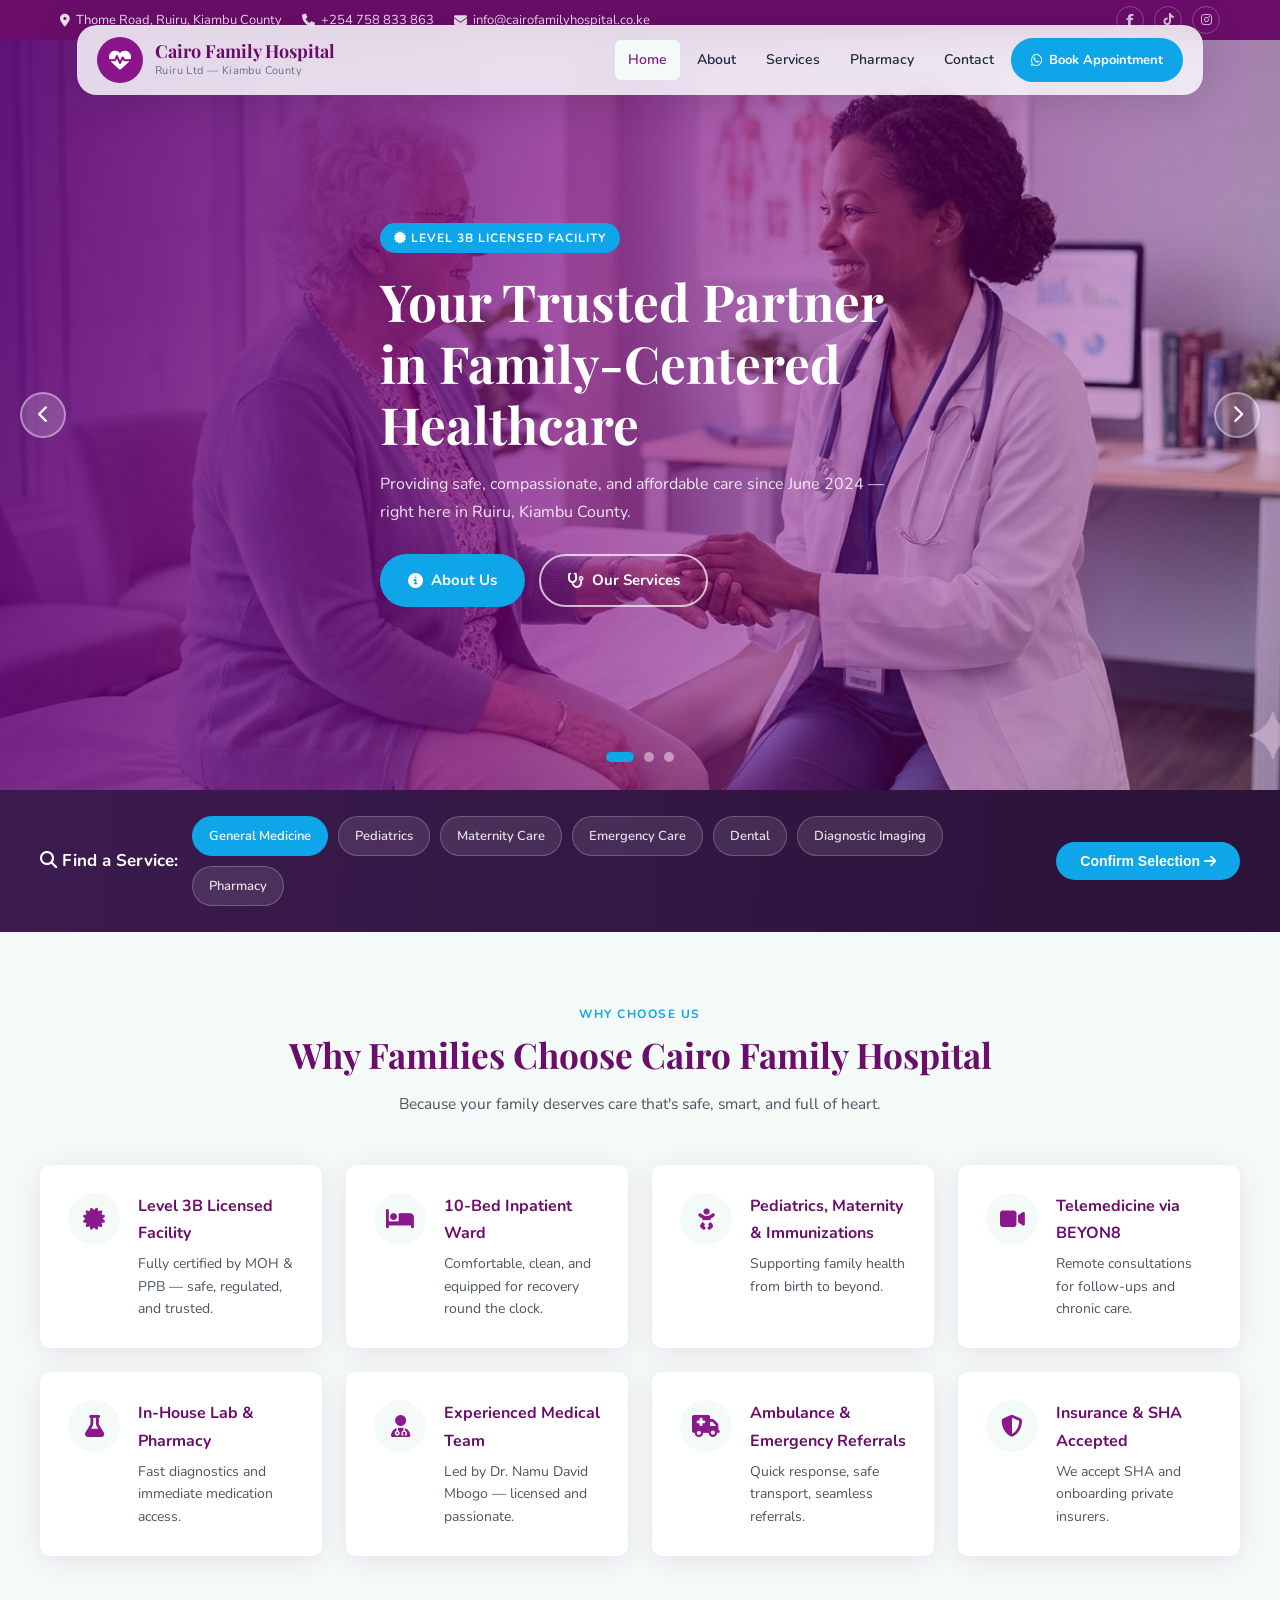
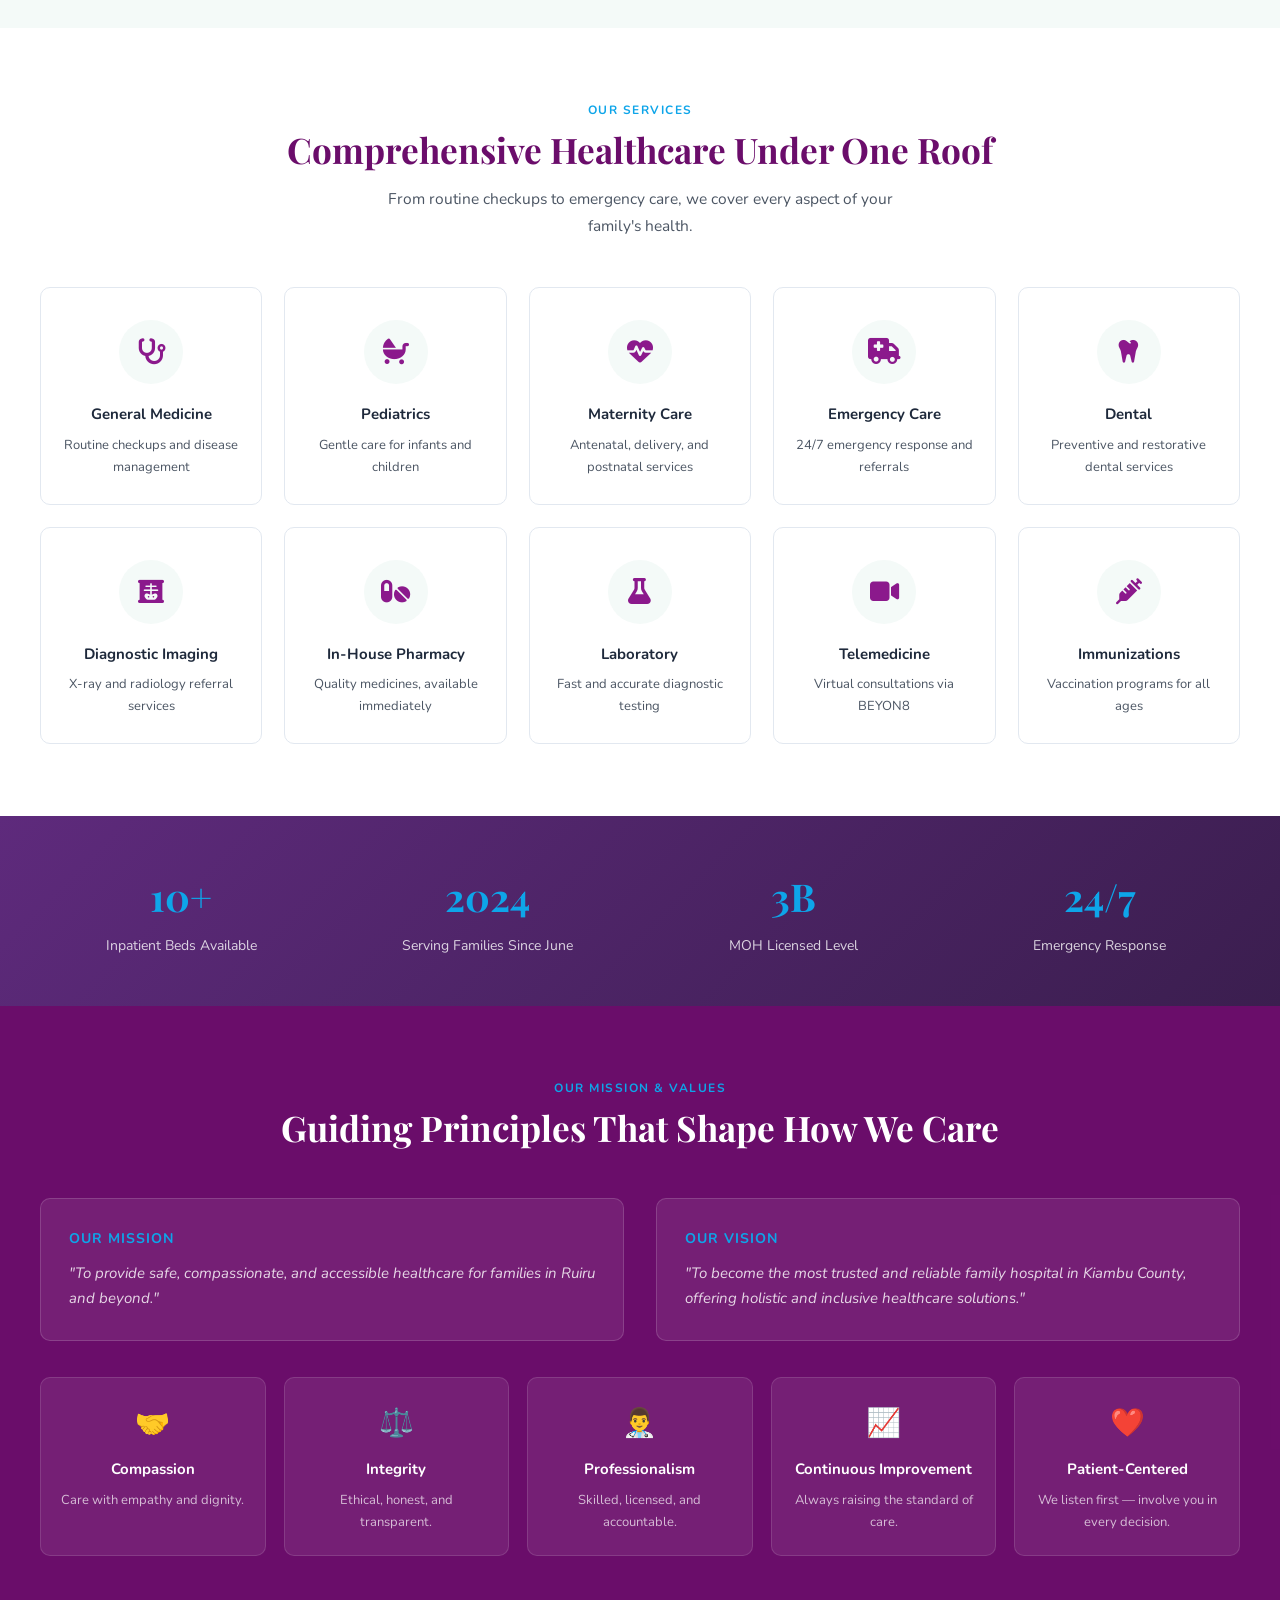
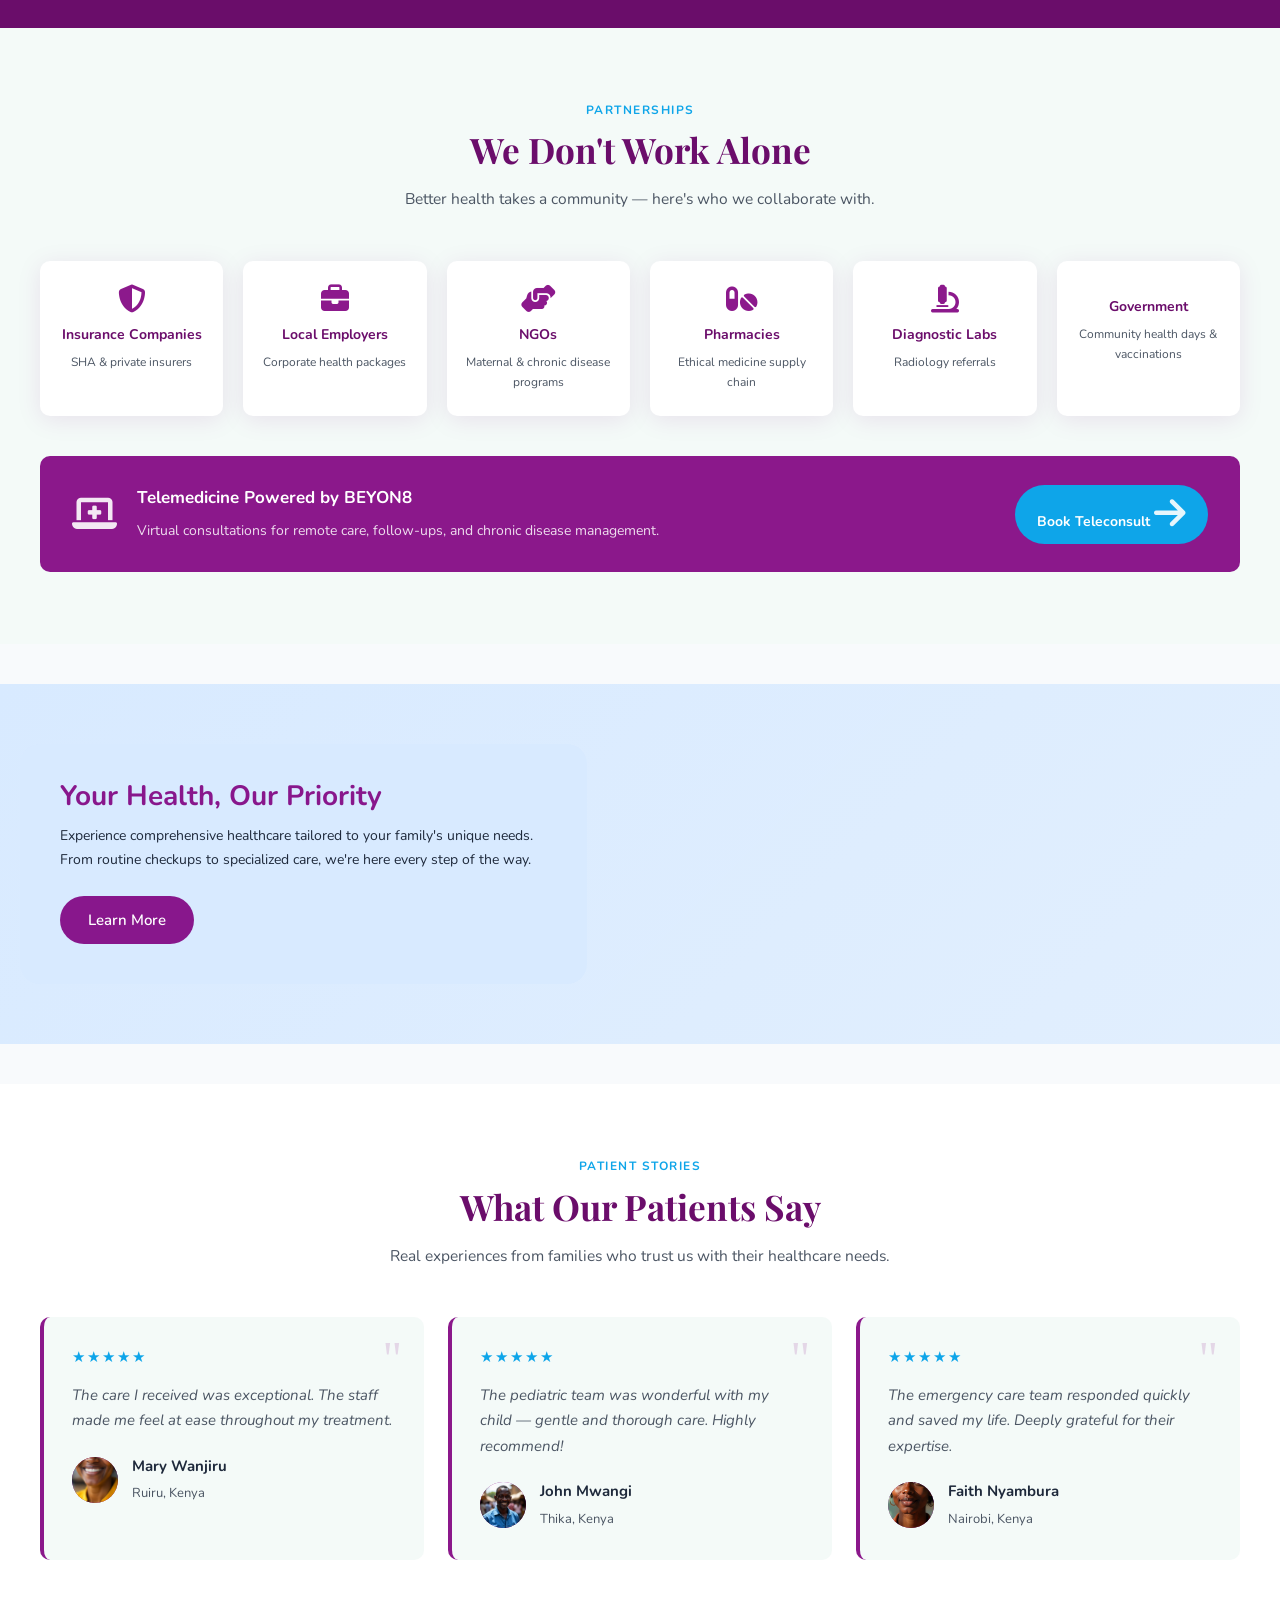
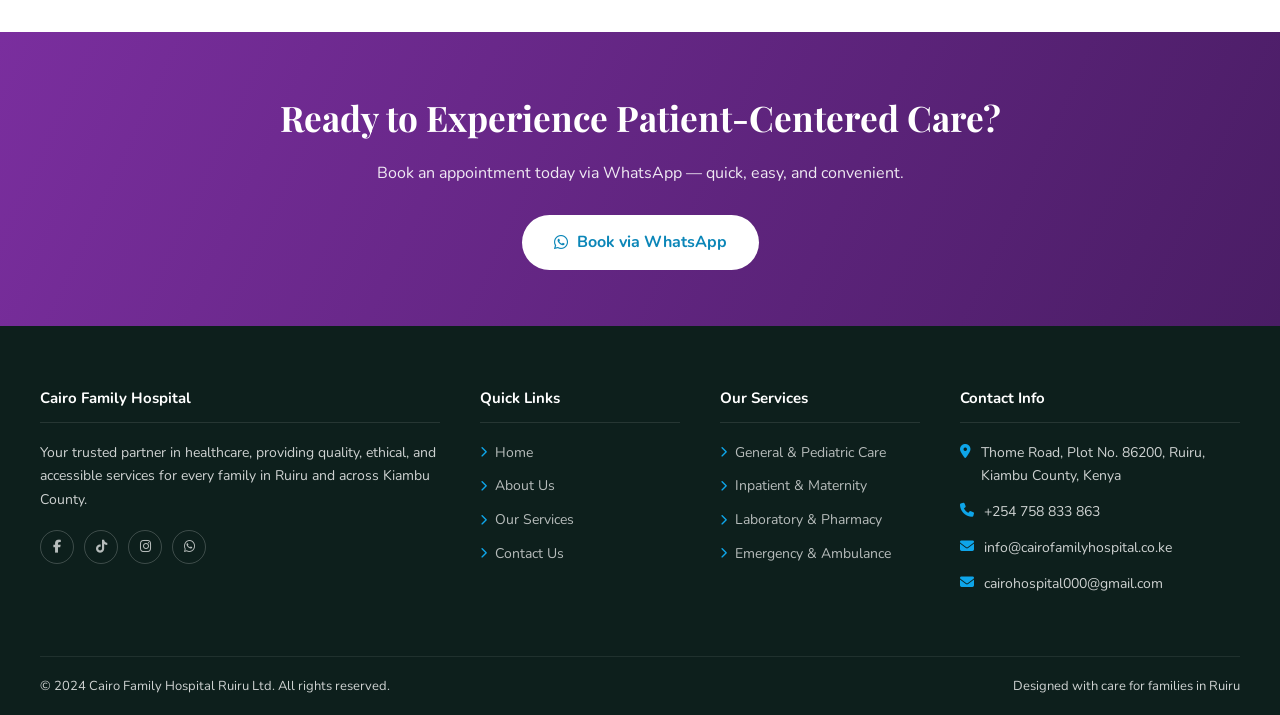
==== index.html @ b047e155 "Frontend style" ====
<!DOCTYPE html>
<html lang="en">

<head>
  <meta charset="UTF-8">
  <meta name="viewport" content="width=device-width, initial-scale=1.0">
  <meta name="description"
    content="Cairo Family Hospital Ruiru Ltd — providing safe, compassionate, and affordable healthcare for families since June 2024.">
  <meta name="keywords"
    content="Cairo Family Hospital, healthcare, medical services, family care, Ruiru, Kenya, Level 3B hospital, Kiambu County">
  <title>Cairo Family Hospital - Home</title>
  <!-- Preconnect for performance -->
  <link rel="preconnect" href="https://fonts.googleapis.com">
  <link rel="preconnect" href="https://fonts.gstatic.com" crossorigin>
  <link
    href="https://fonts.googleapis.com/css2?family=Nunito:wght@400;600;700;800&family=Playfair+Display:wght@600;700&display=swap"
    rel="stylesheet">
  <link rel="stylesheet" href="https://cdnjs.cloudflare.com/ajax/libs/font-awesome/6.5.0/css/all.min.css">
  <link rel="stylesheet" href="style.css">
</head>

<body>

  <!-- TOP BAR -->
  <div class="topbar">
    <div class="wrap">
      <div class="topbar-left">
        <a href="#"><i class="fas fa-map-marker-alt"></i> Thome Road, Ruiru, Kiambu County</a>
        <a href="tel:+254758833863"><i class="fas fa-phone"></i> +254 758 833 863</a>
        <a href="mailto:info@cairofamilyhospital.co.ke"><i class="fas fa-envelope"></i>
          info@cairofamilyhospital.co.ke</a>
      </div>
      <div class="topbar-right">
        <a href="https://www.facebook.com/profile.php?id=100094585454733" target="_blank" aria-label="Facebook"><i
            class="fab fa-facebook-f"></i></a>
        <a href="https://www.tiktok.com/@cairo.family.hosp" target="_blank" aria-label="TikTok"><i
            class="fab fa-tiktok"></i></a>
        <a href="https://www.instagram.com/cairo_family_hospital" target="_blank" aria-label="Instagram"><i
            class="fab fa-instagram"></i></a>
      </div>
    </div>
  </div>

  <!-- NAVBAR -->
  <nav>
    <div class="nav-inner">
      <a href="index.html" class="logo">
        <div class="logo-icon"><i class="fas fa-heartbeat"></i></div>
        <div class="logo-text">
          <strong>Cairo Family Hospital</strong>
          <span>Ruiru Ltd — Kiambu County</span>
        </div>
      </a>
      <button class="hamburger" onclick="toggleNav()" aria-label="Menu" aria-expanded="false">
        <span></span>
        <span></span>
        <span></span>
      </button>
      <div class="nav-links" id="navLinks">
        <a href="index.html" class="active">Home</a>
        <a href="about.html">About</a>
        <a href="services.html">Services</a>
        <a href="pharmacy.html">Pharmacy</a>
        <a href="contact.html">Contact</a>
        <a href="https://wa.me/254758833863?text=Hello%20Cairo%20Family%20Hospital,%20I%20would%20like%20to%20book%20an%20appointment."
          target="_blank" class="btn-appt"><i class="fab fa-whatsapp"></i> Book Appointment</a>
      </div>
    </div>
  </nav>

  <!-- HERO SLIDER with SINGLE LOCAL BACKGROUND IMAGE -->
  <section class="hero" id="home" aria-label="Hero Banner">
    <div class="hero-background" style="background-image: url('assets/background.png');"></div>
    <div class="slides" id="heroSlides">
      <div class="slide">
        <div class="slide-content">
          <div class="slide-tag"><i class="fas fa-certificate"></i> Level 3B Licensed Facility</div>
          <h1>Your Trusted Partner in Family-Centered Healthcare</h1>
          <p>Providing safe, compassionate, and affordable care since June 2024 — right here in Ruiru, Kiambu County.
          </p>
          <div class="slide-btns">
            <a href="about.html" class="btn-primary"><i class="fas fa-info-circle"></i> About Us</a>
            <a href="services.html" class="btn-outline"><i class="fas fa-stethoscope"></i> Our Services</a>
          </div>
        </div>
      </div>
      <div class="slide">
        <div class="slide-content">
          <div class="slide-tag"><i class="fas fa-child"></i> Pediatrics & Maternity</div>
          <h1>Expert Care for Every Family Member</h1>
          <p>From pediatrics to chronic disease management, we are here for you — with ambulance referrals,
            telemedicine, and an in-house pharmacy.</p>
          <div class="slide-btns">
            <a href="services.html" class="btn-primary"><i class="fas fa-list-ul"></i> View Services</a>
            <a href="contact.html" class="btn-outline"><i class="fas fa-phone-alt"></i> Contact Us</a>
          </div>
        </div>
      </div>
      <div class="slide">
        <div class="slide-content">
          <div class="slide-tag"><i class="fas fa-ambulance"></i> Emergency & Ambulance</div>
          <h1>Quick Response When You Need It Most</h1>
          <p>Our emergency care team and ambulance service are ready 24/7 — providing fast, safe, and seamless emergency
            referrals.</p>
          <div class="slide-btns">
            <a href="tel:+254758833863" class="btn-primary"><i class="fas fa-phone"></i> Call Now</a>
            <a href="https://wa.me/254758833863" target="_blank" class="btn-outline"><i class="fab fa-whatsapp"></i>
              WhatsApp Us</a>
          </div>
        </div>
      </div>
    </div>
    <button class="hero-arrow prev" onclick="changeSlide(-1)" aria-label="Previous"><i
        class="fas fa-chevron-left"></i></button>
    <button class="hero-arrow next" onclick="changeSlide(1)" aria-label="Next"><i
        class="fas fa-chevron-right"></i></button>
    <div class="hero-nav" id="heroDots">
      <button class="hero-dot active" onclick="goSlide(0)"></button>
      <button class="hero-dot" onclick="goSlide(1)"></button>
      <button class="hero-dot" onclick="goSlide(2)"></button>
    </div>
  </section>

  <!-- QUICK SERVICE FINDER -->
  <div class="finder">
    <div class="finder-inner">
      <h3><i class="fas fa-search"></i> Find a Service:</h3>
      <div class="finder-chips">
        <div class="chip sel" onclick="selectChip(this)">General Medicine</div>
        <div class="chip" onclick="selectChip(this)">Pediatrics</div>
        <div class="chip" onclick="selectChip(this)">Maternity Care</div>
        <div class="chip" onclick="selectChip(this)">Emergency Care</div>
        <div class="chip" onclick="selectChip(this)">Dental</div>
        <div class="chip" onclick="selectChip(this)">Diagnostic Imaging</div>
        <div class="chip" onclick="selectChip(this)">Pharmacy</div>
      </div>
      <button class="finder-btn" onclick="confirmService()">Confirm Selection <i
          class="fas fa-arrow-right"></i></button>
    </div>
  </div>

  <!-- WHY CHOOSE US -->
  <section class="why" id="about">
    <div class="wrap">
      <div class="section-header center">
        <div class="section-tag">Why Choose Us</div>
        <h2 class="section-title">Why Families Choose Cairo Family Hospital</h2>
        <p class="section-sub">Because your family deserves care that's safe, smart, and full of heart.</p>
      </div>
      <div class="why-grid">
        <div class="why-card">
          <div class="why-icon"><i class="fas fa-certificate"></i></div>
          <div>
            <h4>Level 3B Licensed Facility</h4>
            <p>Fully certified by MOH &amp; PPB — safe, regulated, and trusted.</p>
          </div>
        </div>
        <div class="why-card">
          <div class="why-icon"><i class="fas fa-bed"></i></div>
          <div>
            <h4>10-Bed Inpatient Ward</h4>
            <p>Comfortable, clean, and equipped for recovery round the clock.</p>
          </div>
        </div>
        <div class="why-card">
          <div class="why-icon"><i class="fas fa-baby"></i></div>
          <div>
            <h4>Pediatrics, Maternity &amp; Immunizations</h4>
            <p>Supporting family health from birth to beyond.</p>
          </div>
        </div>
        <div class="why-card">
          <div class="why-icon"><i class="fas fa-video"></i></div>
          <div>
            <h4>Telemedicine via BEYON8</h4>
            <p>Remote consultations for follow-ups and chronic care.</p>
          </div>
        </div>
        <div class="why-card">
          <div class="why-icon"><i class="fas fa-flask"></i></div>
          <div>
            <h4>In-House Lab &amp; Pharmacy</h4>
            <p>Fast diagnostics and immediate medication access.</p>
          </div>
        </div>
        <div class="why-card">
          <div class="why-icon"><i class="fas fa-user-md"></i></div>
          <div>
            <h4>Experienced Medical Team</h4>
            <p>Led by Dr. Namu David Mbogo — licensed and passionate.</p>
          </div>
        </div>
        <div class="why-card">
          <div class="why-icon"><i class="fas fa-ambulance"></i></div>
          <div>
            <h4>Ambulance &amp; Emergency Referrals</h4>
            <p>Quick response, safe transport, seamless referrals.</p>
          </div>
        </div>
        <div class="why-card">
          <div class="why-icon"><i class="fas fa-shield-alt"></i></div>
          <div>
            <h4>Insurance &amp; SHA Accepted</h4>
            <p>We accept SHA and onboarding private insurers.</p>
          </div>
        </div>
      </div>
    </div>
  </section>

  <!-- SERVICES SECTION -->
  <section class="services" id="services" style="background:#fff;">
    <div class="wrap">
      <div class="section-header center">
        <div class="section-tag">Our Services</div>
        <h2 class="section-title">Comprehensive Healthcare Under One Roof</h2>
        <p class="section-sub">From routine checkups to emergency care, we cover every aspect of your family's health.
        </p>
      </div>
      <div class="services-grid">
        <div class="svc-card">
          <div class="svc-icon"><i class="fas fa-stethoscope"></i></div>
          <h4>General Medicine</h4>
          <p>Routine checkups and disease management</p>
        </div>
        <div class="svc-card">
          <div class="svc-icon"><i class="fas fa-baby-carriage"></i></div>
          <h4>Pediatrics</h4>
          <p>Gentle care for infants and children</p>
        </div>
        <div class="svc-card">
          <div class="svc-icon"><i class="fas fa-heartbeat"></i></div>
          <h4>Maternity Care</h4>
          <p>Antenatal, delivery, and postnatal services</p>
        </div>
        <div class="svc-card">
          <div class="svc-icon"><i class="fas fa-ambulance"></i></div>
          <h4>Emergency Care</h4>
          <p>24/7 emergency response and referrals</p>
        </div>
        <div class="svc-card">
          <div class="svc-icon"><i class="fas fa-tooth"></i></div>
          <h4>Dental</h4>
          <p>Preventive and restorative dental services</p>
        </div>
        <div class="svc-card">
          <div class="svc-icon"><i class="fas fa-x-ray"></i></div>
          <h4>Diagnostic Imaging</h4>
          <p>X-ray and radiology referral services</p>
        </div>
        <div class="svc-card">
          <div class="svc-icon"><i class="fas fa-pills"></i></div>
          <h4>In-House Pharmacy</h4>
          <p>Quality medicines, available immediately</p>
        </div>
        <div class="svc-card">
          <div class="svc-icon"><i class="fas fa-flask"></i></div>
          <h4>Laboratory</h4>
          <p>Fast and accurate diagnostic testing</p>
        </div>
        <div class="svc-card">
          <div class="svc-icon"><i class="fas fa-video"></i></div>
          <h4>Telemedicine</h4>
          <p>Virtual consultations via BEYON8</p>
        </div>
        <div class="svc-card">
          <div class="svc-icon"><i class="fas fa-syringe"></i></div>
          <h4>Immunizations</h4>
          <p>Vaccination programs for all ages</p>
        </div>
      </div>
    </div>
  </section>

  <!-- STATS -->
  <div class="stats">
    <div class="stats-grid">
      <div class="stat-item">
        <h3>10+</h3>
        <p>Inpatient Beds Available</p>
      </div>
      <div class="stat-item">
        <h3>2024</h3>
        <p>Serving Families Since June</p>
      </div>
      <div class="stat-item">
        <h3>3B</h3>
        <p>MOH Licensed Level</p>
      </div>
      <div class="stat-item">
        <h3>24/7</h3>
        <p>Emergency Response</p>
      </div>
    </div>
  </div>

  <!-- MISSION & VALUES -->
  <section class="mission">
    <div class="wrap">
      <div class="section-header center">
        <div class="section-tag" style="color:var(--accent);">Our Mission & Values</div>
        <h2 class="section-title">Guiding Principles That Shape How We Care</h2>
      </div>
      <div class="mission-grid">
        <div class="mission-box">
          <h4>Our Mission</h4>
          <p>"To provide safe, compassionate, and accessible healthcare for families in Ruiru and beyond."</p>
        </div>
        <div class="mission-box">
          <h4>Our Vision</h4>
          <p>"To become the most trusted and reliable family hospital in Kiambu County, offering holistic and inclusive
            healthcare solutions."</p>
        </div>
      </div>
      <div class="values-grid">
        <div class="val-card">
          <div class="val-emoji">🤝</div>
          <h5>Compassion</h5>
          <p>Care with empathy and dignity.</p>
        </div>
        <div class="val-card">
          <div class="val-emoji">⚖️</div>
          <h5>Integrity</h5>
          <p>Ethical, honest, and transparent.</p>
        </div>
        <div class="val-card">
          <div class="val-emoji">👨‍⚕️</div>
          <h5>Professionalism</h5>
          <p>Skilled, licensed, and accountable.</p>
        </div>
        <div class="val-card">
          <div class="val-emoji">📈</div>
          <h5>Continuous Improvement</h5>
          <p>Always raising the standard of care.</p>
        </div>
        <div class="val-card">
          <div class="val-emoji">❤️</div>
          <h5>Patient-Centered</h5>
          <p>We listen first — involve you in every decision.</p>
        </div>
      </div>
    </div>
  </section>

  <!-- PARTNERSHIPS -->
  <section class="partners">
    <div class="wrap">
      <div class="section-header center">
        <div class="section-tag">Partnerships</div>
        <h2 class="section-title">We Don't Work Alone</h2>
        <p class="section-sub">Better health takes a community — here's who we collaborate with.</p>
      </div>
      <div class="partners-grid">
        <div class="partner-card"><i class="fas fa-shield-alt"></i>
          <h5>Insurance Companies</h5>
          <p>SHA &amp; private insurers</p>
        </div>
        <div class="partner-card"><i class="fas fa-briefcase"></i>
          <h5>Local Employers</h5>
          <p>Corporate health packages</p>
        </div>
        <div class="partner-card"><i class="fas fa-hands-helping"></i>
          <h5>NGOs</h5>
          <p>Maternal &amp; chronic disease programs</p>
        </div>
        <div class="partner-card"><i class="fas fa-pills"></i>
          <h5>Pharmacies</h5>
          <p>Ethical medicine supply chain</p>
        </div>
        <div class="partner-card"><i class="fas fa-microscope"></i>
          <h5>Diagnostic Labs</h5>
          <p>Radiology referrals</p>
        </div>
        <div class="partner-card"><i class="fas fa-flag-kenya"></i>
          <h5>Government</h5>
          <p>Community health days &amp; vaccinations</p>
        </div>
      </div>
      <div class="tele-banner"><i class="fas fa-laptop-medical"></i>
        <div>
          <strong>Telemedicine Powered by BEYON8</strong>
          <span>Virtual consultations for remote care, follow-ups, and chronic disease management.</span>
        </div>
        <a href="https://wa.me/254758833863?text=I'd%20like%20a%20telemedicine%20consultation" target="_blank">Book
          Teleconsult <i class="fas fa-arrow-right"></i></a>
      </div>
    </div>
  </section>

  <!-- FEATURED CONTENT -->
  <section class="featured-content">
    <div class="featured-box">
      <h2>Your Health, Our Priority</h2>
      <p>Experience comprehensive healthcare tailored to your family's unique needs. From routine checkups to
        specialized care, we're here every step of the way.</p>
      <a href="contact.html" class="btn-primary">Learn More</a>
    </div>
  </section>

  <!-- TESTIMONIALS -->
  <section class="testimonials">
    <div class="wrap">
      <div class="section-header center">
        <div class="section-tag">Patient Stories</div>
        <h2 class="section-title">What Our Patients Say</h2>
        <p class="section-sub">Real experiences from families who trust us with their healthcare needs.</p>
      </div>
      <div class="testi-grid">
        <div class="testi-card">
          <div class="quote-icon">"</div>
          <div class="stars">★★★★★</div>
          <p>The care I received was exceptional. The staff made me feel at ease throughout my treatment.</p>
          <div class="testi-author">
            <div class="testi-avatar"><img src="assets/testimonial%20user.png" alt="Mary" loading="lazy">MW
            </div>
            <div>
              <strong>Mary Wanjiru</strong>
              <span>Ruiru, Kenya</span>
            </div>
          </div>
        </div>
        <div class="testi-card">
          <div class="quote-icon">"</div>
          <div class="stars">★★★★★</div>
          <p>The pediatric team was wonderful with my child — gentle and thorough care. Highly recommend!</p>
          <div class="testi-author">
            <div class="testi-avatar"><img src="assets/index%20testimonial.png" alt="John" loading="lazy">JM
            </div>
            <div>
              <strong>John Mwangi</strong>
              <span>Thika, Kenya</span>
            </div>
          </div>
        </div>
        <div class="testi-card">
          <div class="quote-icon">"</div>
          <div class="stars">★★★★★</div>
          <p>The emergency care team responded quickly and saved my life. Deeply grateful for their expertise.
          </p>
          <div class="testi-author">
            <div class="testi-avatar"><img src="assets/testimonial%201.png" alt="Faith" loading="lazy">FN
            </div>
            <div>
              <strong>Faith Nyambura</strong>
              <span>Nairobi, Kenya</span>
            </div>
          </div>
        </div>
      </div>
    </div>
  </section>

  <!-- CTA (Contact Section) -->
  <div class="cta" id="contact">
    <div class="wrap" style="text-align:center;">
      <h2>Ready to Experience Patient-Centered Care?</h2>
      <p>Book an appointment today via WhatsApp — quick, easy, and convenient.</p>
      <a href="https://wa.me/254758833863?text=Hello%20Cairo%20Family%20Hospital,%20I%20would%20like%20to%20book%20an%20appointment."
        target="_blank"><i class="fab fa-whatsapp"></i> Book via WhatsApp</a>
    </div>
  </div>

  <!-- FOOTER -->
  <footer>
    <div class="footer-grid">
      <div class="footer-about">
        <h4>Cairo Family Hospital</h4>
        <p>Your trusted partner in healthcare, providing quality, ethical, and accessible services for every family in
          Ruiru and across Kiambu County.</p>
        <div class="footer-socials">
          <a href="https://www.facebook.com/profile.php?id=100094585454733" target="_blank" aria-label="Facebook"><i
              class="fab fa-facebook-f"></i></a>
          <a href="https://www.tiktok.com/@cairo.family.hosp" target="_blank" aria-label="TikTok"><i
              class="fab fa-tiktok"></i></a>
          <a href="https://www.instagram.com/cairo_family_hospital" target="_blank" aria-label="Instagram"><i
              class="fab fa-instagram"></i></a>
          <a href="https://wa.me/254758833863" target="_blank" aria-label="WhatsApp"><i class="fab fa-whatsapp"></i></a>
        </div>
      </div>
      <div class="footer-links">
        <h4>Quick Links</h4>
        <ul>
          <li><a href="index.html"><i class="fas fa-chevron-right"></i> Home</a></li>
          <li><a href="about.html"><i class="fas fa-chevron-right"></i> About Us</a></li>
          <li><a href="services.html"><i class="fas fa-chevron-right"></i> Our Services</a></li>
          <li><a href="contact.html"><i class="fas fa-chevron-right"></i> Contact Us</a></li>
        </ul>
      </div>
      <div class="footer-links">
        <h4>Our Services</h4>
        <ul>
          <li><a href="services.html"><i class="fas fa-chevron-right"></i> General &amp; Pediatric Care</a>
          </li>
          <li><a href="services.html"><i class="fas fa-chevron-right"></i> Inpatient &amp; Maternity</a></li>
          <li><a href="services.html"><i class="fas fa-chevron-right"></i> Laboratory &amp; Pharmacy</a></li>
          <li><a href="services.html"><i class="fas fa-chevron-right"></i> Emergency &amp; Ambulance</a></li>
        </ul>
      </div>
      <div class="footer-contact">
        <h4>Contact Info</h4>
        <p><i class="fas fa-map-marker-alt"></i> Thome Road, Plot No. 86200, Ruiru, Kiambu County, Kenya</p>
        <p><i class="fas fa-phone"></i> <a href="tel:+254758833863" style="color:inherit;">+254 758 833 863</a>
        </p>
        <p><i class="fas fa-envelope"></i> <a href="mailto:info@cairofamilyhospital.co.ke"
            style="color:inherit;">info@cairofamilyhospital.co.ke</a></p>
        <p><i class="fas fa-envelope"></i> <a href="mailto:cairohospital000@gmail.com"
            style="color:inherit;">cairohospital000@gmail.com</a></p>
      </div>
    </div>
    <div class="footer-bottom">
      <span>© 2024 Cairo Family Hospital Ruiru Ltd. All rights reserved.</span>
      <span>Designed with care for families in Ruiru</span>
    </div>
  </footer>

  <button class="back-top" id="backTop" onclick="window.scrollTo({top:0,behavior:'smooth'})" aria-label="Back to top">
    <i class="fas fa-chevron-up"></i>
  </button>

  <script src="script.js"></script>
</body>

</html>
---- style.css ----
*,
*::before,
*::after {
    box-sizing: border-box;
    margin: 0;
    padding: 0;
}

:root {
    --primary: rgba(128, 0, 128, 0.9);
    --primary-dark: rgba(99, 0, 99, 0.95);
    --primary-light: rgba(153, 0, 153, 0.9);
    --secondary: #1E293B;
    --action: #0EA5E9;
    --action-dark: #0B86B8;
    --bg: #F8FAFC;
    --white: #ffffff;
    --light: #F4FAF8;
    --gray: #6B7280;
    --gray-light: #F3F4F6;
    --text: var(--secondary);
    --text-muted: #4B5563;
    --border: #E2E8F0;
    --radius: 10px;
    --shadow: 0 4px 24px rgba(128, 0, 128, 0.10);
    --accent: var(--action);
    --accent-dark: var(--action-dark);
    --nav-bg: var(--bg);
    --gradient-purple: linear-gradient(125deg, #6b21b5 0%, #3b0764 60%, #1e1a4a 100%);
    --gradient-hero-overlay: linear-gradient(105deg, rgba(85, 0, 110, 0.92) 0%, rgba(128, 0, 128, 0.65) 45%, rgba(128, 0, 128, 0.2) 100%);
    --gradient-stats: linear-gradient(135deg, #5e2a7c 0%, #3b1e4f 100%);
    --gradient-cta: linear-gradient(115deg, #7a2e9e 0%, #4a1d65 100%);
    --gradient-finder: linear-gradient(95deg, #3c1b4f 0%, #2a1238 100%);
}

html {
    scroll-behavior: smooth;
}

body {
    font-family: 'Nunito', sans-serif;
    color: var(--text);
    background: var(--bg);
    line-height: 1.7;
    overflow-x: hidden;
}

a {
    text-decoration: none;
    color: inherit;
}

img {
    max-width: 100%;
    display: block;
}

/* Focus styles for accessibility */
a:focus-visible,
button:focus-visible,
.chip:focus-visible {
    outline: 3px solid var(--accent);
    outline-offset: 2px;
    border-radius: 4px;
}

/* ── TOP BAR ── */
.topbar {
    background: var(--primary-dark);
    color: rgba(255, 255, 255, 0.88);
    font-size: 13px;
    padding: 6px 0;
}

.topbar .wrap {
    max-width: 1200px;
    margin: 0 auto;
    padding: 0 20px;
    display: flex;
    justify-content: space-between;
    align-items: center;
    gap: 12px;
    flex-wrap: wrap;
}

.topbar-left {
    display: flex;
    gap: 20px;
    flex-wrap: wrap;
}

.topbar-left a {
    display: flex;
    align-items: center;
    gap: 6px;
    color: rgba(255, 255, 255, 0.88);
    transition: color .2s;
}

.topbar-left a:hover {
    color: var(--accent);
}

.topbar-right {
    display: flex;
    gap: 10px;
}

.topbar-right a {
    color: rgba(255, 255, 255, 0.75);
    width: 28px;
    height: 28px;
    border: 1px solid rgba(255, 255, 255, 0.25);
    border-radius: 50%;
    display: flex;
    align-items: center;
    justify-content: center;
    font-size: 12px;
    transition: all .2s;
}

.topbar-right a:hover {
    background: var(--accent);
    border-color: var(--accent);
    color: #fff;
}

/* ── NAVBAR ── */
nav {
    box-sizing: border-box;
    display: block;
    position: fixed;
    top: 0;
    left: 0;
    right: 0;
    z-index: 9999;
    margin: 25px auto 0;
    max-width: 88%;
    width: auto;
    overflow-x: visible;
    overflow-y: visible;
    padding: 12px 0;
    background-color: rgba(248, 250, 252, 0.85);
    box-shadow: rgba(0, 0, 0, 0.15) 0px 3px 45px 0px;
    backdrop-filter: blur(12px);
    border-radius: 20px;
    font-family: 'Nunito', sans-serif;
    font-size: 14px;
    line-height: 24px;
    color: var(--secondary);
    transition: transform 0.3s, background-color 0.3s, opacity 0.3s, box-shadow 0.3s, border-color 0.3s, margin 0.3s, backdrop-filter 0.3s;
    -webkit-font-smoothing: antialiased;
}

.nav-inner {
    max-width: 1200px;
    margin: 0 auto;
    padding: 0 20px;
    display: flex;
    align-items: center;
    justify-content: space-between;
    gap: 20px;
    height: auto;
}

.logo {
    display: flex;
    align-items: center;
    gap: 12px;
    flex-shrink: 0;
}

.logo-icon {
    width: 46px;
    height: 46px;
    background: var(--primary);
    border-radius: 50%;
    display: flex;
    align-items: center;
    justify-content: center;
    color: #fff;
    font-size: 22px;
}

.logo-text {
    line-height: 1.2;
}

.logo-text strong {
    display: block;
    font-family: 'Playfair Display', serif;
    font-size: 18px;
    color: var(--primary-dark);
}

.logo-text span {
    font-size: 11px;
    color: var(--gray);
    letter-spacing: .4px;
}

.nav-links {
    display: flex;
    align-items: center;
    gap: 4px;
    flex-wrap: wrap;
}

.nav-links a {
    padding: 8px 13px;
    font-size: 14px;
    font-weight: 600;
    color: var(--text);
    border-radius: 6px;
    transition: all .2s;
}

.nav-links a:hover,
.nav-links a.active {
    background: var(--light);
    color: var(--primary);
}

.btn-appt {
    background: var(--accent);
    color: #fff !important;
    padding: 10px 20px !important;
    border-radius: 30px !important;
    font-weight: 700 !important;
    font-size: 13px !important;
    white-space: nowrap;
    transition: background .2s, transform .15s !important;
    display: flex;
    align-items: center;
    gap: 7px;
}

.btn-appt:hover {
    background: var(--accent-dark) !important;
    transform: translateY(-1px);
}

.hamburger {
    display: none;
    background: transparent;
    border: none;
    padding: 0;
    width: 32px;
    height: 32px;
    cursor: pointer;
    flex-direction: column;
    justify-content: center;
    gap: 6px;
}

.hamburger span {
    display: block;
    width: 100%;
    height: 2px;
    background: var(--primary);
    border-radius: 1px;
    transition: transform .25s ease, opacity .25s ease;
}

/* ── HERO SLIDER (Homepage) ── */
.hero {
    position: relative;
    overflow: hidden;
    height: 90vh;
    min-height: 560px;
    max-height: 750px;
}

.hero-background {
    position: absolute;
    inset: 0;
    background-size: cover;
    background-position: center;
    background-repeat: no-repeat;
    z-index: 0;
}

.hero-background::after {
    content: '';
    position: absolute;
    inset: 0;
    background: var(--gradient-hero-overlay);
}

.slides {
    display: flex;
    height: 100%;
    transition: transform .7s cubic-bezier(.65, 0, .35, 1);
    position: relative;
    z-index: 2;
}

.slide {
    min-width: 100%;
    height: 100%;
    position: relative;
    display: flex;
    align-items: center;
}

.slide-content {
    position: relative;
    z-index: 2;
    max-width: 1200px;
    margin: 0 auto;
    padding: 0 40px;
    max-width: 600px;
}

.slide-tag {
    display: inline-block;
    background: var(--accent);
    color: #fff;
    font-size: 12px;
    font-weight: 700;
    letter-spacing: 1px;
    text-transform: uppercase;
    padding: 5px 14px;
    border-radius: 30px;
    margin-bottom: 18px;
}

.slide-content h1 {
    font-family: 'Playfair Display', serif;
    font-size: clamp(2rem, 4vw, 3.2rem);
    color: #fff;
    line-height: 1.2;
    margin-bottom: 16px;
}

.slide-content p {
    color: rgba(255, 255, 255, 0.88);
    font-size: 16px;
    margin-bottom: 28px;
}

.slide-btns {
    display: flex;
    gap: 14px;
    flex-wrap: wrap;
}

.btn-primary {
    background: var(--accent);
    color: #fff;
    padding: 13px 28px;
    border-radius: 30px;
    font-weight: 700;
    font-size: 15px;
    display: inline-flex;
    align-items: center;
    gap: 8px;
    transition: all 0.25s cubic-bezier(0.2, 0.9, 0.4, 1.1);
}

.btn-primary:hover {
    background: var(--accent-dark);
    transform: translateY(-3px);
    box-shadow: 0 8px 20px rgba(128, 0, 128, 0.25);
}

.btn-outline {
    background: transparent;
    color: #fff;
    border: 2px solid rgba(255, 255, 255, 0.7);
    padding: 12px 26px;
    border-radius: 30px;
    font-weight: 700;
    font-size: 15px;
    display: inline-flex;
    align-items: center;
    gap: 8px;
    transition: all 0.25s cubic-bezier(0.2, 0.9, 0.4, 1.1);
}

.btn-outline:hover {
    background: rgba(255, 255, 255, 0.12);
    border-color: #fff;
    transform: translateY(-2px);
}

.btn-outline-white {
    background: transparent;
    color: #fff;
    border: 2px solid rgba(255, 255, 255, 0.7);
    padding: 12px 26px;
    border-radius: 30px;
    font-weight: 700;
    font-size: 15px;
    display: inline-flex;
    align-items: center;
    gap: 8px;
    transition: all .2s;
}

.btn-outline-white:hover {
    background: rgba(255, 255, 255, 0.12);
    border-color: #fff;
}

.hero-nav {
    position: absolute;
    bottom: 28px;
    left: 50%;
    transform: translateX(-50%);
    display: flex;
    gap: 10px;
    z-index: 10;
}

.hero-dot {
    width: 10px;
    height: 10px;
    border-radius: 50%;
    background: rgba(255, 255, 255, 0.45);
    border: none;
    cursor: pointer;
    transition: all .25s;
}

.hero-dot.active {
    background: var(--accent);
    width: 28px;
    border-radius: 8px;
}

.hero-arrow {
    position: absolute;
    top: 50%;
    transform: translateY(-50%);
    background: rgba(255, 255, 255, 0.18);
    border: 2px solid rgba(255, 255, 255, 0.4);
    color: #fff;
    width: 46px;
    height: 46px;
    border-radius: 50%;
    display: flex;
    align-items: center;
    justify-content: center;
    font-size: 18px;
    cursor: pointer;
    z-index: 10;
    transition: all .2s;
}

.hero-arrow:hover {
    background: var(--accent);
    border-color: var(--accent);
}

.hero-arrow.prev {
    left: 20px;
}

.hero-arrow.next {
    right: 20px;
}

/* ── QUICK FINDER ── */
.finder {
    background: var(--gradient-finder);
    padding: 26px 20px;
}

.finder-inner {
    max-width: 1200px;
    margin: 0 auto;
    display: flex;
    align-items: center;
    gap: 14px;
    flex-wrap: wrap;
}

.finder h3 {
    color: #fff;
    font-size: 17px;
    white-space: nowrap;
}

.finder-chips {
    display: flex;
    gap: 10px;
    flex-wrap: wrap;
    flex: 1;
}

.chip {
    background: rgba(255, 255, 255, 0.10);
    border: 1px solid rgba(255, 255, 255, 0.22);
    color: rgba(255, 255, 255, 0.85);
    padding: 8px 16px;
    border-radius: 30px;
    font-size: 13px;
    font-weight: 600;
    cursor: pointer;
    transition: all .2s;
    white-space: nowrap;
}

.chip:hover,
.chip.sel {
    background: var(--accent);
    border-color: var(--accent);
    color: #fff;
}

.finder-btn {
    background: var(--accent);
    color: #fff;
    border: none;
    padding: 11px 24px;
    border-radius: 30px;
    font-weight: 700;
    font-size: 14px;
    cursor: pointer;
    transition: all 0.25s cubic-bezier(0.2, 0.9, 0.4, 1.1);
    white-space: nowrap;
}

.finder-btn:hover {
    background: var(--accent-dark);
    transform: translateY(-2px);
}

/* ── SECTIONS COMMON ── */
section {
    padding: 72px 20px;
}

.wrap {
    max-width: 1200px;
    margin: 0 auto;
}

.section-tag {
    font-size: 12px;
    font-weight: 700;
    letter-spacing: 1.5px;
    text-transform: uppercase;
    color: var(--accent);
    margin-bottom: 8px;
}

.section-title {
    font-family: 'Playfair Display', serif;
    font-size: clamp(1.6rem, 3vw, 2.2rem);
    color: var(--primary-dark);
    line-height: 1.25;
    margin-bottom: 14px;
}

.section-sub {
    color: var(--text-muted);
    max-width: 560px;
    font-size: 15.5px;
}

.section-header {
    margin-bottom: 48px;
}

.section-header.center {
    text-align: center;
}

.section-header.center .section-sub {
    margin: 0 auto;
}

/* ── WHY CHOOSE / WHY CARDS (Shared) ── */
.why {
    background: var(--light);
}

.why-grid {
    display: grid;
    grid-template-columns: repeat(auto-fit, minmax(280px, 1fr));
    gap: 24px;
}

.why-card {
    background: #fff;
    border-radius: var(--radius);
    padding: 28px;
    display: flex;
    gap: 18px;
    align-items: flex-start;
    box-shadow: var(--shadow);
    transition: transform .25s, box-shadow .25s, background .25s;
}

.why-card:hover {
    transform: translateY(-4px);
    box-shadow: 0 12px 36px rgba(128, 0, 128, 0.15);
    background: linear-gradient(145deg, #ffffff, #faf5ff);
    border-left: 3px solid #9b4dff;
}

.why-icon {
    width: 52px;
    height: 52px;
    flex-shrink: 0;
    background: var(--light);
    border-radius: 50%;
    display: flex;
    align-items: center;
    justify-content: center;
    font-size: 22px;
    color: var(--primary);
}

.why-card h4 {
    font-size: 16px;
    font-weight: 700;
    color: var(--primary-dark);
    margin-bottom: 6px;
}

.why-card p {
    font-size: 14px;
    color: var(--text-muted);
    line-height: 1.6;
}

/* ── SERVICES GRID (Homepage) ── */
.services {
    background: #fff;
}

.services-grid {
    display: grid;
    grid-template-columns: repeat(auto-fit, minmax(190px, 1fr));
    gap: 22px;
}

.svc-card {
    background: #fff;
    border: 1.5px solid var(--border);
    border-radius: var(--radius);
    padding: 32px 20px 26px;
    text-align: center;
    transition: all .25s;
    cursor: default;
}

.svc-card:hover {
    border-color: var(--primary);
    background: var(--primary);
    color: #fff;
    transform: translateY(-5px);
    box-shadow: 0 12px 32px rgba(128, 0, 128, 0.22);
}

.svc-icon {
    width: 64px;
    height: 64px;
    background: var(--light);
    border-radius: 50%;
    display: flex;
    align-items: center;
    justify-content: center;
    font-size: 26px;
    color: var(--primary);
    margin: 0 auto 18px;
    transition: all .25s;
}

.svc-card:hover .svc-icon {
    background: rgba(255, 255, 255, 0.2);
    color: #fff;
}

.svc-card h4 {
    font-size: 15px;
    font-weight: 700;
    margin-bottom: 6px;
    transition: color .25s;
}

.svc-card p {
    font-size: 13px;
    color: var(--text-muted);
    transition: color .25s;
}

.svc-card:hover p {
    color: rgba(255, 255, 255, 0.82);
}

/* ── MISSION & VALUES ── */
.mission {
    background: var(--primary-dark);
    color: #fff;
}

.mission .section-title {
    color: #fff;
}

.mission .section-sub {
    color: rgba(255, 255, 255, 0.75);
}

.mission-grid {
    display: grid;
    grid-template-columns: 1fr 1fr;
    gap: 32px;
}

.mission-box {
    background: rgba(255, 255, 255, 0.08);
    border: 1px solid rgba(255, 255, 255, 0.15);
    border-radius: var(--radius);
    padding: 28px;
}

.mission-box h4 {
    color: var(--accent);
    font-size: 14px;
    letter-spacing: 1px;
    text-transform: uppercase;
    margin-bottom: 10px;
}

.mission-box p {
    color: rgba(255, 255, 255, 0.82);
    font-size: 15px;
    font-style: italic;
}

.values-grid {
    display: grid;
    grid-template-columns: repeat(auto-fit, minmax(180px, 1fr));
    gap: 18px;
    margin-top: 36px;
}

.val-card {
    background: rgba(255, 255, 255, 0.08);
    border: 1px solid rgba(255, 255, 255, 0.12);
    border-radius: var(--radius);
    padding: 22px 18px;
    text-align: center;
}

.val-emoji {
    font-size: 28px;
    margin-bottom: 10px;
}

.val-icon {
    width: 48px;
    height: 48px;
    background: rgba(255, 255, 255, 0.12);
    border-radius: 50%;
    display: flex;
    align-items: center;
    justify-content: center;
    font-size: 20px;
    color: var(--accent);
    margin: 0 auto 14px;
}

.val-card h5 {
    color: #fff;
    font-size: 15px;
    font-weight: 700;
    margin-bottom: 6px;
}

.val-card p {
    color: rgba(255, 255, 255, 0.70);
    font-size: 13px;
}

/* ── PARTNERS & TELE BANNER ── */
.partners {
    background: var(--light);
}

.partners-grid {
    display: grid;
    grid-template-columns: repeat(auto-fit, minmax(170px, 1fr));
    gap: 20px;
}

.partner-card {
    background: #fff;
    border-radius: var(--radius);
    padding: 24px 16px;
    text-align: center;
    box-shadow: var(--shadow);
    transition: transform .2s;
}

.partner-card:hover {
    transform: translateY(-4px);
}

.partner-card i {
    font-size: 28px;
    color: var(--primary);
    margin-bottom: 10px;
    display: block;
}

.partner-card h5 {
    font-size: 14px;
    font-weight: 700;
    color: var(--primary-dark);
    margin-bottom: 5px;
}

.partner-card p {
    font-size: 12px;
    color: var(--text-muted);
}

.tele-banner {
    margin-top: 40px;
    background: var(--primary);
    border-radius: var(--radius);
    padding: 28px 32px;
    display: flex;
    align-items: center;
    gap: 20px;
    flex-wrap: wrap;
    color: #fff;
}

.tele-banner i {
    font-size: 36px;
    opacity: .9;
}

.tele-banner div {
    flex: 1;
}

.tele-banner strong {
    font-size: 17px;
    display: block;
    margin-bottom: 4px;
}

.tele-banner span {
    font-size: 14px;
    opacity: .85;
}

.tele-banner a {
    background: var(--accent);
    color: #fff;
    padding: 10px 22px;
    border-radius: 30px;
    font-weight: 700;
    font-size: 14px;
    white-space: nowrap;
    transition: background .2s;
}

.tele-banner a:hover {
    background: var(--accent-dark);
}

/* ── FEATURED CONTENT (Homepage) ── */
.featured-content {
    position: relative;
    padding: 60px 20px;
    background: linear-gradient(135deg, rgb(216, 234, 255) 0%, rgba(216, 234, 255, 0.7) 100%);
    margin: 40px 0;
}

.featured-box {
    box-sizing: border-box;
    display: block;
    position: relative;
    max-width: 567px;
    width: 100%;
    height: auto;
    padding: 40px;
    background-color: rgb(216, 234, 255);
    border-radius: 20px;
    font-family: 'Nunito', sans-serif;
    font-size: 14px;
    line-height: 24px;
    color: rgb(40, 44, 104);
    font-weight: 400;
}

.featured-box h2 {
    font-size: 28px;
    font-weight: 700;
    margin-bottom: 16px;
    color: var(--primary);
}

.featured-box p {
    margin-bottom: 24px;
    color: var(--secondary);
}

.featured-box .btn-primary {
    display: inline-block;
    padding: 12px 28px;
    background: var(--primary);
    color: #fff;
    border-radius: 30px;
    font-weight: 600;
    transition: background .3s;
}

.featured-box .btn-primary:hover {
    background: var(--primary-dark);
}

/* ── TESTIMONIALS ── */
.testimonials {
    background: #fff;
}

.testi-grid {
    display: grid;
    grid-template-columns: repeat(auto-fit, minmax(290px, 1fr));
    gap: 24px;
}

.testi-card {
    background: var(--light);
    border-left: 4px solid var(--primary);
    border-radius: var(--radius);
    padding: 28px;
    position: relative;
}

.testi-card .quote-icon {
    font-size: 48px;
    line-height: 1;
    color: var(--primary);
    opacity: .15;
    position: absolute;
    top: 18px;
    right: 22px;
    font-family: Georgia, serif;
}

.stars {
    color: var(--accent);
    font-size: 15px;
    margin-bottom: 12px;
    letter-spacing: 2px;
}

.testi-card p {
    font-size: 15px;
    color: var(--text-muted);
    font-style: italic;
    margin-bottom: 20px;
}

.testi-author {
    display: flex;
    align-items: center;
    gap: 14px;
}

.testi-avatar {
    width: 46px;
    height: 46px;
    border-radius: 50%;
    background: var(--primary);
    color: #fff;
    display: flex;
    align-items: center;
    justify-content: center;
    font-weight: 700;
    font-size: 16px;
    flex-shrink: 0;
    overflow: hidden;
    position: relative;
}

.testi-avatar img {
    position: absolute;
    top: 0;
    left: 0;
    width: 100%;
    height: 100%;
    object-fit: cover;
    object-position: center;
    display: block;
    z-index: 1;
}

.testi-avatar:has(img) {
    font-size: 0;
}

.testi-author strong {
    font-size: 15px;
    display: block;
}

.testi-author span {
    font-size: 13px;
    color: var(--text-muted);
}

/* ── STATS BAND ── */
.stats {
    background: var(--gradient-stats);
    padding: 48px 20px;
    color: #fff;
}

.stats-grid {
    max-width: 1200px;
    margin: 0 auto;
    display: grid;
    grid-template-columns: repeat(auto-fit, minmax(180px, 1fr));
    gap: 24px;
    text-align: center;
}

.stat-item h3 {
    font-family: 'Playfair Display', serif;
    font-size: 2.4rem;
    color: var(--accent);
}

.stat-item p {
    font-size: 14px;
    color: rgba(255, 255, 255, 0.80);
    margin-top: 4px;
}

/* ── CTA ── */
.cta {
    background: var(--gradient-cta);
    padding: 56px 20px;
    text-align: center;
}

.cta h2 {
    font-family: 'Playfair Display', serif;
    font-size: clamp(1.6rem, 3vw, 2.2rem);
    color: #fff;
    margin-bottom: 12px;
}

.cta p {
    color: rgba(255, 255, 255, 0.9);
    margin-bottom: 28px;
    font-size: 16px;
}

.cta a {
    background: #fff;
    color: var(--accent-dark);
    padding: 14px 32px;
    border-radius: 30px;
    font-weight: 700;
    font-size: 16px;
    display: inline-flex;
    align-items: center;
    gap: 9px;
    transition: transform .2s;
}

.cta a:hover {
    transform: translateY(-2px);
}

/* ── PAGE HERO (About, Services, Contact, Pharmacy) ── */
.page-hero {
    padding-top: 120px;
    padding-bottom: 0;
    background: var(--primary-dark);
    position: relative;
    overflow: hidden;
}

.page-hero::before {
    content: '';
    position: absolute;
    inset: 0;
    background-image: url('https://images.unsplash.com/photo-1579684385127-1ef15d508118?w=1600&q=80');
    background-size: cover;
    background-position: center;
    opacity: 0.13;
}

.page-hero-inner {
    max-width: 1200px;
    margin: 0 auto;
    padding: 60px 20px 56px;
    position: relative;
    z-index: 2;
}

.breadcrumb {
    display: flex;
    align-items: center;
    gap: 8px;
    font-size: 13px;
    color: rgba(255, 255, 255, 0.65);
    margin-bottom: 20px;
}

.breadcrumb a {
    color: rgba(255, 255, 255, 0.65);
    transition: color .2s;
}

.breadcrumb a:hover {
    color: var(--accent);
}

.breadcrumb span {
    color: rgba(255, 255, 255, 0.40);
}

.breadcrumb strong {
    color: rgba(255, 255, 255, 0.90);
    font-weight: 600;
}

.page-hero-inner .slide-tag {
    display: inline-block;
    background: var(--accent);
    color: #fff;
    font-size: 12px;
    font-weight: 700;
    letter-spacing: 1px;
    text-transform: uppercase;
    padding: 5px 14px;
    border-radius: 30px;
    margin-bottom: 18px;
}

.page-hero-inner h1 {
    font-family: 'Playfair Display', serif;
    font-size: clamp(2rem, 4vw, 3rem);
    color: #fff;
    line-height: 1.2;
    margin-bottom: 14px;
    max-width: 640px;
}

.page-hero-inner p {
    color: rgba(255, 255, 255, 0.82);
    font-size: 16px;
    max-width: 560px;
    margin-bottom: 32px;
}

.page-hero-btns {
    display: flex;
    gap: 14px;
    flex-wrap: wrap;
}

/* ── ABOUT PAGE SPECIFIC STYLES ── */
.about-intro {
    background: #fff;
}

.about-intro-grid {
    display: grid;
    grid-template-columns: 1fr 1fr;
    gap: 56px;
    align-items: center;
}

.about-images {
    position: relative;
    height: 460px;
}

.about-img-main {
    position: absolute;
    top: 0;
    left: 0;
    width: 78%;
    height: 82%;
    object-fit: cover;
    border-radius: 16px;
    box-shadow: 0 16px 48px rgba(128, 0, 128, 0.18);
}

.about-img-secondary {
    position: absolute;
    bottom: 0;
    right: 0;
    width: 56%;
    height: 54%;
    object-fit: cover;
    border-radius: 16px;
    border: 5px solid #fff;
    box-shadow: 0 8px 28px rgba(0, 0, 0, 0.14);
}

.about-badge {
    position: absolute;
    bottom: 36px;
    left: 0;
    background: var(--primary-dark);
    color: #fff;
    border-radius: var(--radius);
    padding: 14px 20px;
    font-size: 13px;
    font-weight: 700;
    box-shadow: 0 6px 20px rgba(128, 0, 128, 0.25);
    z-index: 2;
    line-height: 1.5;
}

.about-badge span {
    display: block;
    font-size: 22px;
    font-family: 'Playfair Display', serif;
    color: var(--accent);
}

.about-text .section-tag {
    display: block;
}

.about-text .section-title {
    margin-bottom: 18px;
}

.about-text p {
    color: var(--text-muted);
    font-size: 15.5px;
    margin-bottom: 18px;
    line-height: 1.8;
}

.about-checklist {
    list-style: none;
    margin: 24px 0 32px;
}

.about-checklist li {
    display: flex;
    align-items: flex-start;
    gap: 12px;
    font-size: 14.5px;
    color: var(--text);
    font-weight: 600;
    margin-bottom: 12px;
}

.about-checklist li::before {
    content: '';
    display: inline-block;
    width: 20px;
    height: 20px;
    flex-shrink: 0;
    border-radius: 50%;
    background: var(--accent);
    background-image: url("data:image/svg+xml,%3Csvg xmlns='http://www.w3.org/2000/svg' viewBox='0 0 20 20' fill='white'%3E%3Cpath fill-rule='evenodd' d='M16.707 5.293a1 1 0 010 1.414l-8 8a1 1 0 01-1.414 0l-4-4a1 1 0 011.414-1.414L8 12.586l7.293-7.293a1 1 0 011.414 0z' clip-rule='evenodd'/%3E%3C/svg%3E");
    background-size: 13px;
    background-repeat: no-repeat;
    background-position: center;
    margin-top: 2px;
}

/* ── TEAM SECTION (About & Services) ── */
.team {
    background: #fff;
}

.team-grid {
    display: grid;
    grid-template-columns: repeat(auto-fit, minmax(240px, 1fr));
    gap: 28px;
}

.team-card {
    background: var(--light);
    border-radius: var(--radius);
    overflow: hidden;
    box-shadow: var(--shadow);
    transition: transform .25s, box-shadow .25s;
    text-align: center;
}

.team-card:hover {
    transform: translateY(-5px);
    box-shadow: 0 14px 36px rgba(128, 0, 128, 0.16);
}

.team-photo {
    width: 100%;
    height: 200px;
    background: var(--primary-dark);
    display: flex;
    align-items: center;
    justify-content: center;
    font-size: 60px;
    color: rgba(255, 255, 255, 0.25);
    overflow: hidden;
}

.team-photo img {
    width: 100%;
    height: 100%;
    object-fit: cover;
}

.team-info {
    padding: 22px 20px;
}

.team-info h4 {
    font-size: 17px;
    font-weight: 700;
    color: var(--primary-dark);
    margin-bottom: 4px;
}

.team-info .role {
    font-size: 13px;
    color: var(--accent);
    font-weight: 700;
    text-transform: uppercase;
    letter-spacing: 0.8px;
    margin-bottom: 10px;
}

.team-info p {
    font-size: 13.5px;
    color: var(--text-muted);
    line-height: 1.6;
}

/* ── SERVICES PAGE SPECIFIC STYLES ── */
.services-section {
    background: #fff;
}

.services-section .services-grid {
    display: grid;
    grid-template-columns: repeat(auto-fit, minmax(320px, 1fr));
    gap: 28px;
}

.services-section .svc-card {
    background: var(--bg);
    border: 1.5px solid var(--border);
    border-radius: 14px;
    overflow: hidden;
    display: flex;
    flex-direction: column;
    transition: all .28s;
    box-shadow: 0 2px 12px rgba(128, 0, 128, 0.06);
    padding: 0;
}

.services-section .svc-card:hover {
    border-color: var(--primary);
    transform: translateY(-5px);
    box-shadow: 0 16px 40px rgba(128, 0, 128, 0.18);
}

.svc-img-wrap {
    overflow: hidden;
    position: relative;
}

.svc-img {
    width: 100%;
    height: 210px;
    object-fit: cover;
    display: block;
    transition: transform .4s;
}

.services-section .svc-card:hover .svc-img {
    transform: scale(1.04);
}

.svc-badge {
    position: absolute;
    top: 14px;
    left: 14px;
    background: var(--accent);
    color: #fff;
    font-size: 11px;
    font-weight: 700;
    letter-spacing: .8px;
    text-transform: uppercase;
    padding: 5px 12px;
    border-radius: 20px;
}

.svc-body {
    padding: 24px 24px 28px;
    flex: 1;
    display: flex;
    flex-direction: column;
}

.svc-body h4 {
    font-size: 17px;
    font-weight: 800;
    color: var(--primary-dark);
    margin-bottom: 10px;
}

.svc-body p {
    font-size: 14px;
    color: var(--text-muted);
    line-height: 1.65;
    flex: 1;
}

.svc-link {
    display: inline-flex;
    align-items: center;
    gap: 7px;
    margin-top: 18px;
    font-size: 13px;
    font-weight: 700;
    color: var(--primary);
    transition: gap .2s, color .2s;
}

.svc-link:hover {
    gap: 11px;
    color: var(--primary-dark);
}

/* Team Section (Services page) */
.team-section {
    background: var(--light);
}

.team-section .team-grid {
    display: grid;
    grid-template-columns: repeat(auto-fit, minmax(240px, 1fr));
    gap: 24px;
}

.team-img-wrap {
    position: relative;
    overflow: hidden;
    height: 220px;
    background: var(--gray-light);
}

.team-img {
    width: 100%;
    height: 100%;
    object-fit: cover;
    object-position: top;
    transition: transform .4s;
}

.team-card:hover .team-img {
    transform: scale(1.05);
}

.team-body {
    padding: 22px 18px 26px;
}

.team-body h4 {
    font-size: 16px;
    font-weight: 800;
    color: var(--primary-dark);
    margin-bottom: 4px;
}

.team-body .role {
    font-size: 13px;
    color: var(--accent);
    font-weight: 700;
    margin-bottom: 8px;
    display: block;
}

.team-body p {
    font-size: 13px;
    color: var(--text-muted);
}

.team-badge {
    display: inline-block;
    background: var(--light);
    color: var(--primary-dark);
    font-size: 11px;
    font-weight: 700;
    padding: 4px 10px;
    border-radius: 20px;
    margin-top: 10px;
}

/* Highlights Section (Services page) */
.highlights-section {
    background: #fff;
}

.highlights-grid {
    display: grid;
    grid-template-columns: repeat(auto-fit, minmax(240px, 1fr));
    gap: 24px;
}

.hl-card {
    background: var(--bg);
    border: 1.5px solid var(--border);
    border-radius: var(--radius);
    padding: 28px;
    display: flex;
    gap: 18px;
    align-items: flex-start;
    transition: transform .25s, box-shadow .25s, border-color .25s;
}

.hl-card:hover {
    transform: translateY(-4px);
    box-shadow: 0 12px 36px rgba(128, 0, 128, 0.12);
    border-color: var(--primary);
}

.hl-icon {
    width: 52px;
    height: 52px;
    flex-shrink: 0;
    background: var(--light);
    border-radius: 50%;
    display: flex;
    align-items: center;
    justify-content: center;
    font-size: 22px;
    color: var(--primary);
}

.hl-card h4 {
    font-size: 15px;
    font-weight: 700;
    color: var(--primary-dark);
    margin-bottom: 6px;
}

.hl-card p {
    font-size: 13.5px;
    color: var(--text-muted);
    line-height: 1.6;
}

/* ── PHARMACY PAGE SPECIFIC STYLES ── */
.page-hero {
    background: linear-gradient(135deg, var(--primary-dark) 0%, rgba(128, 0, 128, 0.75) 60%, rgba(14, 165, 233, 0.6) 100%);
    text-align: center;
}

.page-hero-content {
    position: relative;
    z-index: 2;
    max-width: 700px;
    margin: 0 auto;
}

.hero-search {
    display: flex;
    max-width: 520px;
    margin: 0 auto;
    background: #fff;
    border-radius: 50px;
    overflow: hidden;
    box-shadow: 0 8px 32px rgba(0, 0, 0, 0.15);
}

.hero-search input {
    flex: 1;
    border: none;
    outline: none;
    padding: 14px 22px;
    font-family: 'Nunito', sans-serif;
    font-size: 15px;
    color: var(--text);
}

.hero-search button {
    background: var(--primary);
    color: #fff;
    border: none;
    padding: 14px 26px;
    font-weight: 700;
    font-size: 14px;
    cursor: pointer;
    transition: background .2s;
    display: flex;
    align-items: center;
    gap: 7px;
}

.hero-search button:hover {
    background: var(--primary-dark);
}

/* Categories */
.categories {
    background: var(--light);
    padding: 36px 20px;
}

.cat-row {
    display: flex;
    gap: 12px;
    flex-wrap: wrap;
    justify-content: center;
}

.cat-chip {
    background: #fff;
    border: 1.5px solid var(--border);
    color: var(--text-muted);
    padding: 10px 20px;
    border-radius: 30px;
    font-size: 13px;
    font-weight: 700;
    cursor: pointer;
    transition: all .2s;
    display: flex;
    align-items: center;
    gap: 8px;
}

.cat-chip i {
    color: var(--primary);
    font-size: 14px;
}

.cat-chip:hover,
.cat-chip.active {
    background: var(--primary);
    border-color: var(--primary);
    color: #fff;
}

.cat-chip:hover i,
.cat-chip.active i {
    color: #fff;
}

/* Rx Notice */
.rx-notice {
    background: rgba(14, 165, 233, 0.10);
    border: 1.5px solid rgba(14, 165, 233, 0.35);
    border-radius: var(--radius);
    padding: 16px 24px;
    display: flex;
    align-items: flex-start;
    gap: 14px;
    margin-bottom: 40px;
}

.rx-notice i {
    color: var(--accent);
    font-size: 20px;
    flex-shrink: 0;
    margin-top: 2px;
}

.rx-notice p {
    font-size: 14px;
    color: var(--text-muted);
}

.rx-notice strong {
    color: var(--secondary);
}

/* Products Toolbar */
.products-toolbar {
    display: flex;
    align-items: center;
    justify-content: space-between;
    gap: 16px;
    margin-bottom: 32px;
    flex-wrap: wrap;
}

.products-toolbar span {
    font-size: 14px;
    color: var(--text-muted);
}

.products-toolbar select {
    border: 1.5px solid var(--border);
    border-radius: 30px;
    padding: 8px 16px;
    font-family: 'Nunito', sans-serif;
    font-size: 14px;
    color: var(--text);
    background: #fff;
    cursor: pointer;
}

/* Products Grid */
.products-grid {
    display: grid;
    grid-template-columns: repeat(auto-fill, minmax(220px, 1fr));
    gap: 24px;
}

.prod-card {
    background: #fff;
    border: 1.5px solid var(--border);
    border-radius: var(--radius);
    overflow: hidden;
    transition: all .25s;
    display: flex;
    flex-direction: column;
}

.prod-card:hover {
    border-color: var(--primary);
    transform: translateY(-5px);
    box-shadow: 0 12px 32px rgba(128, 0, 128, 0.13);
}

.prod-img {
    height: 160px;
    background: var(--light);
    display: flex;
    align-items: center;
    justify-content: center;
    font-size: 52px;
    position: relative;
    overflow: hidden;
}

.prod-img img {
    width: 100%;
    height: 100%;
    object-fit: cover;
    display: block;
}

.prod-badge {
    position: absolute;
    top: 10px;
    left: 10px;
    background: var(--accent);
    color: #fff;
    font-size: 11px;
    font-weight: 700;
    padding: 3px 10px;
    border-radius: 30px;
}

.prod-badge.rx {
    background: var(--primary);
}

.prod-badge.sale {
    background: #16a34a;
}

.prod-body {
    padding: 16px;
    flex: 1;
    display: flex;
    flex-direction: column;
}

.prod-cat {
    font-size: 11px;
    font-weight: 700;
    color: var(--accent);
    text-transform: uppercase;
    letter-spacing: .8px;
    margin-bottom: 4px;
}

.prod-body h4 {
    font-size: 15px;
    font-weight: 700;
    color: var(--primary-dark);
    margin-bottom: 4px;
    line-height: 1.35;
}

.prod-body p {
    font-size: 13px;
    color: var(--text-muted);
    flex: 1;
    margin-bottom: 12px;
}

.prod-footer {
    display: flex;
    align-items: center;
    justify-content: space-between;
    gap: 8px;
}

.prod-price {
    font-size: 17px;
    font-weight: 800;
    color: var(--primary-dark);
}

.prod-price s {
    font-size: 12px;
    color: var(--gray);
    font-weight: 400;
    display: block;
}

.btn-order {
    background: var(--primary);
    color: #fff;
    border: none;
    padding: 9px 16px;
    border-radius: 30px;
    font-family: 'Nunito', sans-serif;
    font-weight: 700;
    font-size: 13px;
    cursor: pointer;
    transition: background .2s;
    display: flex;
    align-items: center;
    gap: 6px;
    white-space: nowrap;
}

.btn-order:hover {
    background: var(--primary-dark);
}

/* Delivery Banner */
.delivery-banner {
    background: linear-gradient(135deg, var(--primary) 0%, var(--primary-dark) 100%);
    border-radius: 16px;
    padding: 36px 40px;
    display: flex;
    align-items: center;
    gap: 24px;
    flex-wrap: wrap;
    margin-top: 48px;
}

.delivery-banner i {
    font-size: 48px;
    color: rgba(255, 255, 255, 0.85);
    flex-shrink: 0;
}

.delivery-banner div {
    flex: 1;
}

.delivery-banner strong {
    font-size: 20px;
    color: #fff;
    display: block;
    margin-bottom: 6px;
    font-family: 'Playfair Display', serif;
}

.delivery-banner p {
    color: rgba(255, 255, 255, 0.82);
    font-size: 15px;
}

.delivery-banner a {
    background: var(--accent);
    color: #fff;
    padding: 12px 26px;
    border-radius: 30px;
    font-weight: 700;
    font-size: 14px;
    white-space: nowrap;
    transition: background .2s;
    display: inline-flex;
    align-items: center;
    gap: 8px;
}

.delivery-banner a:hover {
    background: var(--accent-dark);
}

/* How to Order Steps */
.how {
    background: var(--light);
}

.steps-grid {
    display: grid;
    grid-template-columns: repeat(auto-fit, minmax(220px, 1fr));
    gap: 24px;
}

.step-card {
    background: #fff;
    border-radius: var(--radius);
    padding: 30px 24px;
    text-align: center;
    box-shadow: var(--shadow);
    position: relative;
}

.step-num {
    width: 44px;
    height: 44px;
    background: var(--primary);
    color: #fff;
    border-radius: 50%;
    display: flex;
    align-items: center;
    justify-content: center;
    font-weight: 800;
    font-size: 18px;
    margin: 0 auto 16px;
}

.step-icon {
    font-size: 32px;
    color: var(--primary);
    margin-bottom: 12px;
}

.step-card h4 {
    font-size: 15px;
    font-weight: 700;
    color: var(--primary-dark);
    margin-bottom: 6px;
}

.step-card p {
    font-size: 13px;
    color: var(--text-muted);
}

.step-arrow {
    position: absolute;
    right: -16px;
    top: 40px;
    color: var(--accent);
    font-size: 20px;
    z-index: 2;
}

/* Prescription Section */
.rx-section {
    background: var(--primary-dark);
    color: #fff;
}

.rx-section .section-title {
    color: #fff;
}

.rx-section .section-sub {
    color: rgba(255, 255, 255, 0.75);
}

.rx-grid {
    display: grid;
    grid-template-columns: 1fr 1fr;
    gap: 40px;
    align-items: center;
}

.rx-upload-box {
    background: rgba(255, 255, 255, 0.07);
    border: 2px dashed rgba(255, 255, 255, 0.28);
    border-radius: 16px;
    padding: 40px 32px;
    text-align: center;
    cursor: pointer;
    transition: all .2s;
}

.rx-upload-box:hover {
    background: rgba(255, 255, 255, 0.12);
    border-color: var(--accent);
}

.rx-upload-box i {
    font-size: 48px;
    color: var(--accent);
    margin-bottom: 16px;
    display: block;
}

.rx-upload-box h4 {
    color: #fff;
    font-size: 17px;
    margin-bottom: 8px;
}

.rx-upload-box p {
    color: rgba(255, 255, 255, 0.70);
    font-size: 14px;
    margin-bottom: 20px;
}

.rx-upload-box label {
    display: inline-block;
    background: var(--accent);
    color: #fff;
    padding: 11px 26px;
    border-radius: 30px;
    font-weight: 700;
    font-size: 14px;
    cursor: pointer;
    transition: background .2s;
}

.rx-upload-box label:hover {
    background: var(--accent-dark);
}

.rx-upload-box input[type=file] {
    display: none;
}

.rx-info ul {
    list-style: none;
    margin-top: 16px;
}

.rx-info li {
    color: rgba(255, 255, 255, 0.82);
    font-size: 15px;
    padding: 10px 0;
    border-bottom: 1px solid rgba(255, 255, 255, 0.10);
    display: flex;
    align-items: flex-start;
    gap: 12px;
}

.rx-info li i {
    color: var(--accent);
    flex-shrink: 0;
    margin-top: 3px;
}

.rx-info li:last-child {
    border-bottom: none;
}

.wa-rx-btn {
    display: inline-flex;
    align-items: center;
    gap: 8px;
    margin-top: 24px;
    background: var(--accent);
    color: #fff;
    padding: 12px 24px;
    border-radius: 30px;
    font-weight: 700;
    font-size: 14px;
    transition: background .2s;
}

.wa-rx-btn:hover {
    background: var(--accent-dark);
}

/* Why Pharmacy Section */
.why-pharm {
    background: #fff;
}

.why-pharm .why-grid {
    display: grid;
    grid-template-columns: repeat(auto-fit, minmax(260px, 1fr));
    gap: 24px;
}

.why-pharm .why-card {
    background: var(--light);
    border-radius: var(--radius);
    padding: 28px;
    display: flex;
    gap: 18px;
    align-items: flex-start;
    transition: transform .25s, box-shadow .25s;
}

.why-pharm .why-card:hover {
    transform: translateY(-4px);
    box-shadow: 0 12px 36px rgba(128, 0, 128, 0.13);
}

.why-pharm .why-icon {
    width: 52px;
    height: 52px;
    flex-shrink: 0;
    background: #fff;
    border-radius: 50%;
    display: flex;
    align-items: center;
    justify-content: center;
    font-size: 22px;
    color: var(--primary);
    box-shadow: var(--shadow);
}

/* FAQ Section */
.faq-section {
    background: var(--light);
}

.faq-list {
    max-width: 760px;
    margin: 0 auto;
}

.faq-item {
    background: #fff;
    border-radius: var(--radius);
    margin-bottom: 14px;
    overflow: hidden;
    box-shadow: var(--shadow);
}

.faq-q {
    display: flex;
    justify-content: space-between;
    align-items: center;
    padding: 20px 24px;
    font-weight: 700;
    font-size: 15px;
    cursor: pointer;
    gap: 12px;
}

.faq-q i {
    color: var(--primary);
    font-size: 14px;
    transition: transform .25s;
    flex-shrink: 0;
}

.faq-a {
    display: none;
    padding: 0 24px 20px;
    font-size: 14px;
    color: var(--text-muted);
    line-height: 1.7;
}

.faq-item.open .faq-a {
    display: block;
}

.faq-item.open .faq-q i {
    transform: rotate(180deg);
}

.faq-item.open .faq-q {
    color: var(--primary);
}

/* ── CONTACT PAGE SPECIFIC STYLES ── */
.contact-cards-section {
    background: var(--light);
    padding: 64px 20px;
}

.contact-cards-grid {
    display: grid;
    grid-template-columns: repeat(auto-fit, minmax(230px, 1fr));
    gap: 24px;
    margin-top: 0;
}

.contact-card {
    background: #fff;
    border-radius: var(--radius);
    padding: 32px 24px;
    text-align: center;
    box-shadow: var(--shadow);
    transition: transform .25s, box-shadow .25s;
    border-top: 3px solid transparent;
}

.contact-card:hover {
    transform: translateY(-5px);
    box-shadow: 0 14px 40px rgba(128, 0, 128, 0.14);
    border-top-color: var(--primary);
}

.contact-card-icon {
    width: 64px;
    height: 64px;
    border-radius: 50%;
    background: var(--light);
    display: flex;
    align-items: center;
    justify-content: center;
    margin: 0 auto 18px;
    font-size: 26px;
    color: var(--primary);
    transition: all .25s;
}

.contact-card:hover .contact-card-icon {
    background: var(--primary);
    color: #fff;
}

.contact-card h4 {
    font-size: 16px;
    font-weight: 700;
    color: var(--primary-dark);
    margin-bottom: 10px;
}

.contact-card p {
    font-size: 14px;
    color: var(--text-muted);
    line-height: 1.6;
    margin-bottom: 4px;
}

.contact-card a {
    font-size: 14px;
    color: var(--primary);
    font-weight: 600;
    transition: color .2s;
}

.contact-card a:hover {
    color: var(--accent);
}

.contact-card .hours-badge {
    display: inline-block;
    margin-top: 10px;
    background: rgba(14, 165, 233, 0.10);
    color: var(--accent);
    border-radius: 20px;
    padding: 4px 14px;
    font-size: 12px;
    font-weight: 700;
}

/* Contact Main */
.contact-main {
    background: #fff;
    padding: 72px 20px;
}

.contact-two-col {
    display: grid;
    grid-template-columns: 1fr 1.1fr;
    gap: 48px;
    align-items: start;
}

.contact-info-block .section-tag {
    margin-bottom: 6px;
}

.contact-info-block .section-title {
    margin-bottom: 18px;
}

.contact-info-block>p {
    color: var(--text-muted);
    font-size: 15px;
    margin-bottom: 32px;
}

.info-item {
    display: flex;
    gap: 16px;
    align-items: flex-start;
    margin-bottom: 24px;
    padding-bottom: 24px;
    border-bottom: 1px solid var(--border);
}

.info-item:last-of-type {
    border-bottom: none;
    margin-bottom: 0;
    padding-bottom: 0;
}

.info-icon {
    width: 46px;
    height: 46px;
    flex-shrink: 0;
    background: var(--light);
    border-radius: 50%;
    display: flex;
    align-items: center;
    justify-content: center;
    font-size: 18px;
    color: var(--primary);
}

.info-item h5 {
    font-size: 13px;
    font-weight: 700;
    letter-spacing: 0.8px;
    text-transform: uppercase;
    color: var(--gray);
    margin-bottom: 4px;
}

.info-item p,
.info-item a {
    font-size: 15px;
    color: var(--text);
    line-height: 1.6;
}

.info-item a {
    color: var(--primary);
    font-weight: 600;
    display: block;
    transition: color .2s;
}

.info-item a:hover {
    color: var(--accent);
}

.hours-table {
    width: 100%;
    margin-top: 8px;
    border-collapse: collapse;
}

.hours-table tr td {
    font-size: 14px;
    padding: 3px 0;
    color: var(--text-muted);
}

.hours-table tr td:last-child {
    text-align: right;
    font-weight: 600;
    color: var(--text);
}

.hours-emergency {
    margin-top: 8px;
    display: flex;
    align-items: center;
    gap: 8px;
}

.hours-emergency .badge {
    background: rgba(239, 68, 68, 0.10);
    color: #DC2626;
    border-radius: 20px;
    padding: 3px 12px;
    font-size: 12px;
    font-weight: 700;
}

/* Contact Form */
.contact-form-wrap {
    background: var(--light);
    border-radius: 16px;
    padding: 38px 36px;
    box-shadow: var(--shadow);
}

.contact-form-wrap h3 {
    font-family: 'Playfair Display', serif;
    font-size: 1.5rem;
    color: var(--primary-dark);
    margin-bottom: 6px;
}

.contact-form-wrap>p {
    color: var(--text-muted);
    font-size: 14px;
    margin-bottom: 26px;
}

.form-row {
    display: grid;
    grid-template-columns: 1fr 1fr;
    gap: 16px;
}

.form-group {
    margin-bottom: 18px;
}

.form-group label {
    display: block;
    font-size: 13px;
    font-weight: 700;
    color: var(--text);
    margin-bottom: 7px;
    letter-spacing: 0.3px;
}

.form-group input,
.form-group select,
.form-group textarea {
    width: 100%;
    background: #fff;
    border: 1.5px solid var(--border);
    border-radius: 8px;
    padding: 11px 14px;
    font-size: 14px;
    font-family: 'Nunito', sans-serif;
    color: var(--text);
    outline: none;
    transition: border-color .2s, box-shadow .2s;
}

.form-group input:focus,
.form-group select:focus,
.form-group textarea:focus {
    border-color: var(--primary-light);
    box-shadow: 0 0 0 3px rgba(128, 0, 128, 0.08);
}

.form-group textarea {
    resize: vertical;
    min-height: 120px;
}

.form-submit {
    background: var(--primary);
    color: #fff;
    border: none;
    width: 100%;
    padding: 14px;
    border-radius: 30px;
    font-size: 16px;
    font-weight: 700;
    font-family: 'Nunito', sans-serif;
    cursor: pointer;
    transition: background .2s, transform .15s;
    display: flex;
    align-items: center;
    justify-content: center;
    gap: 10px;
    margin-top: 6px;
}

.form-submit:hover {
    background: var(--primary-dark);
    transform: translateY(-1px);
}

.form-success {
    display: none;
    background: rgba(14, 165, 233, 0.10);
    border: 1px solid rgba(14, 165, 233, 0.30);
    border-radius: 10px;
    padding: 16px 20px;
    color: var(--accent-dark);
    font-size: 14px;
    font-weight: 600;
    margin-top: 16px;
    align-items: center;
    gap: 10px;
}

.form-success.show {
    display: flex;
}

.wa-quick {
    margin-top: 20px;
    background: #25D366;
    color: #fff;
    border-radius: 30px;
    padding: 12px 22px;
    display: flex;
    align-items: center;
    justify-content: center;
    gap: 10px;
    font-weight: 700;
    font-size: 14px;
    transition: background .2s, transform .15s;
    width: 100%;
}

.wa-quick:hover {
    background: #1ebe5d;
    transform: translateY(-1px);
}

.or-divider {
    text-align: center;
    color: var(--gray);
    font-size: 13px;
    margin: 14px 0;
    position: relative;
}

.or-divider::before,
.or-divider::after {
    content: '';
    position: absolute;
    top: 50%;
    width: 40%;
    height: 1px;
    background: var(--border);
}

.or-divider::before {
    left: 0;
}

.or-divider::after {
    right: 0;
}

/* Facilities & Map Section */
.facilities-section {
    background: var(--light);
    padding: 72px 20px;
}

.facilities-two-col {
    display: grid;
    grid-template-columns: 1.2fr 1fr;
    gap: 48px;
    align-items: start;
}

.map-block h3 {
    font-family: 'Playfair Display', serif;
    font-size: 1.4rem;
    color: var(--primary-dark);
    margin-bottom: 16px;
}

.map-embed {
    border-radius: 14px;
    overflow: hidden;
    box-shadow: 0 8px 32px rgba(128, 0, 128, 0.12);
    border: 2px solid var(--border);
}

.map-embed iframe {
    width: 100%;
    height: 340px;
    border: none;
    display: block;
}

.map-cta {
    margin-top: 16px;
    display: flex;
    gap: 12px;
    flex-wrap: wrap;
}

.map-cta a {
    display: inline-flex;
    align-items: center;
    gap: 8px;
    padding: 10px 20px;
    border-radius: 30px;
    font-size: 14px;
    font-weight: 700;
    transition: all .2s;
}

.btn-primary-sm {
    background: var(--primary);
    color: #fff;
}

.btn-primary-sm:hover {
    background: var(--primary-dark);
    transform: translateY(-1px);
}

.btn-outline-sm {
    background: transparent;
    border: 2px solid var(--primary);
    color: var(--primary);
}

.btn-outline-sm:hover {
    background: var(--primary);
    color: #fff;
}

.facilities-list h3 {
    font-family: 'Playfair Display', serif;
    font-size: 1.4rem;
    color: var(--primary-dark);
    margin-bottom: 20px;
}

.facility-item {
    display: flex;
    align-items: flex-start;
    gap: 12px;
    padding: 12px 0;
    border-bottom: 1px solid var(--border);
}

.facility-item:last-child {
    border-bottom: none;
}

.facility-check {
    width: 22px;
    height: 22px;
    flex-shrink: 0;
    margin-top: 2px;
    background: var(--primary);
    border-radius: 50%;
    display: flex;
    align-items: center;
    justify-content: center;
    color: #fff;
    font-size: 11px;
}

.facility-item span {
    font-size: 14.5px;
    color: var(--text);
    font-weight: 600;
}

.facility-item small {
    display: block;
    color: var(--text-muted);
    font-size: 12.5px;
    margin-top: 1px;
}

.coming-soon-box {
    margin-top: 24px;
    background: rgba(14, 165, 233, 0.08);
    border: 1px solid rgba(14, 165, 233, 0.25);
    border-radius: 10px;
    padding: 18px 20px;
}

.coming-soon-box h5 {
    font-size: 13px;
    font-weight: 700;
    letter-spacing: 0.8px;
    text-transform: uppercase;
    color: var(--accent);
    margin-bottom: 10px;
}

.coming-soon-box ul {
    list-style: none;
}

.coming-soon-box li {
    font-size: 13.5px;
    color: var(--text-muted);
    padding: 5px 0;
    display: flex;
    align-items: center;
    gap: 8px;
}

.coming-soon-box li::before {
    content: '→';
    color: var(--accent);
    font-weight: 700;
}

/* ── FOOTER ── */
footer {
    background: #0D1F1C;
    color: rgba(255, 255, 255, 0.80);
    padding: 60px 20px 0;
}

.footer-grid {
    max-width: 1200px;
    margin: 0 auto;
    display: grid;
    grid-template-columns: 2fr 1fr 1fr 1.4fr;
    gap: 40px;
    padding-bottom: 48px;
}

footer h4 {
    color: #fff;
    font-size: 15px;
    font-weight: 700;
    margin-bottom: 18px;
    padding-bottom: 10px;
    border-bottom: 1px solid rgba(255, 255, 255, 0.10);
}

.footer-about p {
    font-size: 14px;
    line-height: 1.7;
    margin-bottom: 18px;
}

.footer-socials {
    display: flex;
    gap: 10px;
}

.footer-socials a {
    width: 34px;
    height: 34px;
    border: 1px solid rgba(255, 255, 255, 0.2);
    border-radius: 50%;
    display: flex;
    align-items: center;
    justify-content: center;
    font-size: 13px;
    color: rgba(255, 255, 255, 0.70);
    transition: all .2s;
}

.footer-socials a:hover {
    background: var(--accent);
    border-color: var(--accent);
    color: #fff;
}

.footer-links ul {
    list-style: none;
}

.footer-links li {
    margin-bottom: 10px;
}

.footer-links a {
    color: rgba(255, 255, 255, 0.70);
    font-size: 14px;
    transition: color .2s;
    display: flex;
    align-items: center;
    gap: 8px;
}

.footer-links a i {
    font-size: 11px;
    color: var(--accent);
}

.footer-links a:hover {
    color: var(--accent);
}

.footer-contact p {
    font-size: 14px;
    display: flex;
    gap: 10px;
    margin-bottom: 12px;
    align-items: flex-start;
}

.footer-contact i {
    color: var(--accent);
    margin-top: 3px;
    flex-shrink: 0;
}

.footer-bottom {
    max-width: 1200px;
    margin: 0 auto;
    border-top: 1px solid rgba(255, 255, 255, 0.08);
    padding: 18px 0;
    display: flex;
    justify-content: space-between;
    align-items: center;
    flex-wrap: wrap;
    gap: 10px;
    font-size: 13px;
}

.footer-bottom a {
    color: var(--accent);
}

/* ── BACK TO TOP ── */
.back-top {
    position: fixed;
    bottom: 28px;
    right: 24px;
    background: var(--primary);
    color: #fff;
    width: 42px;
    height: 42px;
    border-radius: 50%;
    display: flex;
    align-items: center;
    justify-content: center;
    font-size: 16px;
    box-shadow: 0 4px 14px rgba(0, 0, 0, 0.18);
    opacity: 0;
    pointer-events: none;
    transition: opacity .3s;
    z-index: 800;
    border: none;
    cursor: pointer;
}

.back-top.visible {
    opacity: 1;
    pointer-events: all;
}

/* ── RESPONSIVE / MOBILE NAV ── */
@media(max-width:900px) {
    nav {
        margin: 15px auto 0;
        max-width: 94%;
    }

    .nav-links {
        display: none;
        flex-direction: column;
        position: fixed;
        top: 84px;
        left: 5%;
        right: 5%;
        width: auto;
        background: #fff;
        padding: 18px 16px;
        box-shadow: 0 8px 24px rgba(0, 0, 0, 0.14);
        border-radius: 20px;
        transform: translateY(-20px);
        transition: transform .25s ease, opacity .25s ease;
        opacity: 0;
        pointer-events: none;
        z-index: 10000;
    }

    .nav-links.open {
        display: flex;
        transform: translateY(0);
        opacity: 1;
        pointer-events: auto;
    }

    .nav-links a {
        width: 100%;
        display: block;
        padding: 14px 12px;
        border-radius: 14px;
    }

    .hamburger {
        display: flex;
        align-items: center;
        justify-content: center;
        width: 38px;
        height: 38px;
        background: transparent;
        border-radius: 0;
        box-shadow: none;
        z-index: 10001;
        color: var(--primary);
    }

    .nav-inner {
        position: relative;
    }

    .slide-content {
        padding: 0 20px !important;
    }

    .slide-btns .btn-primary,
    .slide-btns .btn-outline {
        padding: 10px 18px;
        font-size: 13px;
    }

    .why-card {
        flex-direction: column;
        text-align: center;
        align-items: center;
    }

    .section-header {
        margin-bottom: 32px;
    }

    .about-images {
        height: 320px;
    }

    .mission-grid,
    .rx-grid,
    .contact-two-col,
    .facilities-two-col,
    .about-intro-grid {
        grid-template-columns: 1fr;
    }

    .step-arrow {
        display: none;
    }

    .footer-grid {
        grid-template-columns: 1fr 1fr;
    }
}

@media(max-width:820px) {

    .contact-two-col,
    .facilities-two-col {
        grid-template-columns: 1fr;
    }
}

@media(max-width:700px) {
    .mission-grid {
        grid-template-columns: 1fr;
    }
}

@media(max-width:600px) {
    .topbar-left {
        gap: 12px;
        font-size: 12px;
    }

    .hero {
        height: 75vh;
    }

    .page-hero-inner {
        padding: 40px 20px 44px;
    }

    .products-grid {
        grid-template-columns: repeat(auto-fill, minmax(160px, 1fr));
    }

    .contact-form-wrap {
        padding: 28px 20px;
    }

    .form-row {
        grid-template-columns: 1fr;
    }
}

@media(max-width:540px) {
    .footer-grid {
        grid-template-columns: 1fr;
    }
}

@media(max-width:500px) {
    .contact-form-wrap {
        padding: 28px 20px;
    }

    .form-row {
        grid-template-columns: 1fr;
    }
}
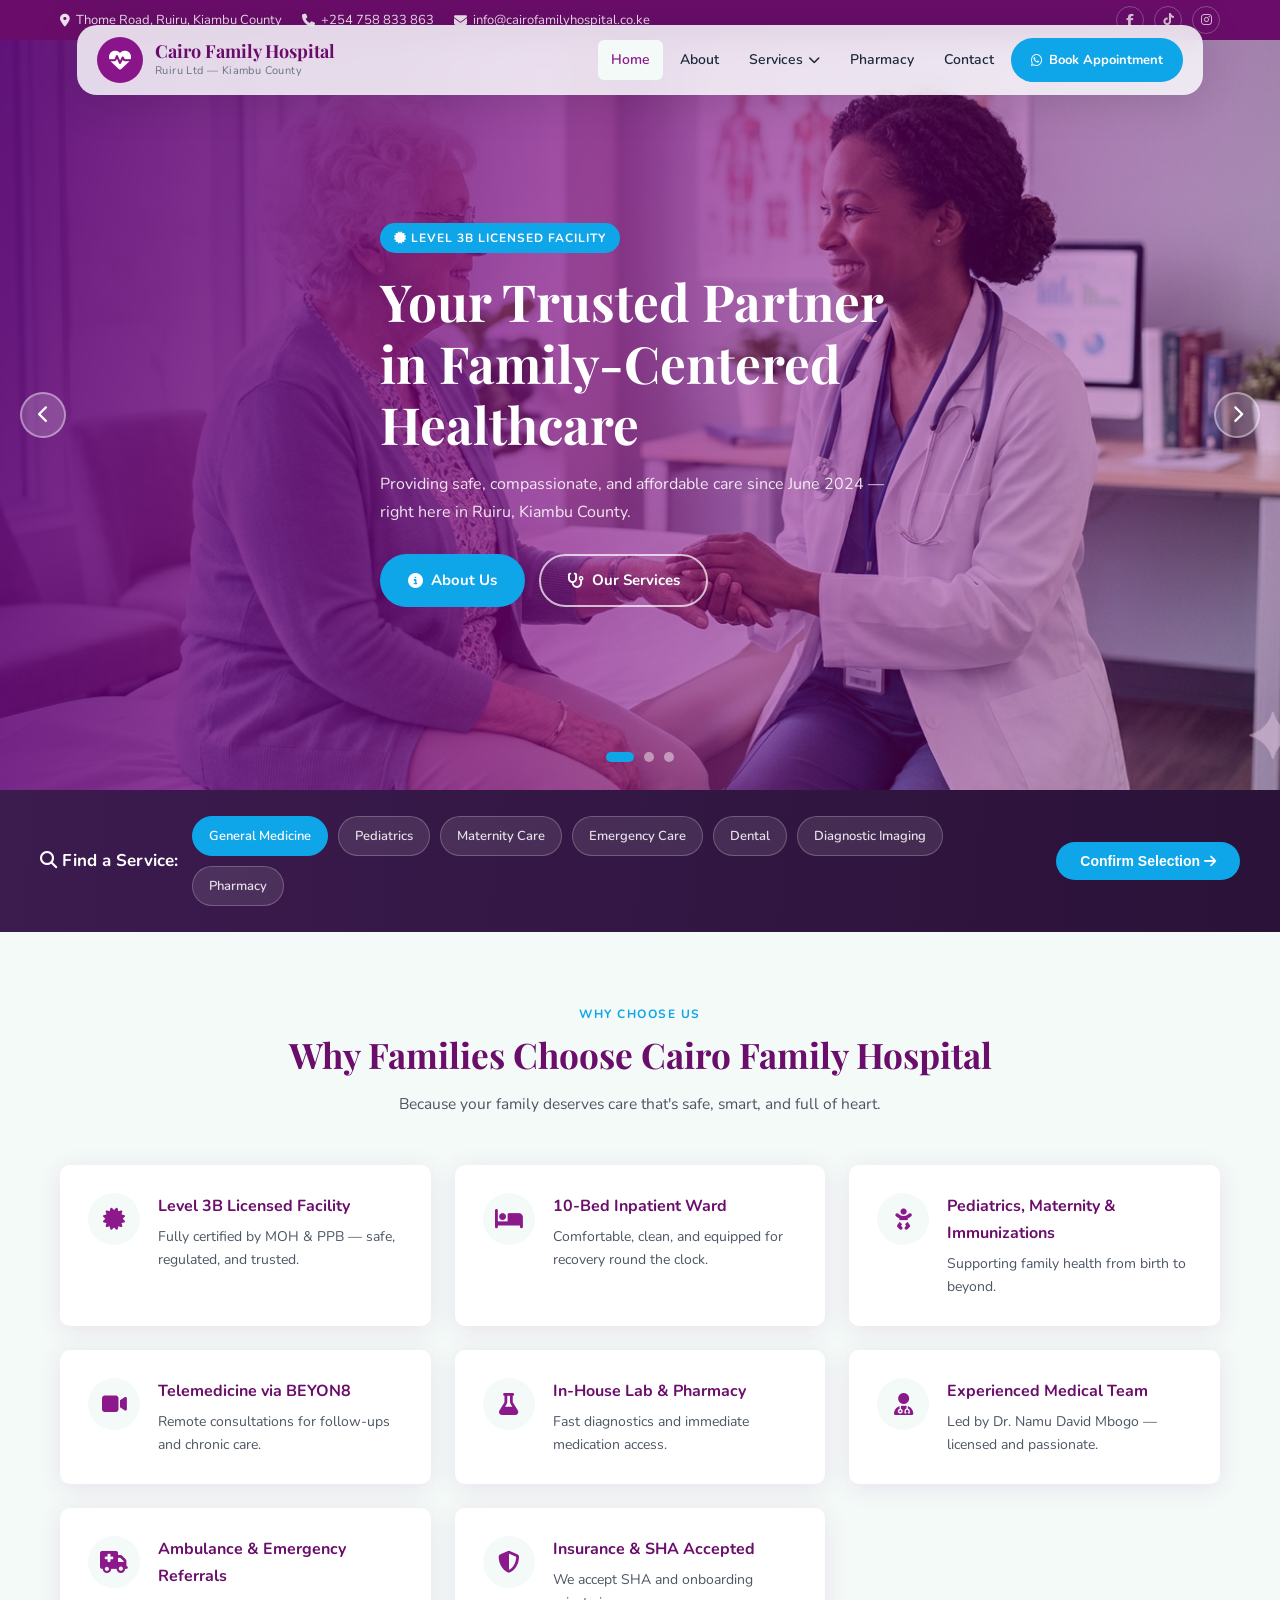
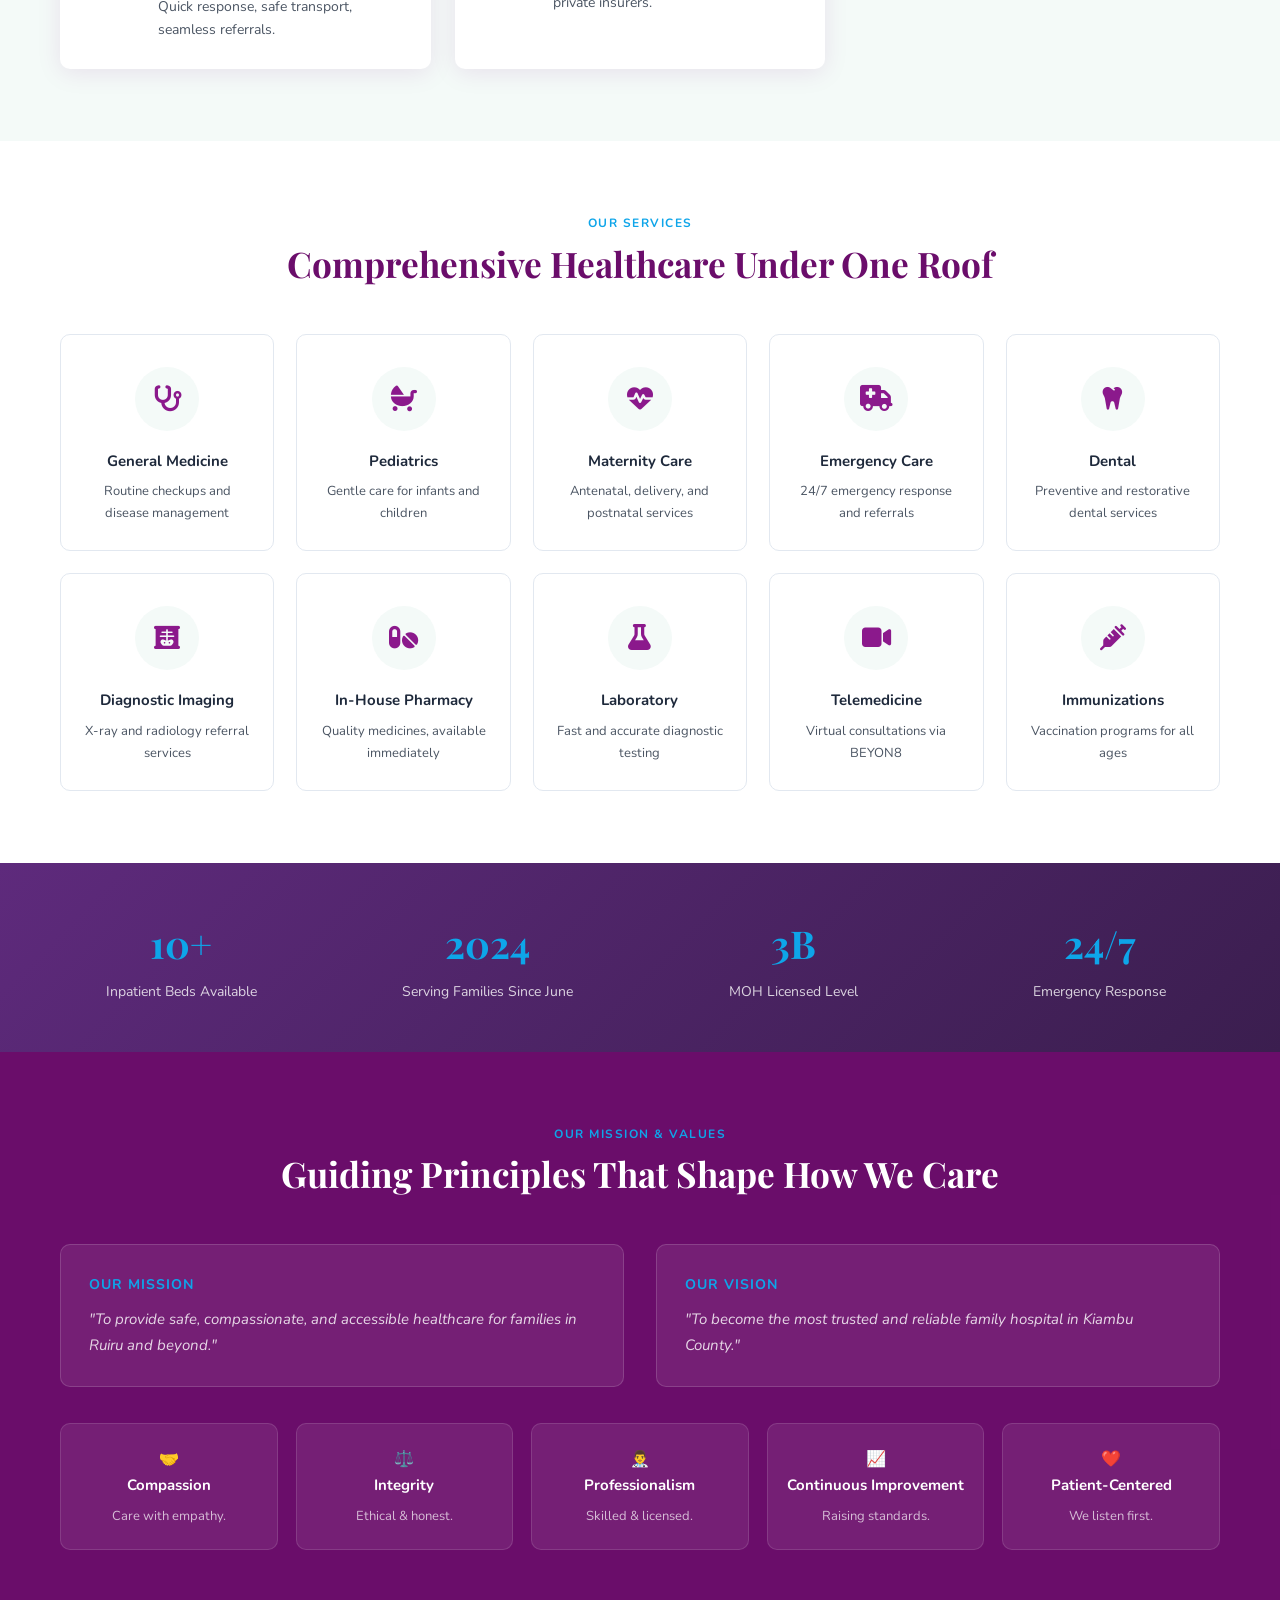
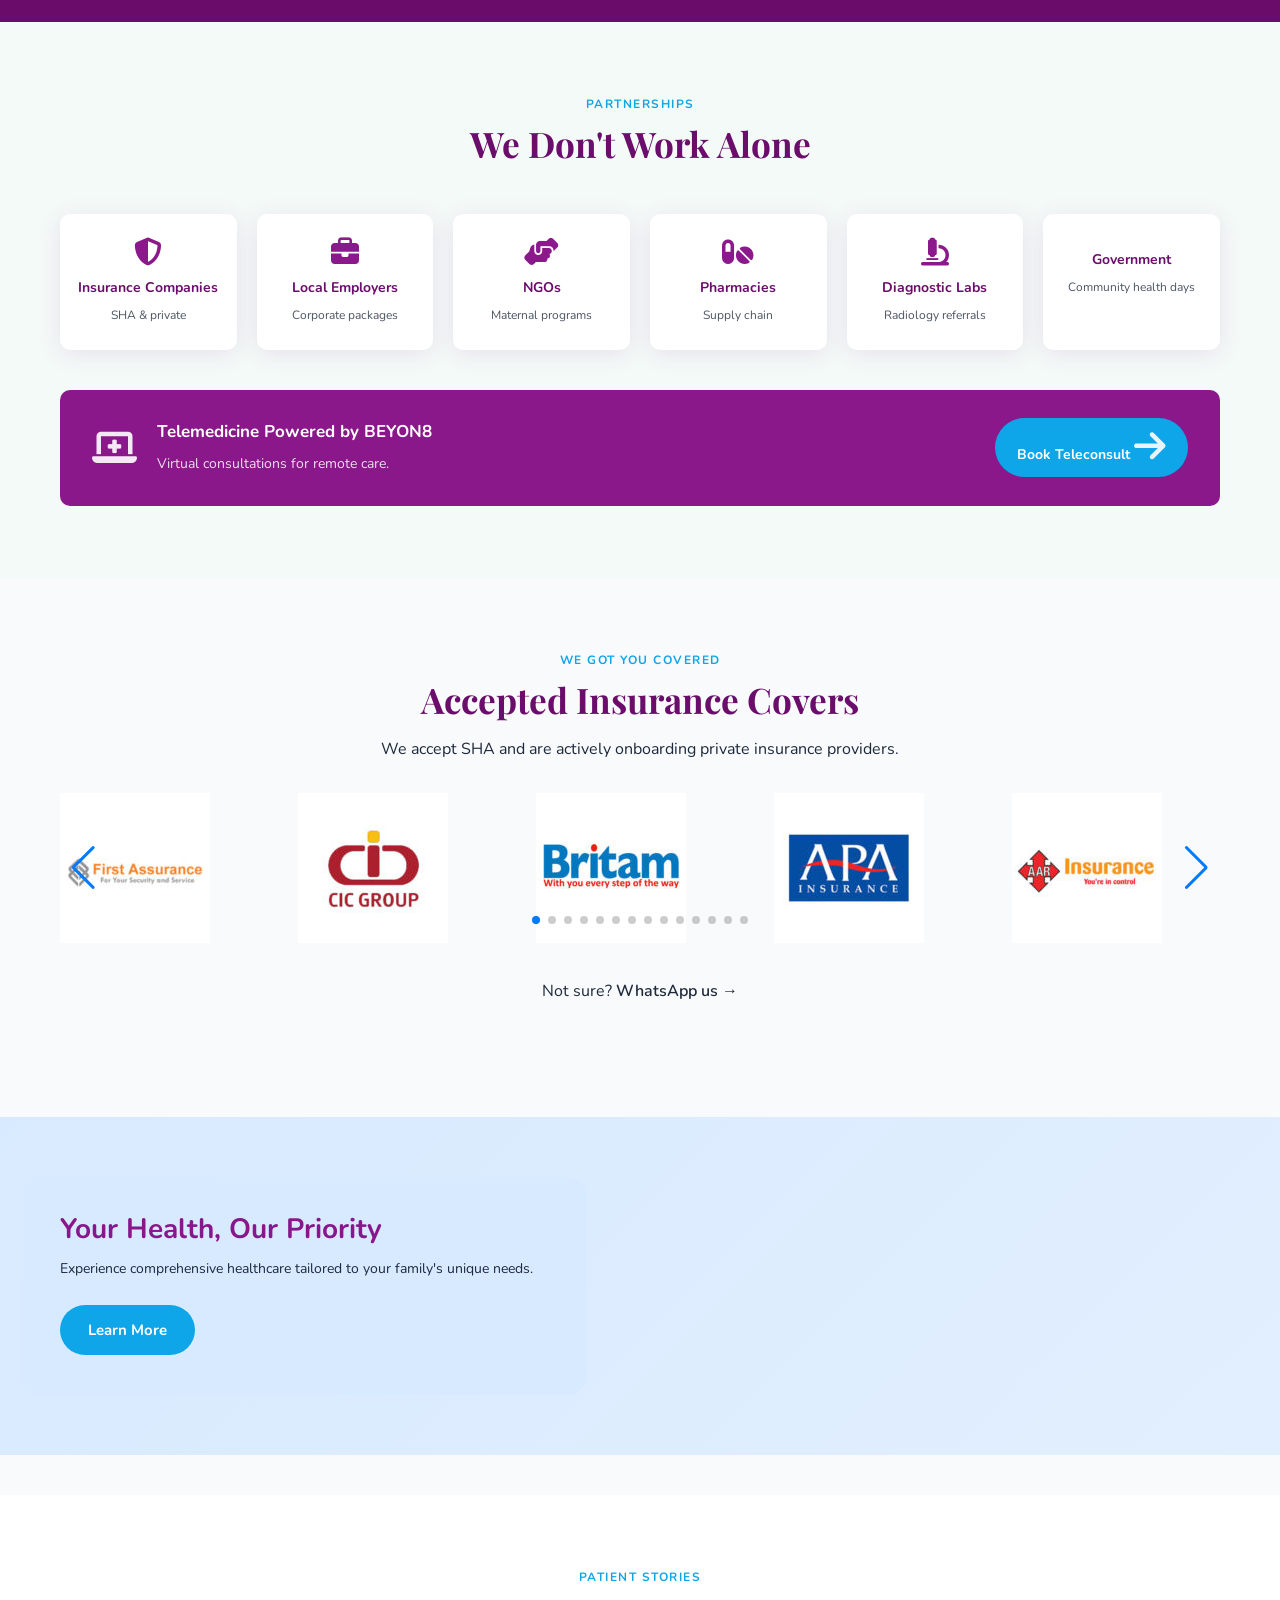
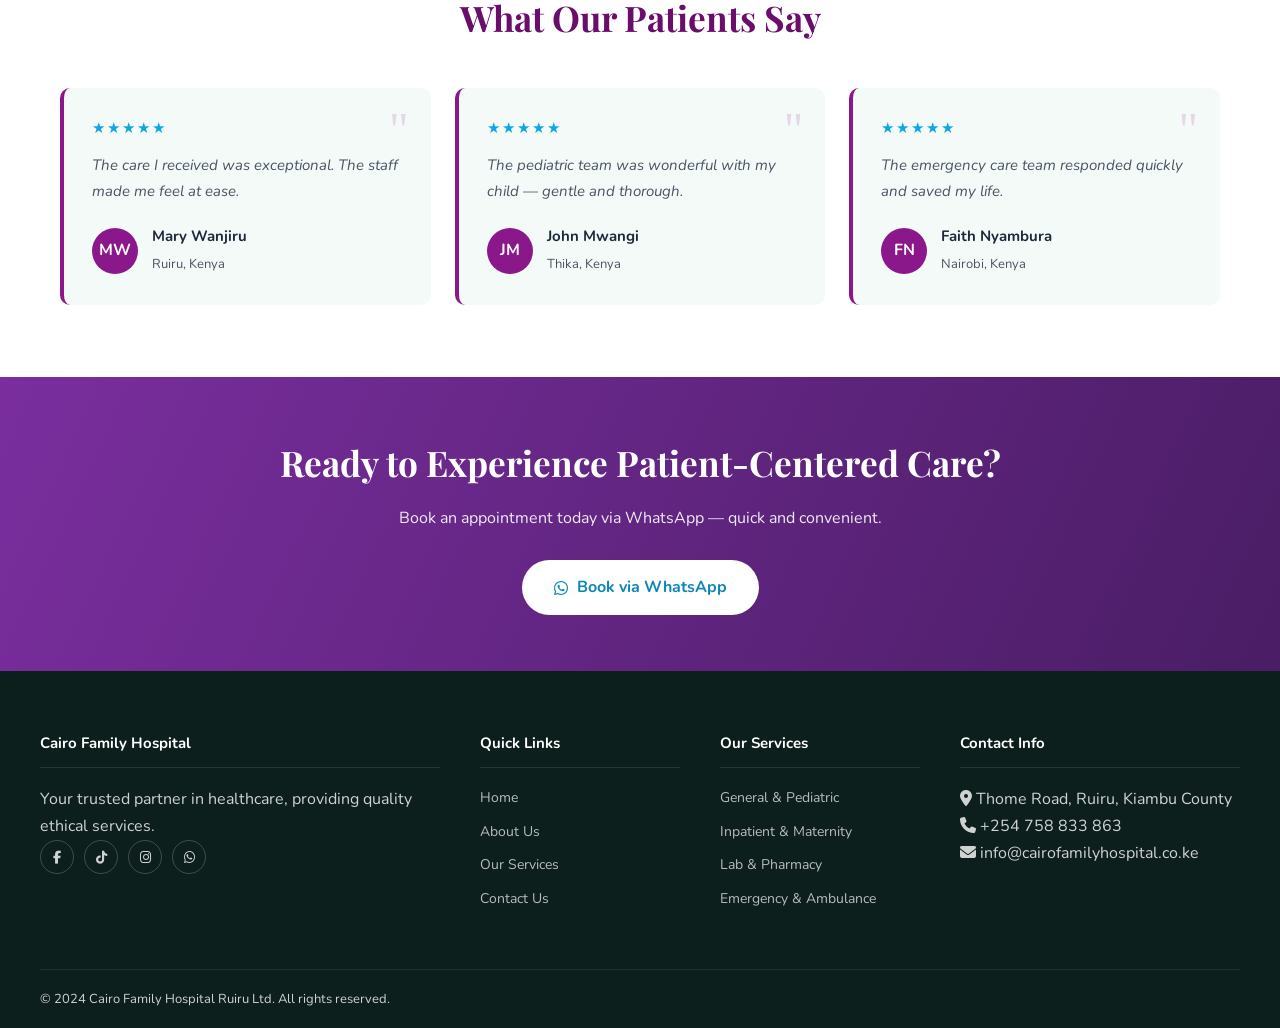
==== commit a0ca2f89: "pharmacy backend" ====
--- a/index.html
+++ b/index.html
@@ -3,7 +3,7 @@
 
 <head>
   <meta charset="UTF-8">
-  <meta name="viewport" content="width=device-width, initial-scale=1.0">
+  <meta name="viewport" content="width=device-width, initial-scale=1.0, user-scalable=yes">
   <meta name="description"
     content="Cairo Family Hospital Ruiru Ltd — providing safe, compassionate, and affordable healthcare for families since June 2024.">
   <meta name="keywords"
@@ -16,12 +16,13 @@
     href="https://fonts.googleapis.com/css2?family=Nunito:wght@400;600;700;800&family=Playfair+Display:wght@600;700&display=swap"
     rel="stylesheet">
   <link rel="stylesheet" href="https://cdnjs.cloudflare.com/ajax/libs/font-awesome/6.5.0/css/all.min.css">
+  <!-- Swiper CSS for Insurance Carousel -->
+  <link rel="stylesheet" href="https://unpkg.com/swiper@8/swiper-bundle.min.css">
+  <!-- External CSS -->
   <link rel="stylesheet" href="style.css">
 </head>
 
 <body>
-
-  <!-- TOP BAR -->
   <div class="topbar">
     <div class="wrap">
       <div class="topbar-left">
@@ -31,35 +32,30 @@
           info@cairofamilyhospital.co.ke</a>
       </div>
       <div class="topbar-right">
-        <a href="https://www.facebook.com/profile.php?id=100094585454733" target="_blank" aria-label="Facebook"><i
+        <a href="https://www.facebook.com/profile.php?id=100094585454733" target="_blank"><i
             class="fab fa-facebook-f"></i></a>
-        <a href="https://www.tiktok.com/@cairo.family.hosp" target="_blank" aria-label="TikTok"><i
-            class="fab fa-tiktok"></i></a>
-        <a href="https://www.instagram.com/cairo_family_hospital" target="_blank" aria-label="Instagram"><i
-            class="fab fa-instagram"></i></a>
+        <a href="https://www.tiktok.com/@cairo.family.hosp" target="_blank"><i class="fab fa-tiktok"></i></a>
+        <a href="https://www.instagram.com/cairo_family_hospital" target="_blank"><i class="fab fa-instagram"></i></a>
       </div>
     </div>
   </div>
 
-  <!-- NAVBAR -->
   <nav>
     <div class="nav-inner">
       <a href="index.html" class="logo">
         <div class="logo-icon"><i class="fas fa-heartbeat"></i></div>
-        <div class="logo-text">
-          <strong>Cairo Family Hospital</strong>
-          <span>Ruiru Ltd — Kiambu County</span>
-        </div>
+        <div class="logo-text"><strong>Cairo Family Hospital</strong><span>Ruiru Ltd — Kiambu County</span></div>
       </a>
-      <button class="hamburger" onclick="toggleNav()" aria-label="Menu" aria-expanded="false">
-        <span></span>
-        <span></span>
-        <span></span>
-      </button>
+      <button class="hamburger" id="hamburgerBtn" aria-label="Menu"><span></span><span></span><span></span></button>
       <div class="nav-links" id="navLinks">
         <a href="index.html" class="active">Home</a>
         <a href="about.html">About</a>
-        <a href="services.html">Services</a>
+        <div class="dropdown" id="servicesDropdown">
+          <a href="services.html" class="dropdown-toggle">Services <i class="fas fa-chevron-down"></i></a>
+          <div class="dropdown-menu"><a href="services.html#general">General Medicine</a><a
+              href="dental.html">Dental</a><a href="paediatrics.html">Pediatrics</a><a
+              href="maternity.html">Maternity</a></div>
+        </div>
         <a href="pharmacy.html">Pharmacy</a>
         <a href="contact.html">Contact</a>
         <a href="https://wa.me/254758833863?text=Hello%20Cairo%20Family%20Hospital,%20I%20would%20like%20to%20book%20an%20appointment."
@@ -68,8 +64,7 @@
     </div>
   </nav>
 
-  <!-- HERO SLIDER with SINGLE LOCAL BACKGROUND IMAGE -->
-  <section class="hero" id="home" aria-label="Hero Banner">
+  <section class="hero">
     <div class="hero-background" style="background-image: url('assets/background.png');"></div>
     <div class="slides" id="heroSlides">
       <div class="slide">
@@ -78,9 +73,8 @@
           <h1>Your Trusted Partner in Family-Centered Healthcare</h1>
           <p>Providing safe, compassionate, and affordable care since June 2024 — right here in Ruiru, Kiambu County.
           </p>
-          <div class="slide-btns">
-            <a href="about.html" class="btn-primary"><i class="fas fa-info-circle"></i> About Us</a>
-            <a href="services.html" class="btn-outline"><i class="fas fa-stethoscope"></i> Our Services</a>
+          <div class="slide-btns"><a href="about.html" class="btn-primary"><i class="fas fa-info-circle"></i> About
+              Us</a><a href="services.html" class="btn-outline"><i class="fas fa-stethoscope"></i> Our Services</a>
           </div>
         </div>
       </div>
@@ -88,11 +82,9 @@
         <div class="slide-content">
           <div class="slide-tag"><i class="fas fa-child"></i> Pediatrics & Maternity</div>
           <h1>Expert Care for Every Family Member</h1>
-          <p>From pediatrics to chronic disease management, we are here for you — with ambulance referrals,
-            telemedicine, and an in-house pharmacy.</p>
-          <div class="slide-btns">
-            <a href="services.html" class="btn-primary"><i class="fas fa-list-ul"></i> View Services</a>
-            <a href="contact.html" class="btn-outline"><i class="fas fa-phone-alt"></i> Contact Us</a>
+          <p>From pediatrics to chronic disease management, we are here for you.</p>
+          <div class="slide-btns"><a href="services.html" class="btn-primary"><i class="fas fa-list-ul"></i> View
+              Services</a><a href="contact.html" class="btn-outline"><i class="fas fa-phone-alt"></i> Contact Us</a>
           </div>
         </div>
       </div>
@@ -100,47 +92,36 @@
         <div class="slide-content">
           <div class="slide-tag"><i class="fas fa-ambulance"></i> Emergency & Ambulance</div>
           <h1>Quick Response When You Need It Most</h1>
-          <p>Our emergency care team and ambulance service are ready 24/7 — providing fast, safe, and seamless emergency
-            referrals.</p>
-          <div class="slide-btns">
-            <a href="tel:+254758833863" class="btn-primary"><i class="fas fa-phone"></i> Call Now</a>
-            <a href="https://wa.me/254758833863" target="_blank" class="btn-outline"><i class="fab fa-whatsapp"></i>
-              WhatsApp Us</a>
-          </div>
-        </div>
-      </div>
-    </div>
-    <button class="hero-arrow prev" onclick="changeSlide(-1)" aria-label="Previous"><i
-        class="fas fa-chevron-left"></i></button>
-    <button class="hero-arrow next" onclick="changeSlide(1)" aria-label="Next"><i
-        class="fas fa-chevron-right"></i></button>
-    <div class="hero-nav" id="heroDots">
-      <button class="hero-dot active" onclick="goSlide(0)"></button>
-      <button class="hero-dot" onclick="goSlide(1)"></button>
-      <button class="hero-dot" onclick="goSlide(2)"></button>
-    </div>
-  </section>
-
-  <!-- QUICK SERVICE FINDER -->
+          <p>Emergency care team and ambulance service ready 24/7.</p>
+          <div class="slide-btns"><a href="tel:+254758833863" class="btn-primary"><i class="fas fa-phone"></i> Call
+              Now</a><a href="https://wa.me/254758833863" target="_blank" class="btn-outline"><i
+                class="fab fa-whatsapp"></i> WhatsApp Us</a></div>
+        </div>
+      </div>
+    </div>
+    <button class="hero-arrow prev" id="prevSlide"><i class="fas fa-chevron-left"></i></button>
+    <button class="hero-arrow next" id="nextSlide"><i class="fas fa-chevron-right"></i></button>
+    <div class="hero-nav" id="heroDots"><button class="hero-dot active" data-slide="0"></button><button class="hero-dot"
+        data-slide="1"></button><button class="hero-dot" data-slide="2"></button></div>
+  </section>
+
   <div class="finder">
     <div class="finder-inner">
       <h3><i class="fas fa-search"></i> Find a Service:</h3>
       <div class="finder-chips">
-        <div class="chip sel" onclick="selectChip(this)">General Medicine</div>
-        <div class="chip" onclick="selectChip(this)">Pediatrics</div>
-        <div class="chip" onclick="selectChip(this)">Maternity Care</div>
-        <div class="chip" onclick="selectChip(this)">Emergency Care</div>
-        <div class="chip" onclick="selectChip(this)">Dental</div>
-        <div class="chip" onclick="selectChip(this)">Diagnostic Imaging</div>
-        <div class="chip" onclick="selectChip(this)">Pharmacy</div>
-      </div>
-      <button class="finder-btn" onclick="confirmService()">Confirm Selection <i
+        <div class="chip sel" data-service="General Medicine">General Medicine</div>
+        <div class="chip" data-service="Pediatrics">Pediatrics</div>
+        <div class="chip" data-service="Maternity Care">Maternity Care</div>
+        <div class="chip" data-service="Emergency Care">Emergency Care</div>
+        <div class="chip" data-service="Dental">Dental</div>
+        <div class="chip" data-service="Diagnostic Imaging">Diagnostic Imaging</div>
+        <div class="chip" data-service="Pharmacy">Pharmacy</div>
+      </div><button class="finder-btn" id="confirmServiceBtn">Confirm Selection <i
           class="fas fa-arrow-right"></i></button>
     </div>
   </div>
 
-  <!-- WHY CHOOSE US -->
-  <section class="why" id="about">
+  <section class="why">
     <div class="wrap">
       <div class="section-header center">
         <div class="section-tag">Why Choose Us</div>
@@ -152,7 +133,7 @@
           <div class="why-icon"><i class="fas fa-certificate"></i></div>
           <div>
             <h4>Level 3B Licensed Facility</h4>
-            <p>Fully certified by MOH &amp; PPB — safe, regulated, and trusted.</p>
+            <p>Fully certified by MOH & PPB — safe, regulated, and trusted.</p>
           </div>
         </div>
         <div class="why-card">
@@ -165,7 +146,7 @@
         <div class="why-card">
           <div class="why-icon"><i class="fas fa-baby"></i></div>
           <div>
-            <h4>Pediatrics, Maternity &amp; Immunizations</h4>
+            <h4>Pediatrics, Maternity & Immunizations</h4>
             <p>Supporting family health from birth to beyond.</p>
           </div>
         </div>
@@ -179,7 +160,7 @@
         <div class="why-card">
           <div class="why-icon"><i class="fas fa-flask"></i></div>
           <div>
-            <h4>In-House Lab &amp; Pharmacy</h4>
+            <h4>In-House Lab & Pharmacy</h4>
             <p>Fast diagnostics and immediate medication access.</p>
           </div>
         </div>
@@ -193,14 +174,14 @@
         <div class="why-card">
           <div class="why-icon"><i class="fas fa-ambulance"></i></div>
           <div>
-            <h4>Ambulance &amp; Emergency Referrals</h4>
+            <h4>Ambulance & Emergency Referrals</h4>
             <p>Quick response, safe transport, seamless referrals.</p>
           </div>
         </div>
         <div class="why-card">
           <div class="why-icon"><i class="fas fa-shield-alt"></i></div>
           <div>
-            <h4>Insurance &amp; SHA Accepted</h4>
+            <h4>Insurance & SHA Accepted</h4>
             <p>We accept SHA and onboarding private insurers.</p>
           </div>
         </div>
@@ -208,14 +189,11 @@
     </div>
   </section>
 
-  <!-- SERVICES SECTION -->
-  <section class="services" id="services" style="background:#fff;">
+  <section class="services" style="background:#fff;">
     <div class="wrap">
       <div class="section-header center">
         <div class="section-tag">Our Services</div>
         <h2 class="section-title">Comprehensive Healthcare Under One Roof</h2>
-        <p class="section-sub">From routine checkups to emergency care, we cover every aspect of your family's health.
-        </p>
       </div>
       <div class="services-grid">
         <div class="svc-card">
@@ -272,7 +250,6 @@
     </div>
   </section>
 
-  <!-- STATS -->
   <div class="stats">
     <div class="stats-grid">
       <div class="stat-item">
@@ -294,11 +271,10 @@
     </div>
   </div>
 
-  <!-- MISSION & VALUES -->
   <section class="mission">
     <div class="wrap">
       <div class="section-header center">
-        <div class="section-tag" style="color:var(--accent);">Our Mission & Values</div>
+        <div class="section-tag">Our Mission & Values</div>
         <h2 class="section-title">Guiding Principles That Shape How We Care</h2>
       </div>
       <div class="mission-grid">
@@ -308,64 +284,61 @@
         </div>
         <div class="mission-box">
           <h4>Our Vision</h4>
-          <p>"To become the most trusted and reliable family hospital in Kiambu County, offering holistic and inclusive
-            healthcare solutions."</p>
+          <p>"To become the most trusted and reliable family hospital in Kiambu County."</p>
         </div>
       </div>
       <div class="values-grid">
         <div class="val-card">
           <div class="val-emoji">🤝</div>
           <h5>Compassion</h5>
-          <p>Care with empathy and dignity.</p>
+          <p>Care with empathy.</p>
         </div>
         <div class="val-card">
           <div class="val-emoji">⚖️</div>
           <h5>Integrity</h5>
-          <p>Ethical, honest, and transparent.</p>
+          <p>Ethical & honest.</p>
         </div>
         <div class="val-card">
           <div class="val-emoji">👨‍⚕️</div>
           <h5>Professionalism</h5>
-          <p>Skilled, licensed, and accountable.</p>
+          <p>Skilled & licensed.</p>
         </div>
         <div class="val-card">
           <div class="val-emoji">📈</div>
           <h5>Continuous Improvement</h5>
-          <p>Always raising the standard of care.</p>
+          <p>Raising standards.</p>
         </div>
         <div class="val-card">
           <div class="val-emoji">❤️</div>
           <h5>Patient-Centered</h5>
-          <p>We listen first — involve you in every decision.</p>
-        </div>
-      </div>
-    </div>
-  </section>
-
-  <!-- PARTNERSHIPS -->
+          <p>We listen first.</p>
+        </div>
+      </div>
+    </div>
+  </section>
+
   <section class="partners">
     <div class="wrap">
       <div class="section-header center">
         <div class="section-tag">Partnerships</div>
         <h2 class="section-title">We Don't Work Alone</h2>
-        <p class="section-sub">Better health takes a community — here's who we collaborate with.</p>
       </div>
       <div class="partners-grid">
         <div class="partner-card"><i class="fas fa-shield-alt"></i>
           <h5>Insurance Companies</h5>
-          <p>SHA &amp; private insurers</p>
+          <p>SHA & private</p>
         </div>
         <div class="partner-card"><i class="fas fa-briefcase"></i>
           <h5>Local Employers</h5>
-          <p>Corporate health packages</p>
+          <p>Corporate packages</p>
         </div>
         <div class="partner-card"><i class="fas fa-hands-helping"></i>
           <h5>NGOs</h5>
-          <p>Maternal &amp; chronic disease programs</p>
+          <p>Maternal programs</p>
         </div>
         <div class="partner-card"><i class="fas fa-pills"></i>
           <h5>Pharmacies</h5>
-          <p>Ethical medicine supply chain</p>
+          <p>Supply chain</p>
         </div>
         <div class="partner-card"><i class="fas fa-microscope"></i>
           <h5>Diagnostic Labs</h5>
@@ -373,150 +346,148 @@
         </div>
         <div class="partner-card"><i class="fas fa-flag-kenya"></i>
           <h5>Government</h5>
-          <p>Community health days &amp; vaccinations</p>
+          <p>Community health days</p>
         </div>
       </div>
       <div class="tele-banner"><i class="fas fa-laptop-medical"></i>
-        <div>
-          <strong>Telemedicine Powered by BEYON8</strong>
-          <span>Virtual consultations for remote care, follow-ups, and chronic disease management.</span>
-        </div>
-        <a href="https://wa.me/254758833863?text=I'd%20like%20a%20telemedicine%20consultation" target="_blank">Book
+        <div><strong>Telemedicine Powered by BEYON8</strong><span>Virtual consultations for remote care.</span></div><a
+          href="https://wa.me/254758833863?text=I'd%20like%20a%20telemedicine%20consultation" target="_blank">Book
           Teleconsult <i class="fas fa-arrow-right"></i></a>
       </div>
     </div>
   </section>
 
-  <!-- FEATURED CONTENT -->
-  <section class="featured-content">
+  <section class="insurance-section">
+    <div class="wrap" style="text-align:center;">
+      <div class="section-tag">We Got You Covered</div>
+      <h2 class="section-title">Accepted Insurance Covers</h2>
+      <p style="color:var(--text-light); max-width:550px; margin:0 auto 30px;">We accept SHA and are actively onboarding
+        private insurance providers.</p>
+      <div class="swiper insurance-carousel">
+        <div class="swiper-wrapper">
+          <div class="swiper-slide"><img src="assets/first-assurance-logo-150x150.jpg" alt="First Assurance"
+              onerror="this.src='https://placehold.co/150x60/f3e6f3/800080?text=First+Assurance'"></div>
+          <div class="swiper-slide"><img src="assets/cic-logo-150x150.jpg" alt="CIC"
+              onerror="this.src='https://placehold.co/150x60/f3e6f3/800080?text=CIC'"></div>
+          <div class="swiper-slide"><img src="assets/britam-150x150.jpg" alt="Britam"></div>
+          <div class="swiper-slide"><img src="assets/apa-logo-150x150.jpg" alt="APA"></div>
+          <div class="swiper-slide"><img src="assets/aar-insurance-150x150.jpg" alt="AAR"></div>
+          <div class="swiper-slide"><img src="assets/heritage.jpg" alt="Heritage"></div>
+          <div class="swiper-slide"><img src="assets/mua-logo-150x150.jpg" alt="MUA"></div>
+          <div class="swiper-slide"><img src="assets/pacis-logo-150x150.jpg" alt="Pacis"></div>
+          <div class="swiper-slide"><img src="assets/saham-logo-150x150.jpg" alt="Saham"></div>
+          <div class="swiper-slide"><img src="assets/sanlam-logo-150x150.jpg" alt="Sanlam"></div>
+          <div class="swiper-slide"><img src="assets/sedgwick-logo-150x150.jpg" alt="Sedgwick"></div>
+          <div class="swiper-slide"><img src="assets/minet-logo-150x150.jpg" alt="Minet"></div>
+          <div class="swiper-slide"><img src="assets/madison-logo-150x150.jpg" alt="Madison"></div>
+          <div class="swiper-slide"><img src="assets/liaison-logo-150x150.jpg" alt="Liaison"></div>
+        </div>
+        <div class="swiper-button-prev"></div>
+        <div class="swiper-button-next"></div>
+        <div class="swiper-pagination"></div>
+      </div>
+      <p style="margin-top:35px;">Not sure? <a href="https://wa.me/254758833863" target="_blank"
+          style="color:var(--purple-solid); font-weight:600;">WhatsApp us →</a></p>
+    </div>
+  </section>
+
+  <div class="featured-content">
     <div class="featured-box">
       <h2>Your Health, Our Priority</h2>
-      <p>Experience comprehensive healthcare tailored to your family's unique needs. From routine checkups to
-        specialized care, we're here every step of the way.</p>
-      <a href="contact.html" class="btn-primary">Learn More</a>
-    </div>
-  </section>
-
-  <!-- TESTIMONIALS -->
+      <p>Experience comprehensive healthcare tailored to your family's unique needs.</p><a href="contact.html"
+        class="btn-primary">Learn More</a>
+    </div>
+  </div>
+
   <section class="testimonials">
     <div class="wrap">
       <div class="section-header center">
         <div class="section-tag">Patient Stories</div>
         <h2 class="section-title">What Our Patients Say</h2>
-        <p class="section-sub">Real experiences from families who trust us with their healthcare needs.</p>
       </div>
       <div class="testi-grid">
         <div class="testi-card">
           <div class="quote-icon">"</div>
           <div class="stars">★★★★★</div>
-          <p>The care I received was exceptional. The staff made me feel at ease throughout my treatment.</p>
+          <p>The care I received was exceptional. The staff made me feel at ease.</p>
           <div class="testi-author">
-            <div class="testi-avatar"><img src="assets/testimonial%20user.png" alt="Mary" loading="lazy">MW
-            </div>
-            <div>
-              <strong>Mary Wanjiru</strong>
-              <span>Ruiru, Kenya</span>
-            </div>
+            <div class="testi-avatar">MW</div>
+            <div><strong>Mary Wanjiru</strong><span>Ruiru, Kenya</span></div>
           </div>
         </div>
         <div class="testi-card">
           <div class="quote-icon">"</div>
           <div class="stars">★★★★★</div>
-          <p>The pediatric team was wonderful with my child — gentle and thorough care. Highly recommend!</p>
+          <p>The pediatric team was wonderful with my child — gentle and thorough.</p>
           <div class="testi-author">
-            <div class="testi-avatar"><img src="assets/index%20testimonial.png" alt="John" loading="lazy">JM
-            </div>
-            <div>
-              <strong>John Mwangi</strong>
-              <span>Thika, Kenya</span>
-            </div>
+            <div class="testi-avatar">JM</div>
+            <div><strong>John Mwangi</strong><span>Thika, Kenya</span></div>
           </div>
         </div>
         <div class="testi-card">
           <div class="quote-icon">"</div>
           <div class="stars">★★★★★</div>
-          <p>The emergency care team responded quickly and saved my life. Deeply grateful for their expertise.
-          </p>
+          <p>The emergency care team responded quickly and saved my life.</p>
           <div class="testi-author">
-            <div class="testi-avatar"><img src="assets/testimonial%201.png" alt="Faith" loading="lazy">FN
-            </div>
-            <div>
-              <strong>Faith Nyambura</strong>
-              <span>Nairobi, Kenya</span>
-            </div>
-          </div>
-        </div>
-      </div>
-    </div>
-  </section>
-
-  <!-- CTA (Contact Section) -->
-  <div class="cta" id="contact">
+            <div class="testi-avatar">FN</div>
+            <div><strong>Faith Nyambura</strong><span>Nairobi, Kenya</span></div>
+          </div>
+        </div>
+      </div>
+    </div>
+  </section>
+
+  <div class="cta">
     <div class="wrap" style="text-align:center;">
       <h2>Ready to Experience Patient-Centered Care?</h2>
-      <p>Book an appointment today via WhatsApp — quick, easy, and convenient.</p>
-      <a href="https://wa.me/254758833863?text=Hello%20Cairo%20Family%20Hospital,%20I%20would%20like%20to%20book%20an%20appointment."
+      <p>Book an appointment today via WhatsApp — quick and convenient.</p><a
+        href="https://wa.me/254758833863?text=Hello%20Cairo%20Family%20Hospital,%20I%20would%20like%20to%20book%20an%20appointment."
         target="_blank"><i class="fab fa-whatsapp"></i> Book via WhatsApp</a>
     </div>
   </div>
 
-  <!-- FOOTER -->
   <footer>
     <div class="footer-grid">
       <div class="footer-about">
         <h4>Cairo Family Hospital</h4>
-        <p>Your trusted partner in healthcare, providing quality, ethical, and accessible services for every family in
-          Ruiru and across Kiambu County.</p>
-        <div class="footer-socials">
-          <a href="https://www.facebook.com/profile.php?id=100094585454733" target="_blank" aria-label="Facebook"><i
-              class="fab fa-facebook-f"></i></a>
-          <a href="https://www.tiktok.com/@cairo.family.hosp" target="_blank" aria-label="TikTok"><i
-              class="fab fa-tiktok"></i></a>
-          <a href="https://www.instagram.com/cairo_family_hospital" target="_blank" aria-label="Instagram"><i
-              class="fab fa-instagram"></i></a>
-          <a href="https://wa.me/254758833863" target="_blank" aria-label="WhatsApp"><i class="fab fa-whatsapp"></i></a>
-        </div>
+        <p>Your trusted partner in healthcare, providing quality ethical services.</p>
+        <div class="footer-socials"><a href="https://www.facebook.com/profile.php?id=100094585454733" target="_blank"><i
+              class="fab fa-facebook-f"></i></a><a href="https://www.tiktok.com/@cairo.family.hosp" target="_blank"><i
+              class="fab fa-tiktok"></i></a><a href="https://www.instagram.com/cairo_family_hospital" target="_blank"><i
+              class="fab fa-instagram"></i></a><a href="https://wa.me/254758833863" target="_blank"><i
+              class="fab fa-whatsapp"></i></a></div>
       </div>
       <div class="footer-links">
         <h4>Quick Links</h4>
         <ul>
-          <li><a href="index.html"><i class="fas fa-chevron-right"></i> Home</a></li>
-          <li><a href="about.html"><i class="fas fa-chevron-right"></i> About Us</a></li>
-          <li><a href="services.html"><i class="fas fa-chevron-right"></i> Our Services</a></li>
-          <li><a href="contact.html"><i class="fas fa-chevron-right"></i> Contact Us</a></li>
+          <li><a href="index.html">Home</a></li>
+          <li><a href="about.html">About Us</a></li>
+          <li><a href="services.html">Our Services</a></li>
+          <li><a href="contact.html">Contact Us</a></li>
         </ul>
       </div>
       <div class="footer-links">
         <h4>Our Services</h4>
         <ul>
-          <li><a href="services.html"><i class="fas fa-chevron-right"></i> General &amp; Pediatric Care</a>
-          </li>
-          <li><a href="services.html"><i class="fas fa-chevron-right"></i> Inpatient &amp; Maternity</a></li>
-          <li><a href="services.html"><i class="fas fa-chevron-right"></i> Laboratory &amp; Pharmacy</a></li>
-          <li><a href="services.html"><i class="fas fa-chevron-right"></i> Emergency &amp; Ambulance</a></li>
+          <li><a href="services.html">General & Pediatric</a></li>
+          <li><a href="services.html">Inpatient & Maternity</a></li>
+          <li><a href="services.html">Lab & Pharmacy</a></li>
+          <li><a href="services.html">Emergency & Ambulance</a></li>
         </ul>
       </div>
       <div class="footer-contact">
         <h4>Contact Info</h4>
-        <p><i class="fas fa-map-marker-alt"></i> Thome Road, Plot No. 86200, Ruiru, Kiambu County, Kenya</p>
-        <p><i class="fas fa-phone"></i> <a href="tel:+254758833863" style="color:inherit;">+254 758 833 863</a>
-        </p>
-        <p><i class="fas fa-envelope"></i> <a href="mailto:info@cairofamilyhospital.co.ke"
-            style="color:inherit;">info@cairofamilyhospital.co.ke</a></p>
-        <p><i class="fas fa-envelope"></i> <a href="mailto:cairohospital000@gmail.com"
-            style="color:inherit;">cairohospital000@gmail.com</a></p>
-      </div>
-    </div>
-    <div class="footer-bottom">
-      <span>© 2024 Cairo Family Hospital Ruiru Ltd. All rights reserved.</span>
-      <span>Designed with care for families in Ruiru</span>
-    </div>
+        <p><i class="fas fa-map-marker-alt"></i> Thome Road, Ruiru, Kiambu County</p>
+        <p><i class="fas fa-phone"></i> +254 758 833 863</p>
+        <p><i class="fas fa-envelope"></i> info@cairofamilyhospital.co.ke</p>
+      </div>
+    </div>
+    <div class="footer-bottom"><span>© 2024 Cairo Family Hospital Ruiru Ltd. All rights reserved.</span></div>
   </footer>
 
-  <button class="back-top" id="backTop" onclick="window.scrollTo({top:0,behavior:'smooth'})" aria-label="Back to top">
-    <i class="fas fa-chevron-up"></i>
-  </button>
-
+  <button class="back-top" id="backTop"><i class="fas fa-chevron-up"></i></button>
+
+  <script src="https://unpkg.com/swiper@8/swiper-bundle.min.js"></script>
   <script src="script.js"></script>
 </body>
 
--- a/style.css
+++ b/style.css
@@ -1,9 +1,10 @@
+/* ---------- RESET & BASE ---------- */
 *,
 *::before,
 *::after {
-    box-sizing: border-box;
     margin: 0;
     padding: 0;
+    box-sizing: border-box;
 }
 
 :root {
@@ -55,6 +56,13 @@
     display: block;
 }
 
+/* ---------- UTILITIES ---------- */
+.wrap {
+    max-width: 1200px;
+    margin: 0 auto;
+    padding: 0 20px;
+}
+
 /* Focus styles for accessibility */
 a:focus-visible,
 button:focus-visible,
@@ -64,7 +72,7 @@
     border-radius: 4px;
 }
 
-/* ── TOP BAR ── */
+/* ---------- TOPBAR ---------- */
 .topbar {
     background: var(--primary-dark);
     color: rgba(255, 255, 255, 0.88);
@@ -73,9 +81,6 @@
 }
 
 .topbar .wrap {
-    max-width: 1200px;
-    margin: 0 auto;
-    padding: 0 20px;
     display: flex;
     justify-content: space-between;
     align-items: center;
@@ -125,10 +130,8 @@
     color: #fff;
 }
 
-/* ── NAVBAR ── */
+/* ---------- NAVBAR ---------- */
 nav {
-    box-sizing: border-box;
-    display: block;
     position: fixed;
     top: 0;
     left: 0;
@@ -136,9 +139,6 @@
     z-index: 9999;
     margin: 25px auto 0;
     max-width: 88%;
-    width: auto;
-    overflow-x: visible;
-    overflow-y: visible;
     padding: 12px 0;
     background-color: rgba(248, 250, 252, 0.85);
     box-shadow: rgba(0, 0, 0, 0.15) 0px 3px 45px 0px;
@@ -160,7 +160,6 @@
     align-items: center;
     justify-content: space-between;
     gap: 20px;
-    height: auto;
 }
 
 .logo {
@@ -244,25 +243,103 @@
     display: none;
     background: transparent;
     border: none;
-    padding: 0;
-    width: 32px;
-    height: 32px;
+    padding: 8px;
+    width: 40px;
+    height: 40px;
     cursor: pointer;
     flex-direction: column;
     justify-content: center;
+    align-items: center;
     gap: 6px;
+    z-index: 10001;
+    border-radius: 8px;
+    transition: background 0.2s;
+}
+
+.hamburger:hover {
+    background: rgba(128, 0, 128, 0.1);
 }
 
 .hamburger span {
     display: block;
-    width: 100%;
+    width: 24px;
     height: 2px;
     background: var(--primary);
-    border-radius: 1px;
-    transition: transform .25s ease, opacity .25s ease;
-}
-
-/* ── HERO SLIDER (Homepage) ── */
+    border-radius: 2px;
+    transition: all 0.25s ease;
+}
+
+/* Hamburger animation for open state */
+.hamburger.open span:nth-child(1) {
+    transform: translateY(8px) rotate(45deg);
+}
+
+.hamburger.open span:nth-child(2) {
+    opacity: 0;
+}
+
+.hamburger.open span:nth-child(3) {
+    transform: translateY(-8px) rotate(-45deg);
+}
+
+/* Dropdown */
+.dropdown {
+    position: relative;
+    display: inline-block;
+}
+
+.dropdown-menu {
+    display: none;
+    position: absolute;
+    background-color: #fff;
+    min-width: 200px;
+    box-shadow: 0 8px 16px rgba(0, 0, 0, 0.2);
+    z-index: 1;
+    border-radius: 8px;
+    top: 100%;
+    left: 0;
+    margin-top: 5px;
+}
+
+.dropdown-menu a {
+    color: #333;
+    padding: 12px 16px;
+    text-decoration: none;
+    display: block;
+    white-space: nowrap;
+    transition: background 0.2s;
+}
+
+.dropdown-menu a:hover {
+    background-color: #f1f1f1;
+    color: var(--primary);
+}
+
+.dropdown:hover .dropdown-menu {
+    display: block;
+}
+
+.dropdown.active .dropdown-menu {
+    display: block;
+}
+
+.dropdown-toggle {
+    display: flex;
+    align-items: center;
+    gap: 5px;
+}
+
+.dropdown-toggle i {
+    font-size: 12px;
+    transition: transform 0.3s;
+}
+
+.dropdown:hover .dropdown-toggle i,
+.dropdown.active .dropdown-toggle i {
+    transform: rotate(180deg);
+}
+
+/* ---------- HERO SLIDER ---------- */
 .hero {
     position: relative;
     overflow: hidden;
@@ -306,7 +383,6 @@
 .slide-content {
     position: relative;
     z-index: 2;
-    max-width: 1200px;
     margin: 0 auto;
     padding: 0 40px;
     max-width: 600px;
@@ -382,25 +458,6 @@
     background: rgba(255, 255, 255, 0.12);
     border-color: #fff;
     transform: translateY(-2px);
-}
-
-.btn-outline-white {
-    background: transparent;
-    color: #fff;
-    border: 2px solid rgba(255, 255, 255, 0.7);
-    padding: 12px 26px;
-    border-radius: 30px;
-    font-weight: 700;
-    font-size: 15px;
-    display: inline-flex;
-    align-items: center;
-    gap: 8px;
-    transition: all .2s;
-}
-
-.btn-outline-white:hover {
-    background: rgba(255, 255, 255, 0.12);
-    border-color: #fff;
 }
 
 .hero-nav {
@@ -461,7 +518,7 @@
     right: 20px;
 }
 
-/* ── QUICK FINDER ── */
+/* ---------- QUICK FINDER ---------- */
 .finder {
     background: var(--gradient-finder);
     padding: 26px 20px;
@@ -527,14 +584,9 @@
     transform: translateY(-2px);
 }
 
-/* ── SECTIONS COMMON ── */
+/* ---------- SECTIONS COMMON ---------- */
 section {
     padding: 72px 20px;
-}
-
-.wrap {
-    max-width: 1200px;
-    margin: 0 auto;
 }
 
 .section-tag {
@@ -572,7 +624,7 @@
     margin: 0 auto;
 }
 
-/* ── WHY CHOOSE / WHY CARDS (Shared) ── */
+/* ---------- WHY CHOOSE ---------- */
 .why {
     background: var(--light);
 }
@@ -627,7 +679,7 @@
     line-height: 1.6;
 }
 
-/* ── SERVICES GRID (Homepage) ── */
+/* ---------- SERVICES GRID ---------- */
 .services {
     background: #fff;
 }
@@ -679,7 +731,6 @@
     font-size: 15px;
     font-weight: 700;
     margin-bottom: 6px;
-    transition: color .25s;
 }
 
 .svc-card p {
@@ -692,7 +743,7 @@
     color: rgba(255, 255, 255, 0.82);
 }
 
-/* ── MISSION & VALUES ── */
+/* ---------- MISSION & VALUES ---------- */
 .mission {
     background: var(--primary-dark);
     color: #fff;
@@ -748,11 +799,6 @@
     text-align: center;
 }
 
-.val-emoji {
-    font-size: 28px;
-    margin-bottom: 10px;
-}
-
 .val-icon {
     width: 48px;
     height: 48px;
@@ -778,7 +824,7 @@
     font-size: 13px;
 }
 
-/* ── PARTNERS & TELE BANNER ── */
+/* ---------- PARTNERS & TELE BANNER ---------- */
 .partners {
     background: var(--light);
 }
@@ -868,7 +914,7 @@
     background: var(--accent-dark);
 }
 
-/* ── FEATURED CONTENT (Homepage) ── */
+/* ---------- FEATURED CONTENT ---------- */
 .featured-content {
     position: relative;
     padding: 60px 20px;
@@ -877,16 +923,12 @@
 }
 
 .featured-box {
-    box-sizing: border-box;
-    display: block;
     position: relative;
     max-width: 567px;
     width: 100%;
-    height: auto;
     padding: 40px;
     background-color: rgb(216, 234, 255);
     border-radius: 20px;
-    font-family: 'Nunito', sans-serif;
     font-size: 14px;
     line-height: 24px;
     color: rgb(40, 44, 104);
@@ -905,21 +947,7 @@
     color: var(--secondary);
 }
 
-.featured-box .btn-primary {
-    display: inline-block;
-    padding: 12px 28px;
-    background: var(--primary);
-    color: #fff;
-    border-radius: 30px;
-    font-weight: 600;
-    transition: background .3s;
-}
-
-.featured-box .btn-primary:hover {
-    background: var(--primary-dark);
-}
-
-/* ── TESTIMONIALS ── */
+/* ---------- TESTIMONIALS ---------- */
 .testimonials {
     background: #fff;
 }
@@ -985,22 +1013,6 @@
     position: relative;
 }
 
-.testi-avatar img {
-    position: absolute;
-    top: 0;
-    left: 0;
-    width: 100%;
-    height: 100%;
-    object-fit: cover;
-    object-position: center;
-    display: block;
-    z-index: 1;
-}
-
-.testi-avatar:has(img) {
-    font-size: 0;
-}
-
 .testi-author strong {
     font-size: 15px;
     display: block;
@@ -1011,7 +1023,7 @@
     color: var(--text-muted);
 }
 
-/* ── STATS BAND ── */
+/* ---------- STATS BAND ---------- */
 .stats {
     background: var(--gradient-stats);
     padding: 48px 20px;
@@ -1039,7 +1051,7 @@
     margin-top: 4px;
 }
 
-/* ── CTA ── */
+/* ---------- CTA ---------- */
 .cta {
     background: var(--gradient-cta);
     padding: 56px 20px;
@@ -1076,7 +1088,7 @@
     transform: translateY(-2px);
 }
 
-/* ── PAGE HERO (About, Services, Contact, Pharmacy) ── */
+/* ---------- PAGE HERO (About, Services, Contact, Pharmacy) ---------- */
 .page-hero {
     padding-top: 120px;
     padding-bottom: 0;
@@ -1121,28 +1133,6 @@
     color: var(--accent);
 }
 
-.breadcrumb span {
-    color: rgba(255, 255, 255, 0.40);
-}
-
-.breadcrumb strong {
-    color: rgba(255, 255, 255, 0.90);
-    font-weight: 600;
-}
-
-.page-hero-inner .slide-tag {
-    display: inline-block;
-    background: var(--accent);
-    color: #fff;
-    font-size: 12px;
-    font-weight: 700;
-    letter-spacing: 1px;
-    text-transform: uppercase;
-    padding: 5px 14px;
-    border-radius: 30px;
-    margin-bottom: 18px;
-}
-
 .page-hero-inner h1 {
     font-family: 'Playfair Display', serif;
     font-size: clamp(2rem, 4vw, 3rem);
@@ -1159,13 +1149,7 @@
     margin-bottom: 32px;
 }
 
-.page-hero-btns {
-    display: flex;
-    gap: 14px;
-    flex-wrap: wrap;
-}
-
-/* ── ABOUT PAGE SPECIFIC STYLES ── */
+/* ---------- ABOUT PAGE ---------- */
 .about-intro {
     background: #fff;
 }
@@ -1218,21 +1202,6 @@
     box-shadow: 0 6px 20px rgba(128, 0, 128, 0.25);
     z-index: 2;
     line-height: 1.5;
-}
-
-.about-badge span {
-    display: block;
-    font-size: 22px;
-    font-family: 'Playfair Display', serif;
-    color: var(--accent);
-}
-
-.about-text .section-tag {
-    display: block;
-}
-
-.about-text .section-title {
-    margin-bottom: 18px;
 }
 
 .about-text p {
@@ -1272,7 +1241,7 @@
     margin-top: 2px;
 }
 
-/* ── TEAM SECTION (About & Services) ── */
+/* ---------- TEAM SECTION ---------- */
 .team {
     background: #fff;
 }
@@ -1341,33 +1310,18 @@
     line-height: 1.6;
 }
 
-/* ── SERVICES PAGE SPECIFIC STYLES ── */
-.services-section {
-    background: #fff;
-}
-
+/* ---------- SERVICES PAGE ---------- */
 .services-section .services-grid {
-    display: grid;
     grid-template-columns: repeat(auto-fit, minmax(320px, 1fr));
     gap: 28px;
 }
 
 .services-section .svc-card {
     background: var(--bg);
-    border: 1.5px solid var(--border);
-    border-radius: 14px;
     overflow: hidden;
     display: flex;
     flex-direction: column;
-    transition: all .28s;
-    box-shadow: 0 2px 12px rgba(128, 0, 128, 0.06);
     padding: 0;
-}
-
-.services-section .svc-card:hover {
-    border-color: var(--primary);
-    transform: translateY(-5px);
-    box-shadow: 0 16px 40px rgba(128, 0, 128, 0.18);
 }
 
 .svc-img-wrap {
@@ -1438,72 +1392,7 @@
     color: var(--primary-dark);
 }
 
-/* Team Section (Services page) */
-.team-section {
-    background: var(--light);
-}
-
-.team-section .team-grid {
-    display: grid;
-    grid-template-columns: repeat(auto-fit, minmax(240px, 1fr));
-    gap: 24px;
-}
-
-.team-img-wrap {
-    position: relative;
-    overflow: hidden;
-    height: 220px;
-    background: var(--gray-light);
-}
-
-.team-img {
-    width: 100%;
-    height: 100%;
-    object-fit: cover;
-    object-position: top;
-    transition: transform .4s;
-}
-
-.team-card:hover .team-img {
-    transform: scale(1.05);
-}
-
-.team-body {
-    padding: 22px 18px 26px;
-}
-
-.team-body h4 {
-    font-size: 16px;
-    font-weight: 800;
-    color: var(--primary-dark);
-    margin-bottom: 4px;
-}
-
-.team-body .role {
-    font-size: 13px;
-    color: var(--accent);
-    font-weight: 700;
-    margin-bottom: 8px;
-    display: block;
-}
-
-.team-body p {
-    font-size: 13px;
-    color: var(--text-muted);
-}
-
-.team-badge {
-    display: inline-block;
-    background: var(--light);
-    color: var(--primary-dark);
-    font-size: 11px;
-    font-weight: 700;
-    padding: 4px 10px;
-    border-radius: 20px;
-    margin-top: 10px;
-}
-
-/* Highlights Section (Services page) */
+/* Highlights Section */
 .highlights-section {
     background: #fff;
 }
@@ -1557,19 +1446,7 @@
     line-height: 1.6;
 }
 
-/* ── PHARMACY PAGE SPECIFIC STYLES ── */
-.page-hero {
-    background: linear-gradient(135deg, var(--primary-dark) 0%, rgba(128, 0, 128, 0.75) 60%, rgba(14, 165, 233, 0.6) 100%);
-    text-align: center;
-}
-
-.page-hero-content {
-    position: relative;
-    z-index: 2;
-    max-width: 700px;
-    margin: 0 auto;
-}
-
+/* ---------- PHARMACY PAGE ---------- */
 .hero-search {
     display: flex;
     max-width: 520px;
@@ -1604,11 +1481,6 @@
     gap: 7px;
 }
 
-.hero-search button:hover {
-    background: var(--primary-dark);
-}
-
-/* Categories */
 .categories {
     background: var(--light);
     padding: 36px 20px;
@@ -1648,40 +1520,7 @@
     color: #fff;
 }
 
-.cat-chip:hover i,
-.cat-chip.active i {
-    color: #fff;
-}
-
-/* Rx Notice */
-.rx-notice {
-    background: rgba(14, 165, 233, 0.10);
-    border: 1.5px solid rgba(14, 165, 233, 0.35);
-    border-radius: var(--radius);
-    padding: 16px 24px;
-    display: flex;
-    align-items: flex-start;
-    gap: 14px;
-    margin-bottom: 40px;
-}
-
-.rx-notice i {
-    color: var(--accent);
-    font-size: 20px;
-    flex-shrink: 0;
-    margin-top: 2px;
-}
-
-.rx-notice p {
-    font-size: 14px;
-    color: var(--text-muted);
-}
-
-.rx-notice strong {
-    color: var(--secondary);
-}
-
-/* Products Toolbar */
+/* Products */
 .products-toolbar {
     display: flex;
     align-items: center;
@@ -1691,23 +1530,6 @@
     flex-wrap: wrap;
 }
 
-.products-toolbar span {
-    font-size: 14px;
-    color: var(--text-muted);
-}
-
-.products-toolbar select {
-    border: 1.5px solid var(--border);
-    border-radius: 30px;
-    padding: 8px 16px;
-    font-family: 'Nunito', sans-serif;
-    font-size: 14px;
-    color: var(--text);
-    background: #fff;
-    cursor: pointer;
-}
-
-/* Products Grid */
 .products-grid {
     display: grid;
     grid-template-columns: repeat(auto-fill, minmax(220px, 1fr));
@@ -1760,14 +1582,6 @@
     border-radius: 30px;
 }
 
-.prod-badge.rx {
-    background: var(--primary);
-}
-
-.prod-badge.sale {
-    background: #16a34a;
-}
-
 .prod-body {
     padding: 16px;
     flex: 1;
@@ -1775,28 +1589,11 @@
     flex-direction: column;
 }
 
-.prod-cat {
-    font-size: 11px;
-    font-weight: 700;
-    color: var(--accent);
-    text-transform: uppercase;
-    letter-spacing: .8px;
-    margin-bottom: 4px;
-}
-
 .prod-body h4 {
     font-size: 15px;
     font-weight: 700;
     color: var(--primary-dark);
     margin-bottom: 4px;
-    line-height: 1.35;
-}
-
-.prod-body p {
-    font-size: 13px;
-    color: var(--text-muted);
-    flex: 1;
-    margin-bottom: 12px;
 }
 
 .prod-footer {
@@ -1812,20 +1609,12 @@
     color: var(--primary-dark);
 }
 
-.prod-price s {
-    font-size: 12px;
-    color: var(--gray);
-    font-weight: 400;
-    display: block;
-}
-
 .btn-order {
     background: var(--primary);
     color: #fff;
     border: none;
     padding: 9px 16px;
     border-radius: 30px;
-    font-family: 'Nunito', sans-serif;
     font-weight: 700;
     font-size: 13px;
     cursor: pointer;
@@ -1833,11 +1622,6 @@
     display: flex;
     align-items: center;
     gap: 6px;
-    white-space: nowrap;
-}
-
-.btn-order:hover {
-    background: var(--primary-dark);
 }
 
 /* Delivery Banner */
@@ -1850,47 +1634,6 @@
     gap: 24px;
     flex-wrap: wrap;
     margin-top: 48px;
-}
-
-.delivery-banner i {
-    font-size: 48px;
-    color: rgba(255, 255, 255, 0.85);
-    flex-shrink: 0;
-}
-
-.delivery-banner div {
-    flex: 1;
-}
-
-.delivery-banner strong {
-    font-size: 20px;
-    color: #fff;
-    display: block;
-    margin-bottom: 6px;
-    font-family: 'Playfair Display', serif;
-}
-
-.delivery-banner p {
-    color: rgba(255, 255, 255, 0.82);
-    font-size: 15px;
-}
-
-.delivery-banner a {
-    background: var(--accent);
-    color: #fff;
-    padding: 12px 26px;
-    border-radius: 30px;
-    font-weight: 700;
-    font-size: 14px;
-    white-space: nowrap;
-    transition: background .2s;
-    display: inline-flex;
-    align-items: center;
-    gap: 8px;
-}
-
-.delivery-banner a:hover {
-    background: var(--accent-dark);
 }
 
 /* How to Order Steps */
@@ -1927,45 +1670,17 @@
     margin: 0 auto 16px;
 }
 
-.step-icon {
-    font-size: 32px;
-    color: var(--primary);
-    margin-bottom: 12px;
-}
-
 .step-card h4 {
     font-size: 15px;
     font-weight: 700;
     color: var(--primary-dark);
     margin-bottom: 6px;
-}
-
-.step-card p {
-    font-size: 13px;
-    color: var(--text-muted);
-}
-
-.step-arrow {
-    position: absolute;
-    right: -16px;
-    top: 40px;
-    color: var(--accent);
-    font-size: 20px;
-    z-index: 2;
 }
 
 /* Prescription Section */
 .rx-section {
     background: var(--primary-dark);
     color: #fff;
-}
-
-.rx-section .section-title {
-    color: #fff;
-}
-
-.rx-section .section-sub {
-    color: rgba(255, 255, 255, 0.75);
 }
 
 .rx-grid {
@@ -1985,11 +1700,6 @@
     transition: all .2s;
 }
 
-.rx-upload-box:hover {
-    background: rgba(255, 255, 255, 0.12);
-    border-color: var(--accent);
-}
-
 .rx-upload-box i {
     font-size: 48px;
     color: var(--accent);
@@ -1997,63 +1707,6 @@
     display: block;
 }
 
-.rx-upload-box h4 {
-    color: #fff;
-    font-size: 17px;
-    margin-bottom: 8px;
-}
-
-.rx-upload-box p {
-    color: rgba(255, 255, 255, 0.70);
-    font-size: 14px;
-    margin-bottom: 20px;
-}
-
-.rx-upload-box label {
-    display: inline-block;
-    background: var(--accent);
-    color: #fff;
-    padding: 11px 26px;
-    border-radius: 30px;
-    font-weight: 700;
-    font-size: 14px;
-    cursor: pointer;
-    transition: background .2s;
-}
-
-.rx-upload-box label:hover {
-    background: var(--accent-dark);
-}
-
-.rx-upload-box input[type=file] {
-    display: none;
-}
-
-.rx-info ul {
-    list-style: none;
-    margin-top: 16px;
-}
-
-.rx-info li {
-    color: rgba(255, 255, 255, 0.82);
-    font-size: 15px;
-    padding: 10px 0;
-    border-bottom: 1px solid rgba(255, 255, 255, 0.10);
-    display: flex;
-    align-items: flex-start;
-    gap: 12px;
-}
-
-.rx-info li i {
-    color: var(--accent);
-    flex-shrink: 0;
-    margin-top: 3px;
-}
-
-.rx-info li:last-child {
-    border-bottom: none;
-}
-
 .wa-rx-btn {
     display: inline-flex;
     align-items: center;
@@ -2066,50 +1719,6 @@
     font-weight: 700;
     font-size: 14px;
     transition: background .2s;
-}
-
-.wa-rx-btn:hover {
-    background: var(--accent-dark);
-}
-
-/* Why Pharmacy Section */
-.why-pharm {
-    background: #fff;
-}
-
-.why-pharm .why-grid {
-    display: grid;
-    grid-template-columns: repeat(auto-fit, minmax(260px, 1fr));
-    gap: 24px;
-}
-
-.why-pharm .why-card {
-    background: var(--light);
-    border-radius: var(--radius);
-    padding: 28px;
-    display: flex;
-    gap: 18px;
-    align-items: flex-start;
-    transition: transform .25s, box-shadow .25s;
-}
-
-.why-pharm .why-card:hover {
-    transform: translateY(-4px);
-    box-shadow: 0 12px 36px rgba(128, 0, 128, 0.13);
-}
-
-.why-pharm .why-icon {
-    width: 52px;
-    height: 52px;
-    flex-shrink: 0;
-    background: #fff;
-    border-radius: 50%;
-    display: flex;
-    align-items: center;
-    justify-content: center;
-    font-size: 22px;
-    color: var(--primary);
-    box-shadow: var(--shadow);
 }
 
 /* FAQ Section */
@@ -2141,13 +1750,6 @@
     gap: 12px;
 }
 
-.faq-q i {
-    color: var(--primary);
-    font-size: 14px;
-    transition: transform .25s;
-    flex-shrink: 0;
-}
-
 .faq-a {
     display: none;
     padding: 0 24px 20px;
@@ -2160,15 +1762,7 @@
     display: block;
 }
 
-.faq-item.open .faq-q i {
-    transform: rotate(180deg);
-}
-
-.faq-item.open .faq-q {
-    color: var(--primary);
-}
-
-/* ── CONTACT PAGE SPECIFIC STYLES ── */
+/* ---------- CONTACT PAGE ---------- */
 .contact-cards-section {
     background: var(--light);
     padding: 64px 20px;
@@ -2178,7 +1772,6 @@
     display: grid;
     grid-template-columns: repeat(auto-fit, minmax(230px, 1fr));
     gap: 24px;
-    margin-top: 0;
 }
 
 .contact-card {
@@ -2193,7 +1786,6 @@
 
 .contact-card:hover {
     transform: translateY(-5px);
-    box-shadow: 0 14px 40px rgba(128, 0, 128, 0.14);
     border-top-color: var(--primary);
 }
 
@@ -2216,43 +1808,6 @@
     color: #fff;
 }
 
-.contact-card h4 {
-    font-size: 16px;
-    font-weight: 700;
-    color: var(--primary-dark);
-    margin-bottom: 10px;
-}
-
-.contact-card p {
-    font-size: 14px;
-    color: var(--text-muted);
-    line-height: 1.6;
-    margin-bottom: 4px;
-}
-
-.contact-card a {
-    font-size: 14px;
-    color: var(--primary);
-    font-weight: 600;
-    transition: color .2s;
-}
-
-.contact-card a:hover {
-    color: var(--accent);
-}
-
-.contact-card .hours-badge {
-    display: inline-block;
-    margin-top: 10px;
-    background: rgba(14, 165, 233, 0.10);
-    color: var(--accent);
-    border-radius: 20px;
-    padding: 4px 14px;
-    font-size: 12px;
-    font-weight: 700;
-}
-
-/* Contact Main */
 .contact-main {
     background: #fff;
     padding: 72px 20px;
@@ -2265,20 +1820,6 @@
     align-items: start;
 }
 
-.contact-info-block .section-tag {
-    margin-bottom: 6px;
-}
-
-.contact-info-block .section-title {
-    margin-bottom: 18px;
-}
-
-.contact-info-block>p {
-    color: var(--text-muted);
-    font-size: 15px;
-    margin-bottom: 32px;
-}
-
 .info-item {
     display: flex;
     gap: 16px;
@@ -2286,12 +1827,6 @@
     margin-bottom: 24px;
     padding-bottom: 24px;
     border-bottom: 1px solid var(--border);
-}
-
-.info-item:last-of-type {
-    border-bottom: none;
-    margin-bottom: 0;
-    padding-bottom: 0;
 }
 
 .info-icon {
@@ -2307,68 +1842,6 @@
     color: var(--primary);
 }
 
-.info-item h5 {
-    font-size: 13px;
-    font-weight: 700;
-    letter-spacing: 0.8px;
-    text-transform: uppercase;
-    color: var(--gray);
-    margin-bottom: 4px;
-}
-
-.info-item p,
-.info-item a {
-    font-size: 15px;
-    color: var(--text);
-    line-height: 1.6;
-}
-
-.info-item a {
-    color: var(--primary);
-    font-weight: 600;
-    display: block;
-    transition: color .2s;
-}
-
-.info-item a:hover {
-    color: var(--accent);
-}
-
-.hours-table {
-    width: 100%;
-    margin-top: 8px;
-    border-collapse: collapse;
-}
-
-.hours-table tr td {
-    font-size: 14px;
-    padding: 3px 0;
-    color: var(--text-muted);
-}
-
-.hours-table tr td:last-child {
-    text-align: right;
-    font-weight: 600;
-    color: var(--text);
-}
-
-.hours-emergency {
-    margin-top: 8px;
-    display: flex;
-    align-items: center;
-    gap: 8px;
-}
-
-.hours-emergency .badge {
-    background: rgba(239, 68, 68, 0.10);
-    color: #DC2626;
-    border-radius: 20px;
-    padding: 3px 12px;
-    font-size: 12px;
-    font-weight: 700;
-}
-
-/* Contact Form */
 .contact-form-wrap {
     background: var(--light);
     border-radius: 16px;
@@ -2376,19 +1849,6 @@
     box-shadow: var(--shadow);
 }
 
-.contact-form-wrap h3 {
-    font-family: 'Playfair Display', serif;
-    font-size: 1.5rem;
-    color: var(--primary-dark);
-    margin-bottom: 6px;
-}
-
-.contact-form-wrap>p {
-    color: var(--text-muted);
-    font-size: 14px;
-    margin-bottom: 26px;
-}
-
 .form-row {
     display: grid;
     grid-template-columns: 1fr 1fr;
@@ -2405,7 +1865,6 @@
     font-weight: 700;
     color: var(--text);
     margin-bottom: 7px;
-    letter-spacing: 0.3px;
 }
 
 .form-group input,
@@ -2420,19 +1879,7 @@
     font-family: 'Nunito', sans-serif;
     color: var(--text);
     outline: none;
-    transition: border-color .2s, box-shadow .2s;
-}
-
-.form-group input:focus,
-.form-group select:focus,
-.form-group textarea:focus {
-    border-color: var(--primary-light);
-    box-shadow: 0 0 0 3px rgba(128, 0, 128, 0.08);
-}
-
-.form-group textarea {
-    resize: vertical;
-    min-height: 120px;
+    transition: border-color .2s;
 }
 
 .form-submit {
@@ -2444,37 +1891,12 @@
     border-radius: 30px;
     font-size: 16px;
     font-weight: 700;
-    font-family: 'Nunito', sans-serif;
     cursor: pointer;
-    transition: background .2s, transform .15s;
+    transition: background .2s;
     display: flex;
     align-items: center;
     justify-content: center;
     gap: 10px;
-    margin-top: 6px;
-}
-
-.form-submit:hover {
-    background: var(--primary-dark);
-    transform: translateY(-1px);
-}
-
-.form-success {
-    display: none;
-    background: rgba(14, 165, 233, 0.10);
-    border: 1px solid rgba(14, 165, 233, 0.30);
-    border-radius: 10px;
-    padding: 16px 20px;
-    color: var(--accent-dark);
-    font-size: 14px;
-    font-weight: 600;
-    margin-top: 16px;
-    align-items: center;
-    gap: 10px;
-}
-
-.form-success.show {
-    display: flex;
 }
 
 .wa-quick {
@@ -2489,42 +1911,10 @@
     gap: 10px;
     font-weight: 700;
     font-size: 14px;
-    transition: background .2s, transform .15s;
-    width: 100%;
-}
-
-.wa-quick:hover {
-    background: #1ebe5d;
-    transform: translateY(-1px);
-}
-
-.or-divider {
-    text-align: center;
-    color: var(--gray);
-    font-size: 13px;
-    margin: 14px 0;
-    position: relative;
-}
-
-.or-divider::before,
-.or-divider::after {
-    content: '';
-    position: absolute;
-    top: 50%;
-    width: 40%;
-    height: 1px;
-    background: var(--border);
-}
-
-.or-divider::before {
-    left: 0;
-}
-
-.or-divider::after {
-    right: 0;
-}
-
-/* Facilities & Map Section */
+    transition: background .2s;
+}
+
+/* Facilities & Map */
 .facilities-section {
     background: var(--light);
     padding: 72px 20px;
@@ -2537,13 +1927,6 @@
     align-items: start;
 }
 
-.map-block h3 {
-    font-family: 'Playfair Display', serif;
-    font-size: 1.4rem;
-    color: var(--primary-dark);
-    margin-bottom: 16px;
-}
-
 .map-embed {
     border-radius: 14px;
     overflow: hidden;
@@ -2558,52 +1941,6 @@
     display: block;
 }
 
-.map-cta {
-    margin-top: 16px;
-    display: flex;
-    gap: 12px;
-    flex-wrap: wrap;
-}
-
-.map-cta a {
-    display: inline-flex;
-    align-items: center;
-    gap: 8px;
-    padding: 10px 20px;
-    border-radius: 30px;
-    font-size: 14px;
-    font-weight: 700;
-    transition: all .2s;
-}
-
-.btn-primary-sm {
-    background: var(--primary);
-    color: #fff;
-}
-
-.btn-primary-sm:hover {
-    background: var(--primary-dark);
-    transform: translateY(-1px);
-}
-
-.btn-outline-sm {
-    background: transparent;
-    border: 2px solid var(--primary);
-    color: var(--primary);
-}
-
-.btn-outline-sm:hover {
-    background: var(--primary);
-    color: #fff;
-}
-
-.facilities-list h3 {
-    font-family: 'Playfair Display', serif;
-    font-size: 1.4rem;
-    color: var(--primary-dark);
-    margin-bottom: 20px;
-}
-
 .facility-item {
     display: flex;
     align-items: flex-start;
@@ -2612,74 +1949,7 @@
     border-bottom: 1px solid var(--border);
 }
 
-.facility-item:last-child {
-    border-bottom: none;
-}
-
-.facility-check {
-    width: 22px;
-    height: 22px;
-    flex-shrink: 0;
-    margin-top: 2px;
-    background: var(--primary);
-    border-radius: 50%;
-    display: flex;
-    align-items: center;
-    justify-content: center;
-    color: #fff;
-    font-size: 11px;
-}
-
-.facility-item span {
-    font-size: 14.5px;
-    color: var(--text);
-    font-weight: 600;
-}
-
-.facility-item small {
-    display: block;
-    color: var(--text-muted);
-    font-size: 12.5px;
-    margin-top: 1px;
-}
-
-.coming-soon-box {
-    margin-top: 24px;
-    background: rgba(14, 165, 233, 0.08);
-    border: 1px solid rgba(14, 165, 233, 0.25);
-    border-radius: 10px;
-    padding: 18px 20px;
-}
-
-.coming-soon-box h5 {
-    font-size: 13px;
-    font-weight: 700;
-    letter-spacing: 0.8px;
-    text-transform: uppercase;
-    color: var(--accent);
-    margin-bottom: 10px;
-}
-
-.coming-soon-box ul {
-    list-style: none;
-}
-
-.coming-soon-box li {
-    font-size: 13.5px;
-    color: var(--text-muted);
-    padding: 5px 0;
-    display: flex;
-    align-items: center;
-    gap: 8px;
-}
-
-.coming-soon-box li::before {
-    content: '→';
-    color: var(--accent);
-    font-weight: 700;
-}
-
-/* ── FOOTER ── */
+/* ---------- FOOTER ---------- */
 footer {
     background: #0D1F1C;
     color: rgba(255, 255, 255, 0.80);
@@ -2704,12 +1974,6 @@
     border-bottom: 1px solid rgba(255, 255, 255, 0.10);
 }
 
-.footer-about p {
-    font-size: 14px;
-    line-height: 1.7;
-    margin-bottom: 18px;
-}
-
 .footer-socials {
     display: flex;
     gap: 10px;
@@ -2724,7 +1988,6 @@
     align-items: center;
     justify-content: center;
     font-size: 13px;
-    color: rgba(255, 255, 255, 0.70);
     transition: all .2s;
 }
 
@@ -2749,29 +2012,6 @@
     display: flex;
     align-items: center;
     gap: 8px;
-}
-
-.footer-links a i {
-    font-size: 11px;
-    color: var(--accent);
-}
-
-.footer-links a:hover {
-    color: var(--accent);
-}
-
-.footer-contact p {
-    font-size: 14px;
-    display: flex;
-    gap: 10px;
-    margin-bottom: 12px;
-    align-items: flex-start;
-}
-
-.footer-contact i {
-    color: var(--accent);
-    margin-top: 3px;
-    flex-shrink: 0;
 }
 
 .footer-bottom {
@@ -2787,11 +2027,7 @@
     font-size: 13px;
 }
 
-.footer-bottom a {
-    color: var(--accent);
-}
-
-/* ── BACK TO TOP ── */
+/* ---------- BACK TO TOP ---------- */
 .back-top {
     position: fixed;
     bottom: 28px;
@@ -2819,8 +2055,8 @@
     pointer-events: all;
 }
 
-/* ── RESPONSIVE / MOBILE NAV ── */
-@media(max-width:900px) {
+/* ---------- RESPONSIVE STYLES ---------- */
+@media (max-width: 900px) {
     nav {
         margin: 15px auto 0;
         max-width: 94%;
@@ -2828,76 +2064,83 @@
 
     .nav-links {
         display: none;
-        flex-direction: column;
         position: fixed;
         top: 84px;
         left: 5%;
         right: 5%;
-        width: auto;
-        background: #fff;
-        padding: 18px 16px;
-        box-shadow: 0 8px 24px rgba(0, 0, 0, 0.14);
+        background: rgba(255, 255, 255, 0.98);
+        backdrop-filter: blur(16px);
+        padding: 20px;
         border-radius: 20px;
-        transform: translateY(-20px);
-        transition: transform .25s ease, opacity .25s ease;
+        box-shadow: 0 20px 30px rgba(0, 0, 0, 0.15);
+        flex-direction: column;
+        align-items: stretch;
+        gap: 8px;
+        z-index: 10000;
         opacity: 0;
+        transform: translateY(-10px);
+        transition: opacity 0.25s ease, transform 0.25s ease;
         pointer-events: none;
-        z-index: 10000;
     }
 
     .nav-links.open {
         display: flex;
+        opacity: 1;
         transform: translateY(0);
-        opacity: 1;
         pointer-events: auto;
     }
 
     .nav-links a {
+        display: block;
         width: 100%;
-        display: block;
-        padding: 14px 12px;
-        border-radius: 14px;
+        padding: 12px 16px;
+        border-radius: 12px;
+        text-align: left;
     }
 
     .hamburger {
         display: flex;
+    }
+
+    /* Mobile Dropdown Styles */
+    .dropdown {
+        display: block;
+        width: 100%;
+    }
+
+    .dropdown-toggle {
+        display: flex;
+        justify-content: space-between;
         align-items: center;
-        justify-content: center;
-        width: 38px;
-        height: 38px;
+        width: 100%;
+        padding: 12px 16px;
+        border-radius: 12px;
         background: transparent;
-        border-radius: 0;
+        border: none;
+        cursor: pointer;
+        font-weight: 600;
+        font-size: 14px;
+        color: var(--text);
+    }
+
+    .dropdown-menu {
+        position: static;
         box-shadow: none;
-        z-index: 10001;
-        color: var(--primary);
-    }
-
-    .nav-inner {
-        position: relative;
-    }
-
-    .slide-content {
-        padding: 0 20px !important;
-    }
-
-    .slide-btns .btn-primary,
-    .slide-btns .btn-outline {
-        padding: 10px 18px;
-        font-size: 13px;
-    }
-
-    .why-card {
-        flex-direction: column;
-        text-align: center;
-        align-items: center;
-    }
-
-    .section-header {
-        margin-bottom: 32px;
-    }
-
-    .about-images {
-        height: 320px;
+        padding-left: 20px;
+        background: rgba(128, 0, 128, 0.05);
+        margin-top: 5px;
+        border-radius: 12px;
+        display: none;
+        width: 100%;
+    }
+
+    .dropdown.active .dropdown-menu {
+        display: block;
+    }
+
+    .dropdown-menu a {
+        padding: 10px 16px 10px 30px;
+        white-space: normal;
     }
 
     .mission-grid,
@@ -2917,59 +2160,56 @@
     }
 }
 
-@media(max-width:820px) {
-
-    .contact-two-col,
-    .facilities-two-col {
-        grid-template-columns: 1fr;
-    }
-}
-
-@media(max-width:700px) {
-    .mission-grid {
-        grid-template-columns: 1fr;
-    }
-}
-
-@media(max-width:600px) {
-    .topbar-left {
-        gap: 12px;
-        font-size: 12px;
-    }
-
+@media (max-width: 768px) {
+    .slide-content {
+        padding: 0 20px;
+    }
+
+    .slide-btns .btn-primary,
+    .slide-btns .btn-outline {
+        padding: 10px 18px;
+        font-size: 13px;
+    }
+
+    .why-card {
+        flex-direction: column;
+        text-align: center;
+        align-items: center;
+    }
+
+    .section-header {
+        margin-bottom: 32px;
+    }
+
+    .about-images {
+        height: 320px;
+    }
+}
+
+@media (max-width: 600px) {
     .hero {
         height: 75vh;
     }
 
+    .products-grid {
+        grid-template-columns: repeat(auto-fill, minmax(160px, 1fr));
+    }
+
+    .contact-form-wrap {
+        padding: 28px 20px;
+    }
+
+    .form-row {
+        grid-template-columns: 1fr;
+    }
+
     .page-hero-inner {
         padding: 40px 20px 44px;
     }
-
-    .products-grid {
-        grid-template-columns: repeat(auto-fill, minmax(160px, 1fr));
-    }
-
-    .contact-form-wrap {
-        padding: 28px 20px;
-    }
-
-    .form-row {
-        grid-template-columns: 1fr;
-    }
-}
-
-@media(max-width:540px) {
+}
+
+@media (max-width: 540px) {
     .footer-grid {
         grid-template-columns: 1fr;
     }
-}
-
-@media(max-width:500px) {
-    .contact-form-wrap {
-        padding: 28px 20px;
-    }
-
-    .form-row {
-        grid-template-columns: 1fr;
-    }
 }
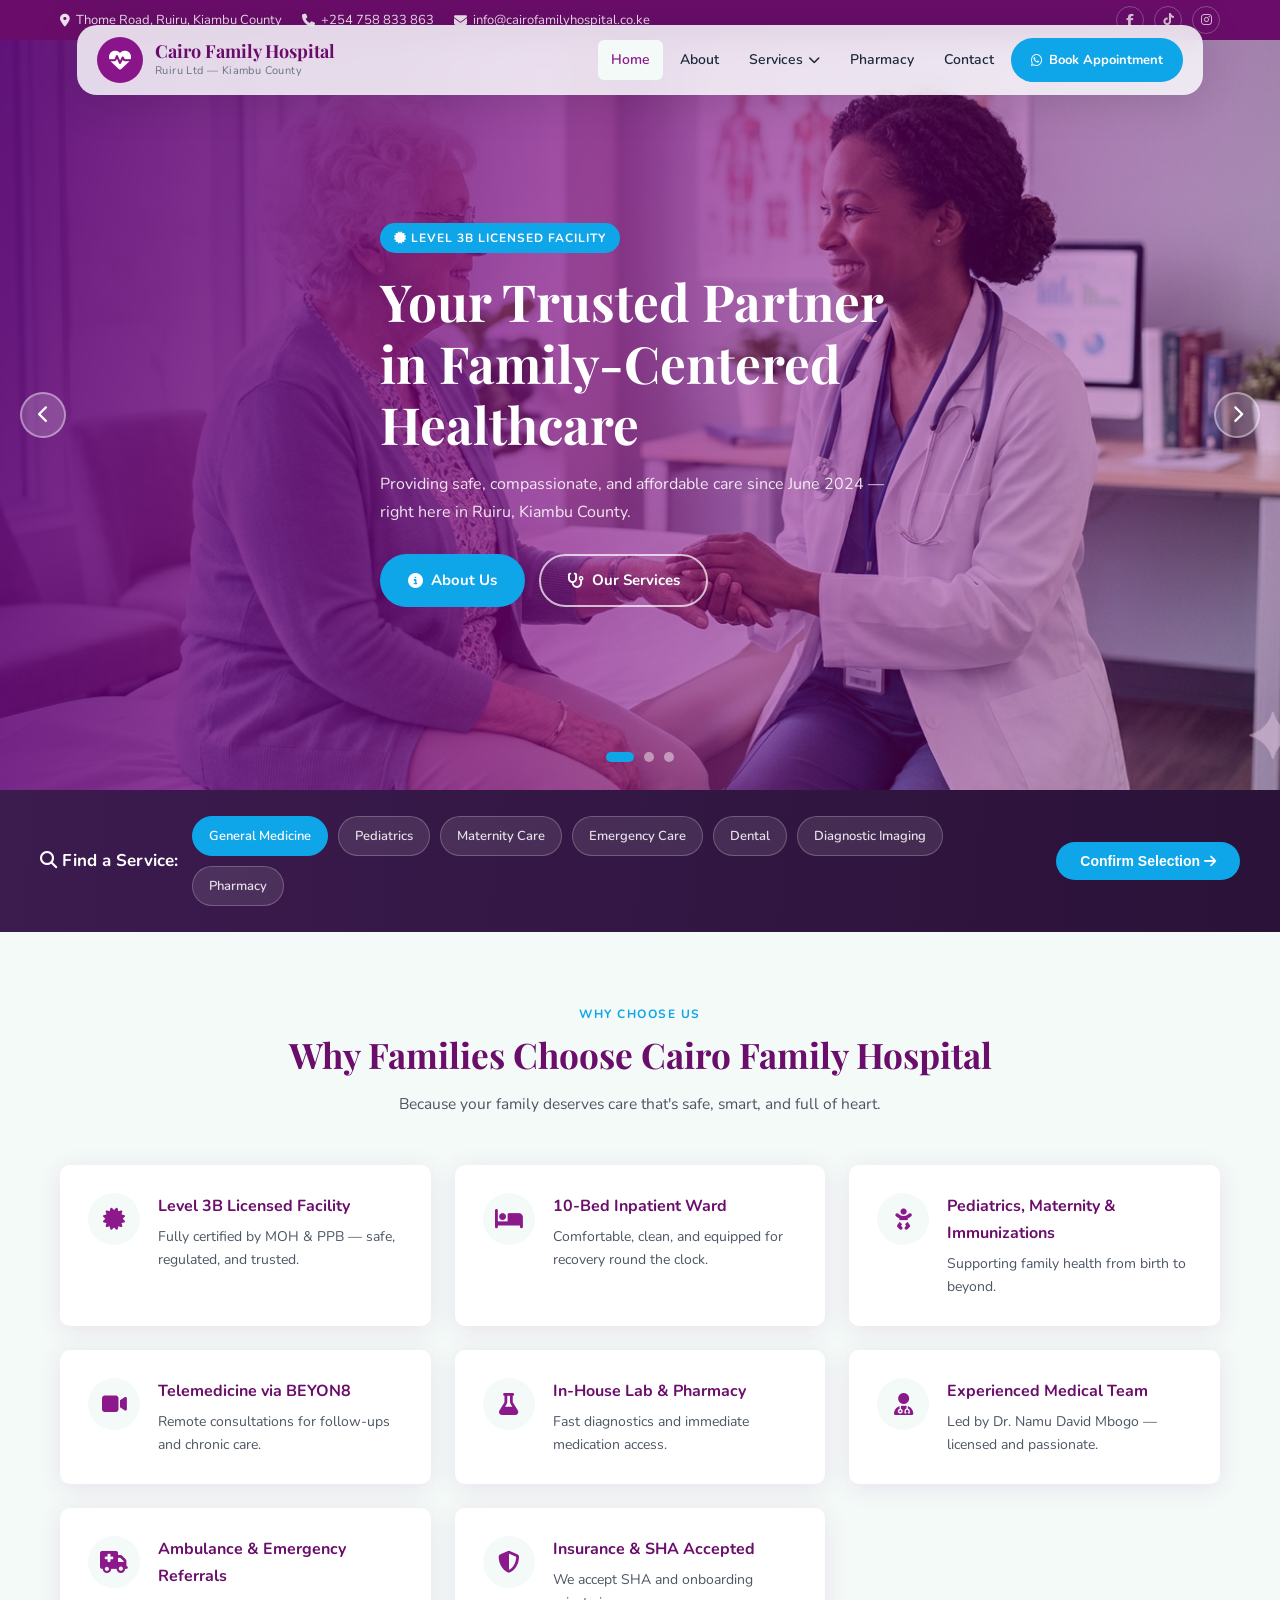
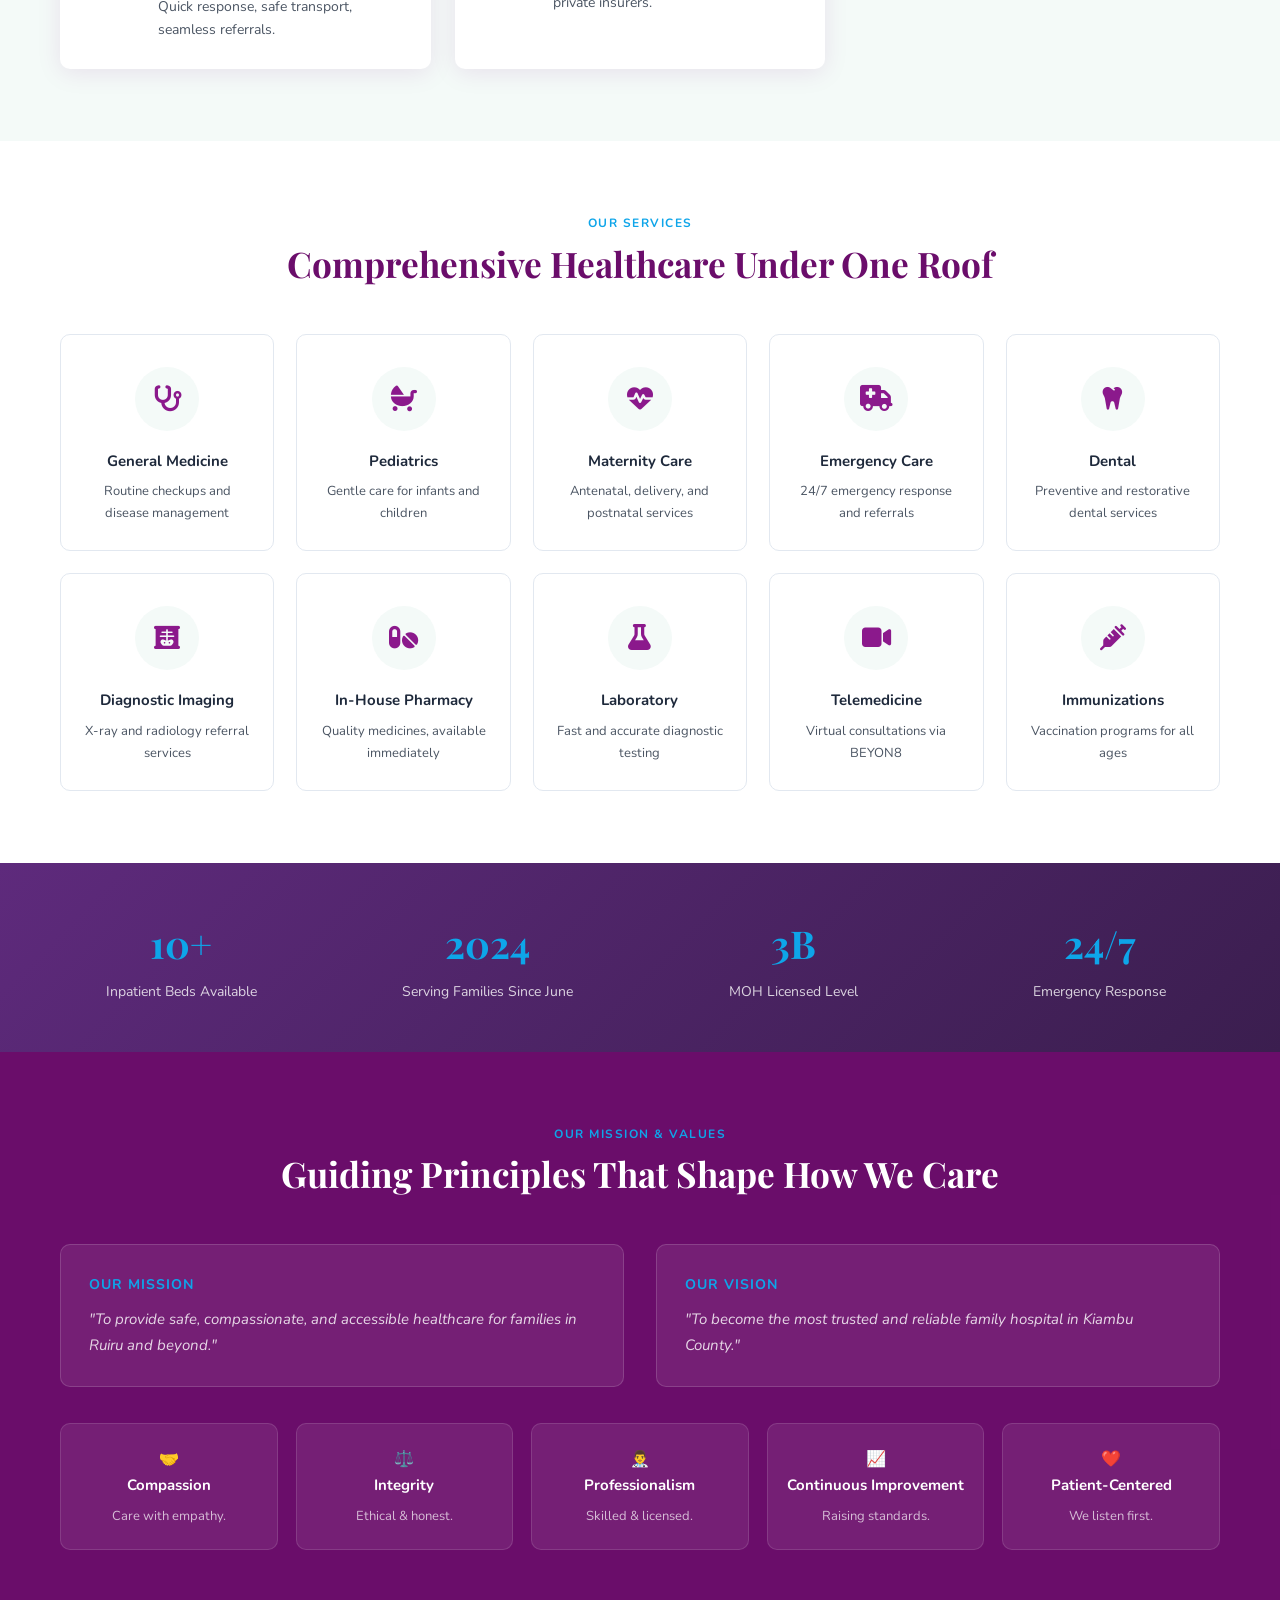
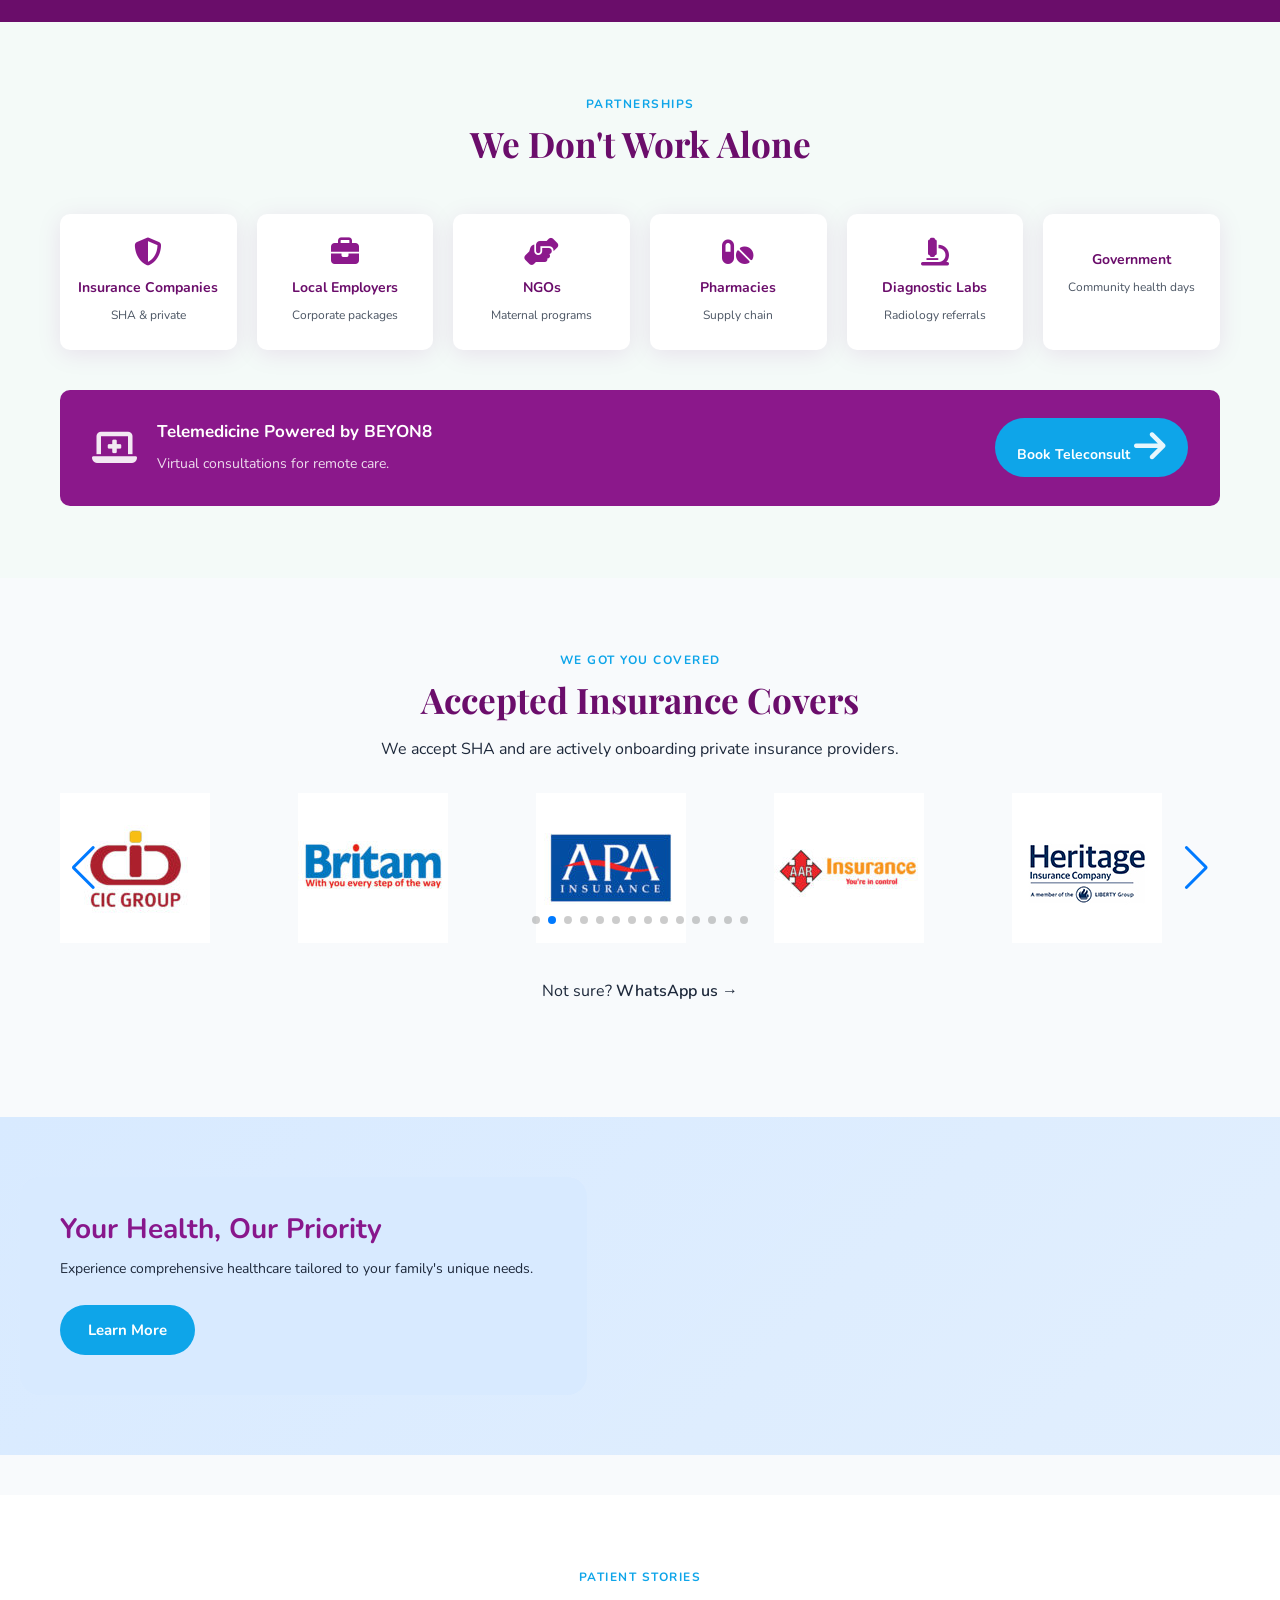
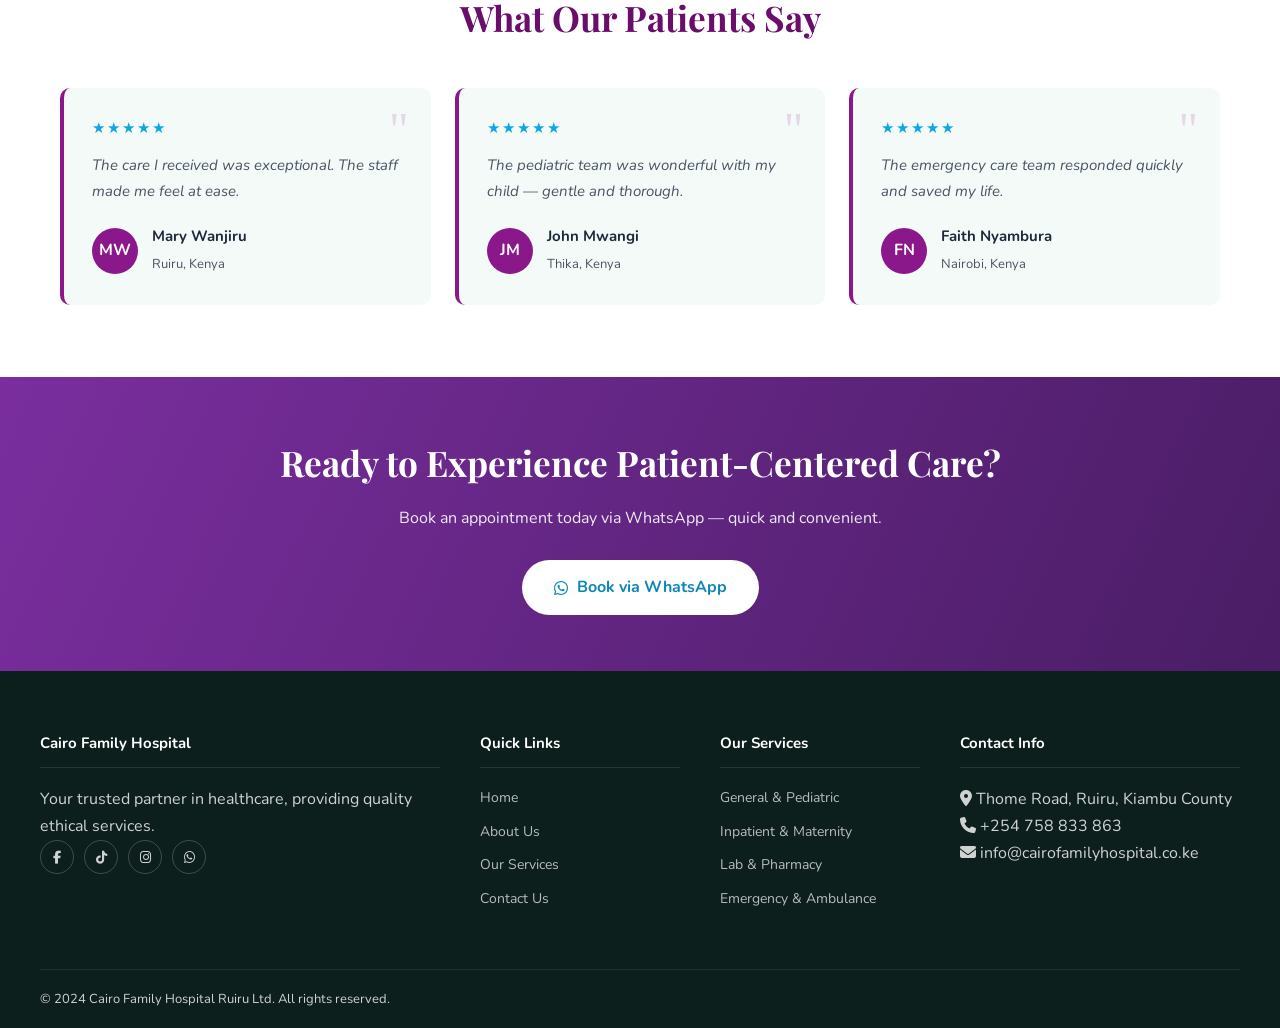
==== commit b39f56c3: "pharmacy rebrand" ====
--- a/index.html
+++ b/index.html
@@ -12,6 +12,7 @@
   <!-- Preconnect for performance -->
   <link rel="preconnect" href="https://fonts.googleapis.com">
   <link rel="preconnect" href="https://fonts.gstatic.com" crossorigin>
+  <link rel="icon" type="image/jpeg" href="assets/cairo favicon.JPG" />
   <link
     href="https://fonts.googleapis.com/css2?family=Nunito:wght@400;600;700;800&family=Playfair+Display:wght@600;700&display=swap"
     rel="stylesheet">
